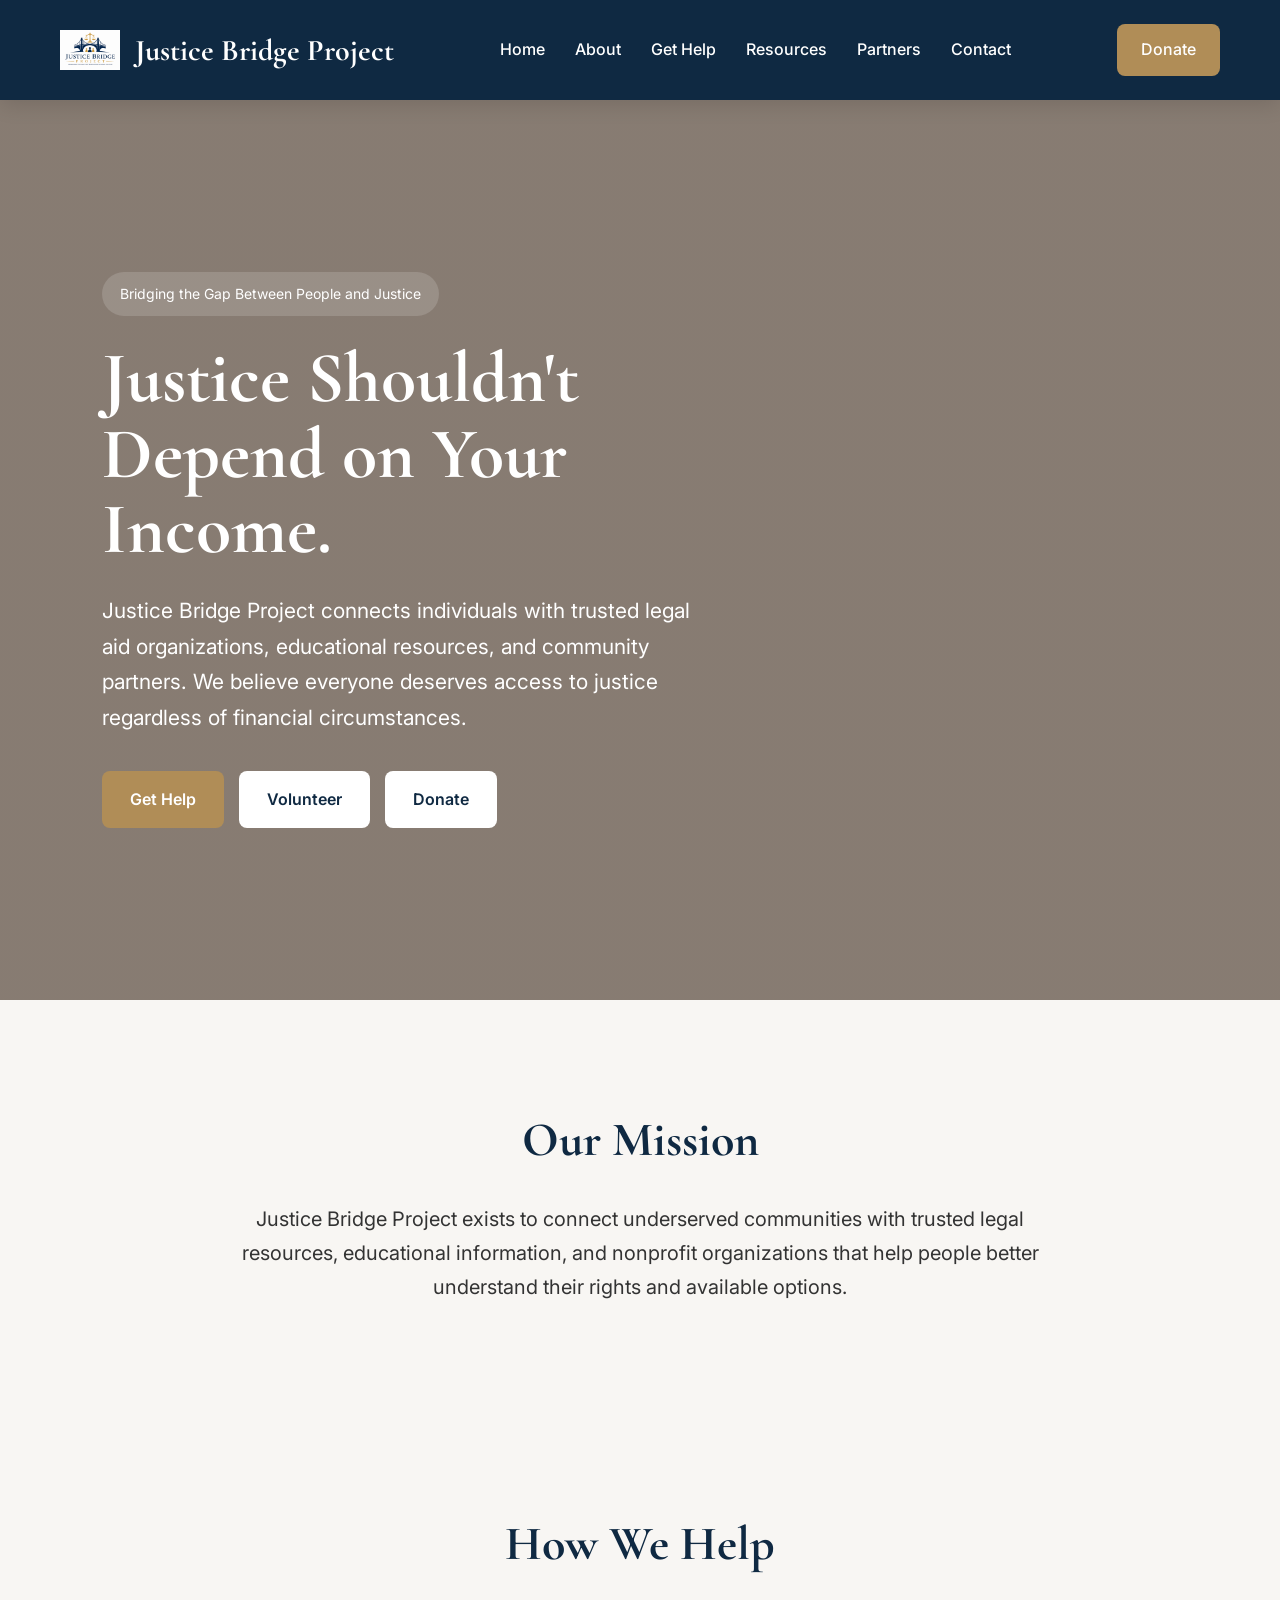
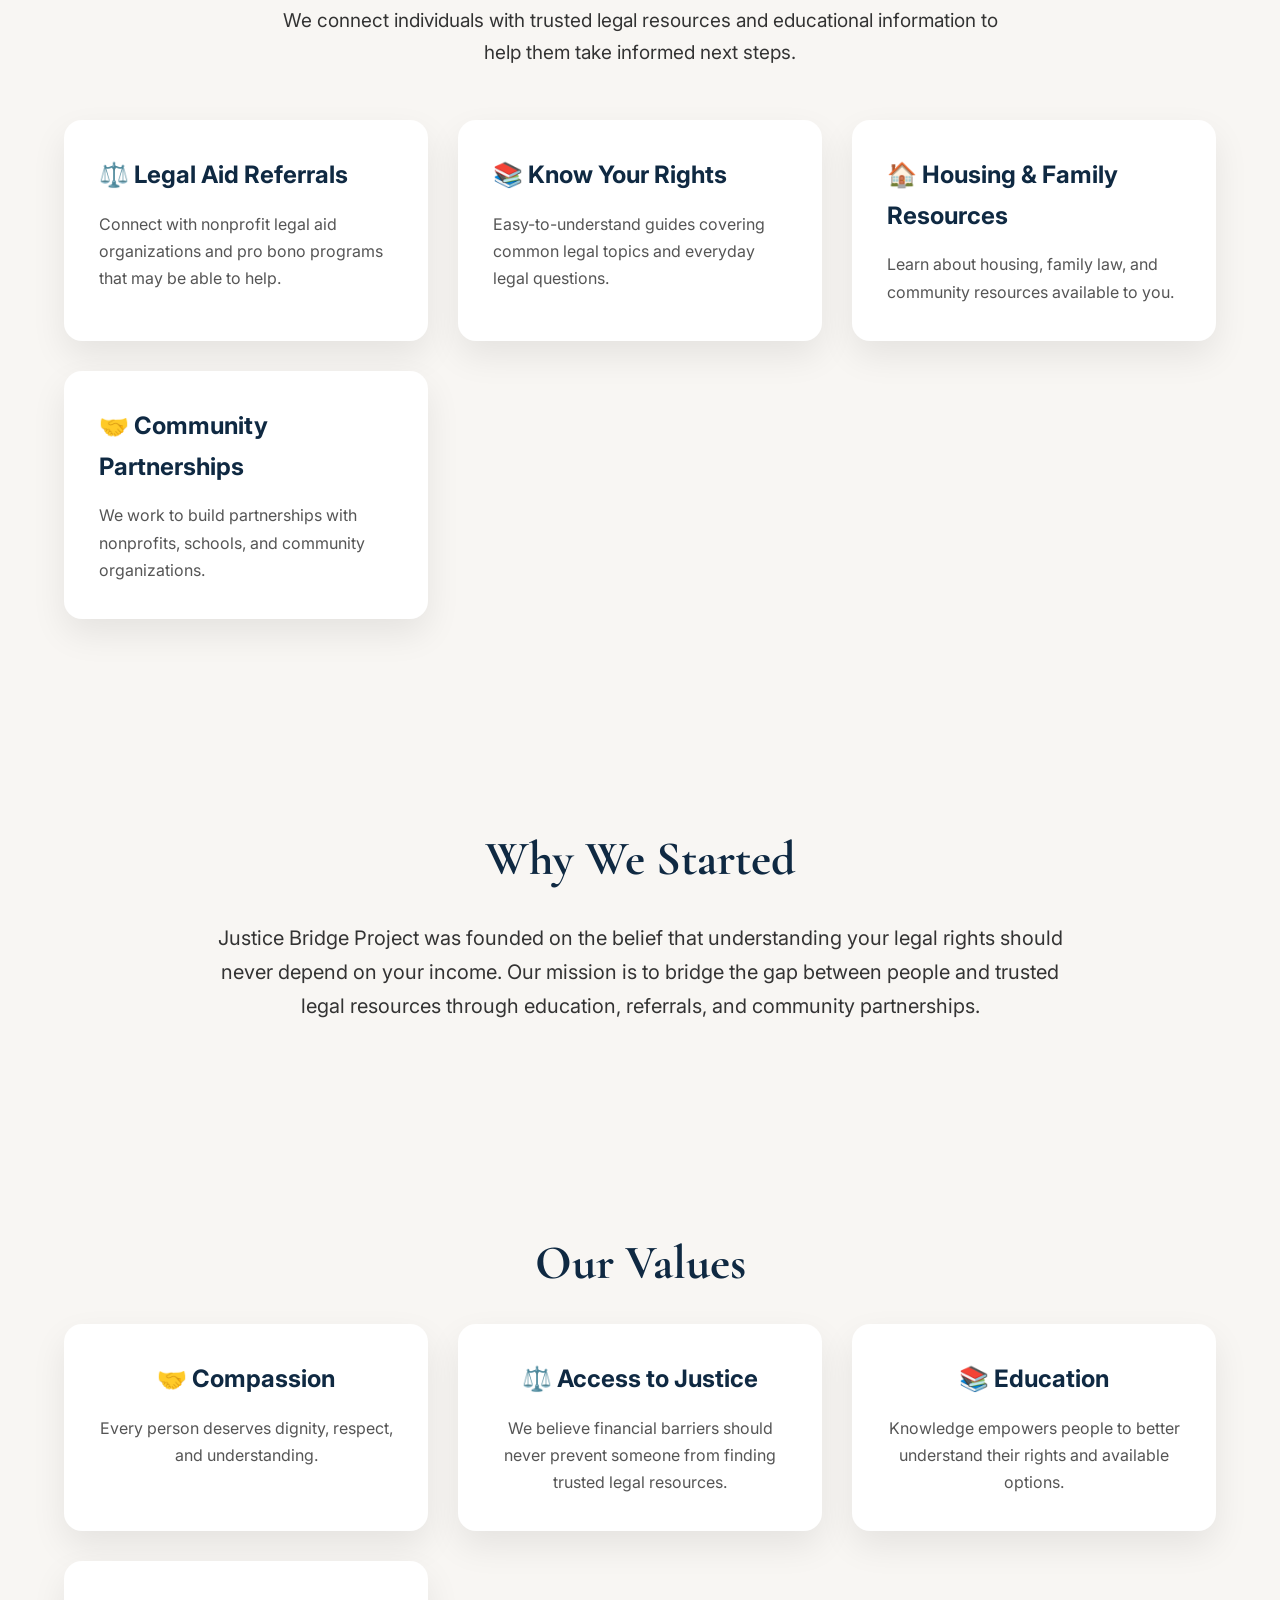
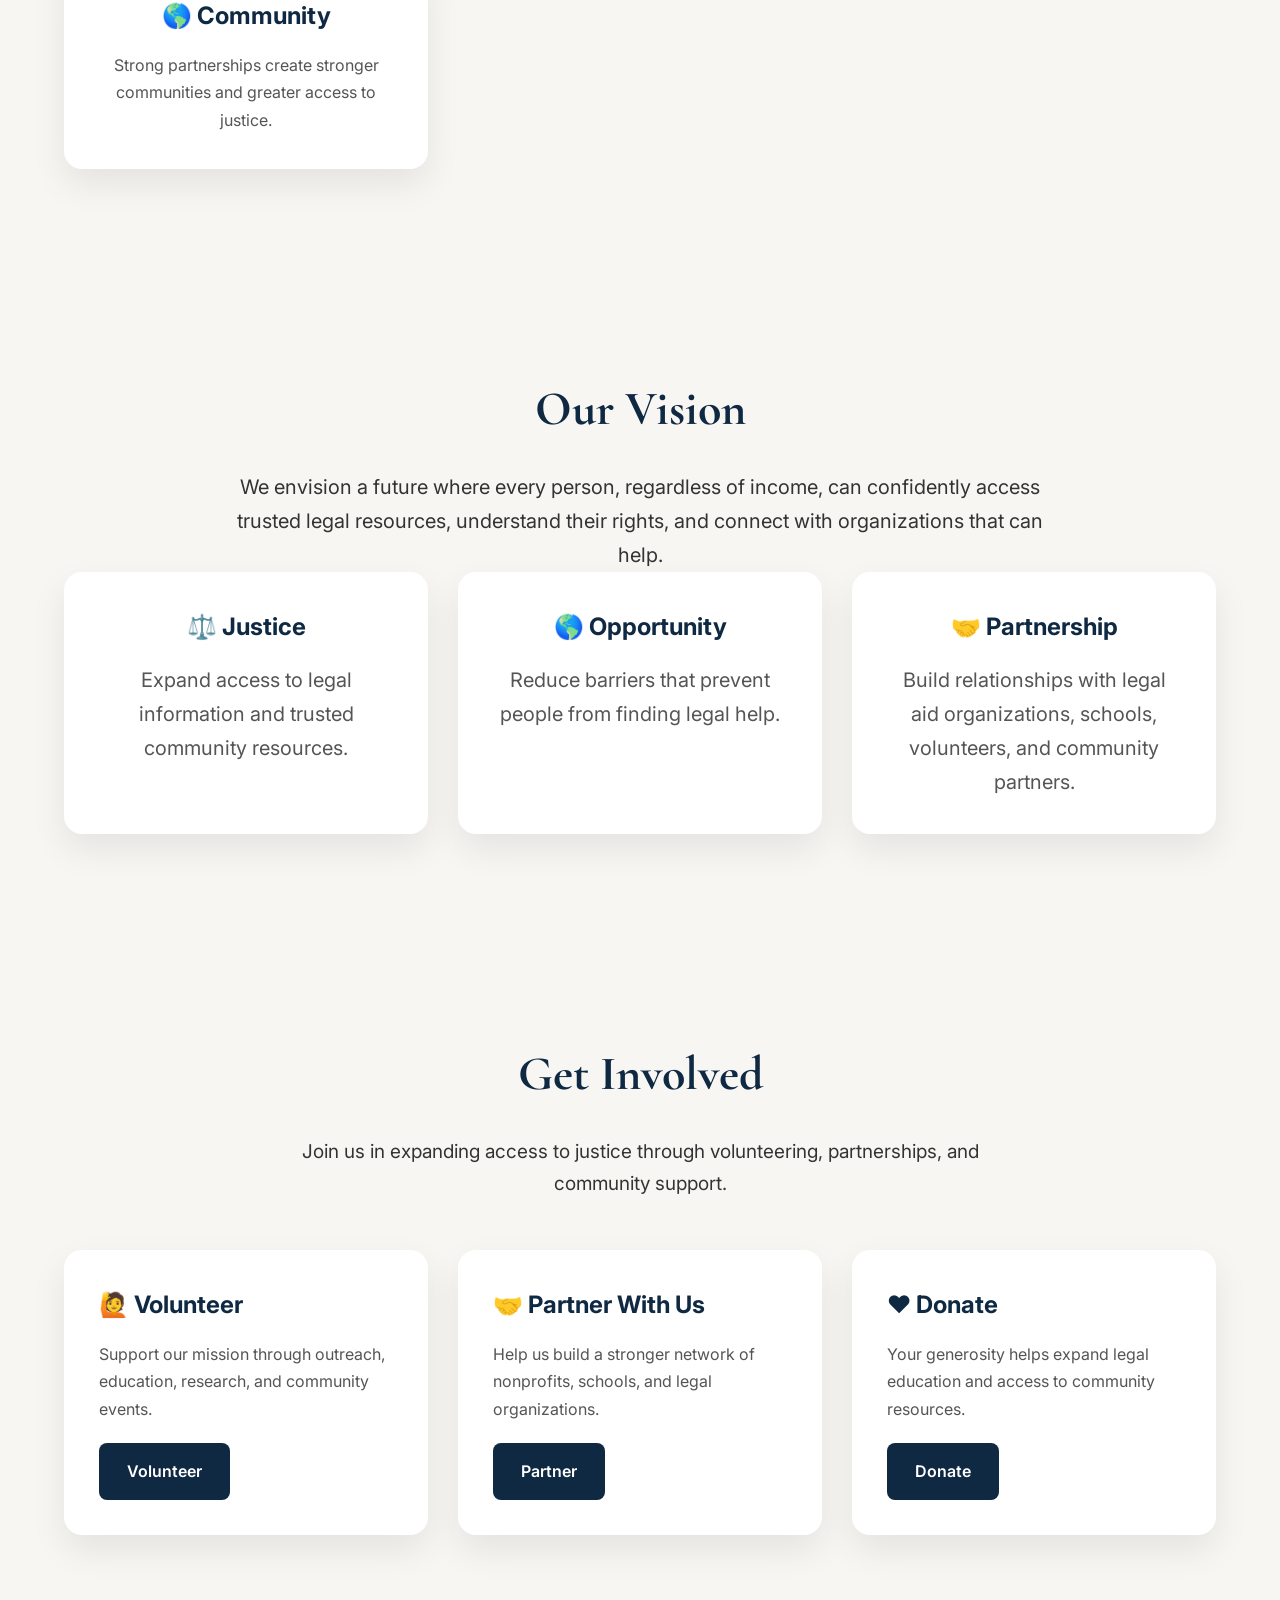
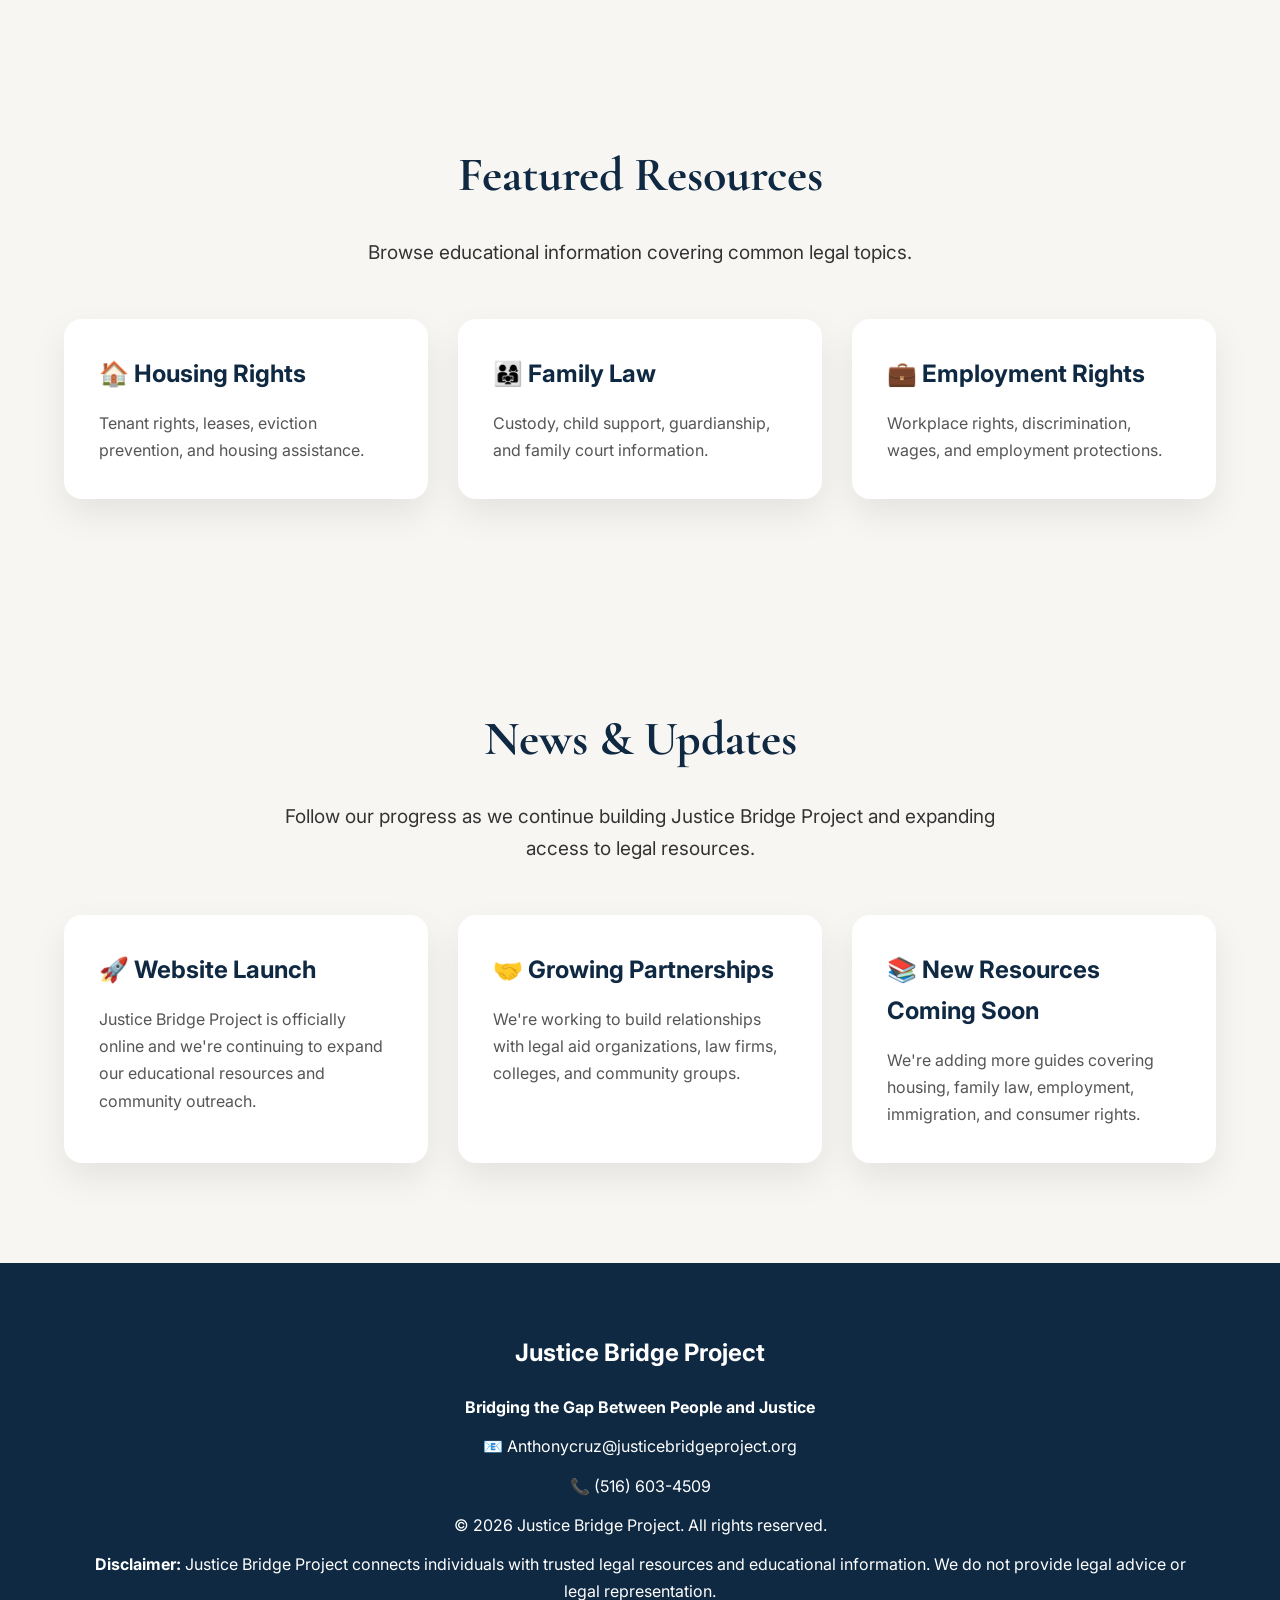
==== index.html @ d77ce7d8 "Update index.html" ====
<!DOCTYPE html>
<html lang="en">

<head>
  <meta charset="UTF-8">
  <meta name="viewport" content="width=device-width, initial-scale=1.0">

  <title>Justice Bridge Project | Bridging the Gap Between People and Justice</title>

  <link rel="stylesheet" href="style.css">

  <link rel="preconnect" href="https://fonts.googleapis.com">
  <link rel="preconnect" href="https://fonts.gstatic.com" crossorigin>

  <link href="https://fonts.googleapis.com/css2?family=Cormorant+Garamond:wght@500;700&family=Inter:wght@300;400;500;600;700&display=swap" rel="stylesheet">
</head>

<body>

<nav class="navbar">

 <div class="logo">
  <img src="logo.png" alt="Justice Bridge Project Logo" class="logo-img">
  <span>Justice Bridge Project</span>
</div>

  <ul>
    <li><a href="index.html">Home</a></li>
    <li><a href="about.html">About</a></li>
    <li><a href="get-help.html">Get Help</a></li>
    <li><a href="resources.html">Resources</a></li>
    <li><a href="partners.html">Partners</a></li>
    <li><a href="contact.html">Contact</a></li>
  </ul>

  <a href="donate.html" class="donate-button">
    Donate
  </a>

</nav>

<header class="hero">

  <div class="hero-overlay">

    <div class="hero-content">

      <span class="hero-tag">
        Bridging the Gap Between People and Justice
      </span>

      <h1>
        Justice Shouldn't<br>
        Depend on Your Income.
      </h1>

      <p>
        Justice Bridge Project connects individuals with trusted legal aid organizations, educational resources, and community partners. We believe everyone deserves access to justice regardless of financial circumstances.
      </p>

      <div class="hero-buttons">

        <a href="get-help.html" class="primary-btn">
          Get Help
        </a>

        <a href="volunteer.html" class="secondary-btn">
          Volunteer
        </a>

        <a href="donate.html" class="secondary-btn">
          Donate
        </a>

      </div>

    </div>

  </div>

</header>
<section class="mission">

  <div class="container">

    <h2>Our Mission</h2>

    <p>
      Justice Bridge Project exists to connect underserved communities with trusted legal resources, educational information, and nonprofit organizations that help people better understand their rights and available options.
    </p>

  </div>

</section>

<section class="services-preview">

  <div class="container">

    <h2>How We Help</h2>

    <p class="section-intro">
      We connect individuals with trusted legal resources and educational information to help them take informed next steps.
    </p>

    <div class="cards">

      <div class="card">
        <h3>⚖️ Legal Aid Referrals</h3>
        <p>Connect with nonprofit legal aid organizations and pro bono programs that may be able to help.</p>
      </div>

      <div class="card">
        <h3>📚 Know Your Rights</h3>
        <p>Easy-to-understand guides covering common legal topics and everyday legal questions.</p>
      </div>

      <div class="card">
        <h3>🏠 Housing & Family Resources</h3>
        <p>Learn about housing, family law, and community resources available to you.</p>
      </div>

      <div class="card">
        <h3>🤝 Community Partnerships</h3>
        <p>We work to build partnerships with nonprofits, schools, and community organizations.</p>
      </div>

    </div>

  </div>

</section>
<section class="why-exists">

  <div class="container">

    <h2>Why We Started</h2>

    <p class="section-intro">
      Justice Bridge Project was founded on the belief that understanding your legal rights should never depend on your income. Our mission is to bridge the gap between people and trusted legal resources through education, referrals, and community partnerships.
    </p>

  </div>

</section>

<section class="our-values">

  <div class="container">

    <h2>Our Values</h2>

    <div class="cards">

      <div class="card">
        <h3>🤝 Compassion</h3>
        <p>Every person deserves dignity, respect, and understanding.</p>
      </div>

      <div class="card">
        <h3>⚖️ Access to Justice</h3>
        <p>We believe financial barriers should never prevent someone from finding trusted legal resources.</p>
      </div>

      <div class="card">
        <h3>📚 Education</h3>
        <p>Knowledge empowers people to better understand their rights and available options.</p>
      </div>

      <div class="card">
        <h3>🌎 Community</h3>
        <p>Strong partnerships create stronger communities and greater access to justice.</p>
      </div>

    </div>

  </div>

</section>
<section class="vision">

  <div class="container">

    <h2>Our Vision</h2>

    <p class="section-intro">
      We envision a future where every person, regardless of income, can confidently access trusted legal resources, understand their rights, and connect with organizations that can help.
    </p>

    <div class="cards">

      <div class="card">
        <h3>⚖️ Justice</h3>
        <p>Expand access to legal information and trusted community resources.</p>
      </div>

      <div class="card">
        <h3>🌎 Opportunity</h3>
        <p>Reduce barriers that prevent people from finding legal help.</p>
      </div>

      <div class="card">
        <h3>🤝 Partnership</h3>
        <p>Build relationships with legal aid organizations, schools, volunteers, and community partners.</p>
      </div>

    </div>

  </div>

</section>

<section class="get-involved">

  <div class="container">

    <h2>Get Involved</h2>

    <p class="section-intro">
      Join us in expanding access to justice through volunteering, partnerships, and community support.
    </p>

    <div class="cards">

      <div class="card">
        <h3>🙋 Volunteer</h3>
        <p>Support our mission through outreach, education, research, and community events.</p>
        <a href="volunteer.html" class="card-button">Volunteer</a>
      </div>

      <div class="card">
        <h3>🤝 Partner With Us</h3>
        <p>Help us build a stronger network of nonprofits, schools, and legal organizations.</p>
        <a href="partners.html" class="card-button">Partner</a>
      </div>

      <div class="card">
        <h3>❤️ Donate</h3>
        <p>Your generosity helps expand legal education and access to community resources.</p>
        <a href="donate.html" class="card-button">Donate</a>
      </div>

    </div>

  </div>

</section>

<section class="resources-home">

  <div class="container">

    <h2>Featured Resources</h2>

    <p class="section-intro">
      Browse educational information covering common legal topics.
    </p>

    <div class="cards">

      <div class="card">
        <h3>🏠 Housing Rights</h3>
        <p>Tenant rights, leases, eviction prevention, and housing assistance.</p>
      </div>

      <div class="card">
        <h3>👨‍👩‍👧 Family Law</h3>
        <p>Custody, child support, guardianship, and family court information.</p>
      </div>

      <div class="card">
        <h3>💼 Employment Rights</h3>
        <p>Workplace rights, discrimination, wages, and employment protections.</p>
      </div>

    </div>

  </div>

</section>
<section class="news">

  <div class="container">

    <h2>News & Updates</h2>

    <p class="section-intro">
      Follow our progress as we continue building Justice Bridge Project and expanding access to legal resources.
    </p>

    <div class="cards">

      <div class="card">
        <h3>🚀 Website Launch</h3>
        <p>Justice Bridge Project is officially online and we're continuing to expand our educational resources and community outreach.</p>
      </div>

      <div class="card">
        <h3>🤝 Growing Partnerships</h3>
        <p>We're working to build relationships with legal aid organizations, law firms, colleges, and community groups.</p>
      </div>

      <div class="card">
        <h3>📚 New Resources Coming Soon</h3>
        <p>We're adding more guides covering housing, family law, employment, immigration, and consumer rights.</p>
      </div>

    </div>

  </div>

</section>

<footer>

  <div class="container">

    <h2>Justice Bridge Project</h2>

    <p><strong>Bridging the Gap Between People and Justice</strong></p>

    <p>📧 Anthonycruz@justicebridgeproject.org</p>

    <p>📞 (516) 603-4509</p>

    <p>© 2026 Justice Bridge Project. All rights reserved.</p>

    <p>
      <strong>Disclaimer:</strong>
      Justice Bridge Project connects individuals with trusted legal resources and educational information. We do not provide legal advice or legal representation.
    </p>

  </div>

</footer>

</body>
</html>
---- style.css ----
/* ===========================
   Justice Bridge Project
   Main Stylesheet
=========================== */

*{
margin:0;
padding:0;
box-sizing:border-box;
}

html{
scroll-behavior:smooth;
}

body{
font-family:'Inter',sans-serif;
background:#f8f6f3;
color:#333;
line-height:1.7;
}

.container{
width:min(1200px,90%);
margin:auto;
}

/* ===========================
   Navigation
=========================== */

.navbar{
position:sticky;
top:0;
display:flex;
justify-content:space-between;
align-items:center;
padding:20px 60px;
background:#0f2942;
z-index:1000;
box-shadow:0 5px 20px rgba(0,0,0,.12);
}

.logo{
    display:flex;
    align-items:center;
    gap:15px;
    font-family:'Cormorant Garamond',serif;
    font-size:30px;
    font-weight:700;
    color:white;
}

.logo-img{
    width:60px;
    height:60px;
    object-fit:contain;
    display:block;
    flex-shrink:0;
}

.navbar ul{
display:flex;
list-style:none;
gap:30px;
}

.navbar a{
color:white;
text-decoration:none;
font-weight:500;
transition:.3s;
}

.navbar a:hover{
color:#d4af37;
}

.donate-button{
background:#b08d57;
padding:12px 24px;
border-radius:8px;
font-weight:600;
}

.donate-button:hover{
background:#c9a86a;
color:white;
}

/* ===========================
   Hero
=========================== */

.hero{
height:100vh;
background:
linear-gradient(rgba(60,42,28,.60),rgba(60,42,28,.60)),
url("https://images.unsplash.com/photo-1589829545856-d10d557cf95f?auto=format&fit=crop&w=1800&q=80");
background-size:cover;
background-position:center;
display:flex;
align-items:center;
}

.hero-overlay{
width:100%;
}

.hero-content{
max-width:700px;
margin-left:8%;
color:white;
}

.hero-tag{
display:inline-block;
background:rgba(255,255,255,.15);
padding:10px 18px;
border-radius:40px;
margin-bottom:25px;
font-size:14px;
}

.hero h1{
font-family:'Cormorant Garamond',serif;
font-size:72px;
line-height:1.05;
margin-bottom:25px;
}

.hero p{
font-size:21px;
margin-bottom:35px;
max-width:600px;
}

.hero-buttons{
display:flex;
gap:15px;
flex-wrap:wrap;
}

.primary-btn,
.secondary-btn,
.card-button{

display:inline-block;
padding:15px 28px;
border-radius:8px;
text-decoration:none;
font-weight:600;
transition:.3s;

}

.primary-btn{
background:#b08d57;
color:white;
}

.secondary-btn{
background:white;
color:#0f2942;
}

.primary-btn:hover,
.secondary-btn:hover,
.card-button:hover{

transform:translateY(-4px);

}

/* ===========================
   Sections
=========================== */

section{
padding:100px 0;
}

section h2{
font-family:'Cormorant Garamond',serif;
font-size:48px;
text-align:center;
color:#0f2942;
margin-bottom:20px;
}

.section-intro{
text-align:center;
max-width:750px;
margin:0 auto 50px;
font-size:19px;
}

/* ===========================
   Cards
=========================== */

.cards{
display:grid;
grid-template-columns:repeat(auto-fit,minmax(280px,1fr));
gap:30px;
}

.card{

background:white;
padding:35px;
border-radius:18px;
box-shadow:0 15px 35px rgba(0,0,0,.08);
transition:.35s;

}

.card:hover{

transform:translateY(-10px);

}

.card h3{

font-size:24px;
margin-bottom:15px;
color:#0f2942;

}

.card p{

color:#555;

}

.card-button{

margin-top:20px;
background:#0f2942;
color:white;

}

/* ===========================
   Mission / Founder
=========================== */

.mission,
.founder,
.why-exists,
.vision,
.our-values{

text-align:center;

}

.mission p,
.founder p,
.why-exists p,
.vision p{

max-width:850px;
margin:auto;
font-size:20px;

}

/* ===========================
   Footer
=========================== */

footer{

background:#0f2942;
color:white;
text-align:center;
padding:70px 20px;

}

footer h2{

color:white;
margin-bottom:20px;

}

footer p{

margin-bottom:12px;

}

/* ===========================
   Contact Form
=========================== */

.contact-form{

display:flex;
flex-direction:column;
gap:20px;
max-width:700px;
margin:40px auto;

}

.contact-form input,
.contact-form textarea{

padding:16px;
border-radius:10px;
border:1px solid #ddd;
font-size:16px;

}

.contact-form button{

background:#b08d57;
color:white;
padding:16px;
border:none;
border-radius:10px;
font-size:18px;
cursor:pointer;

}

.contact-form button:hover{

background:#9c7846;

}

/* ===========================
   Responsive
=========================== */

@media(max-width:900px){

.navbar{

flex-direction:column;
gap:20px;
padding:20px;

}

.navbar ul{

flex-wrap:wrap;
justify-content:center;

}

.hero h1{

font-size:50px;

}

.hero-content{

margin:0 30px;

}

section{

padding:70px 20px;

}

}
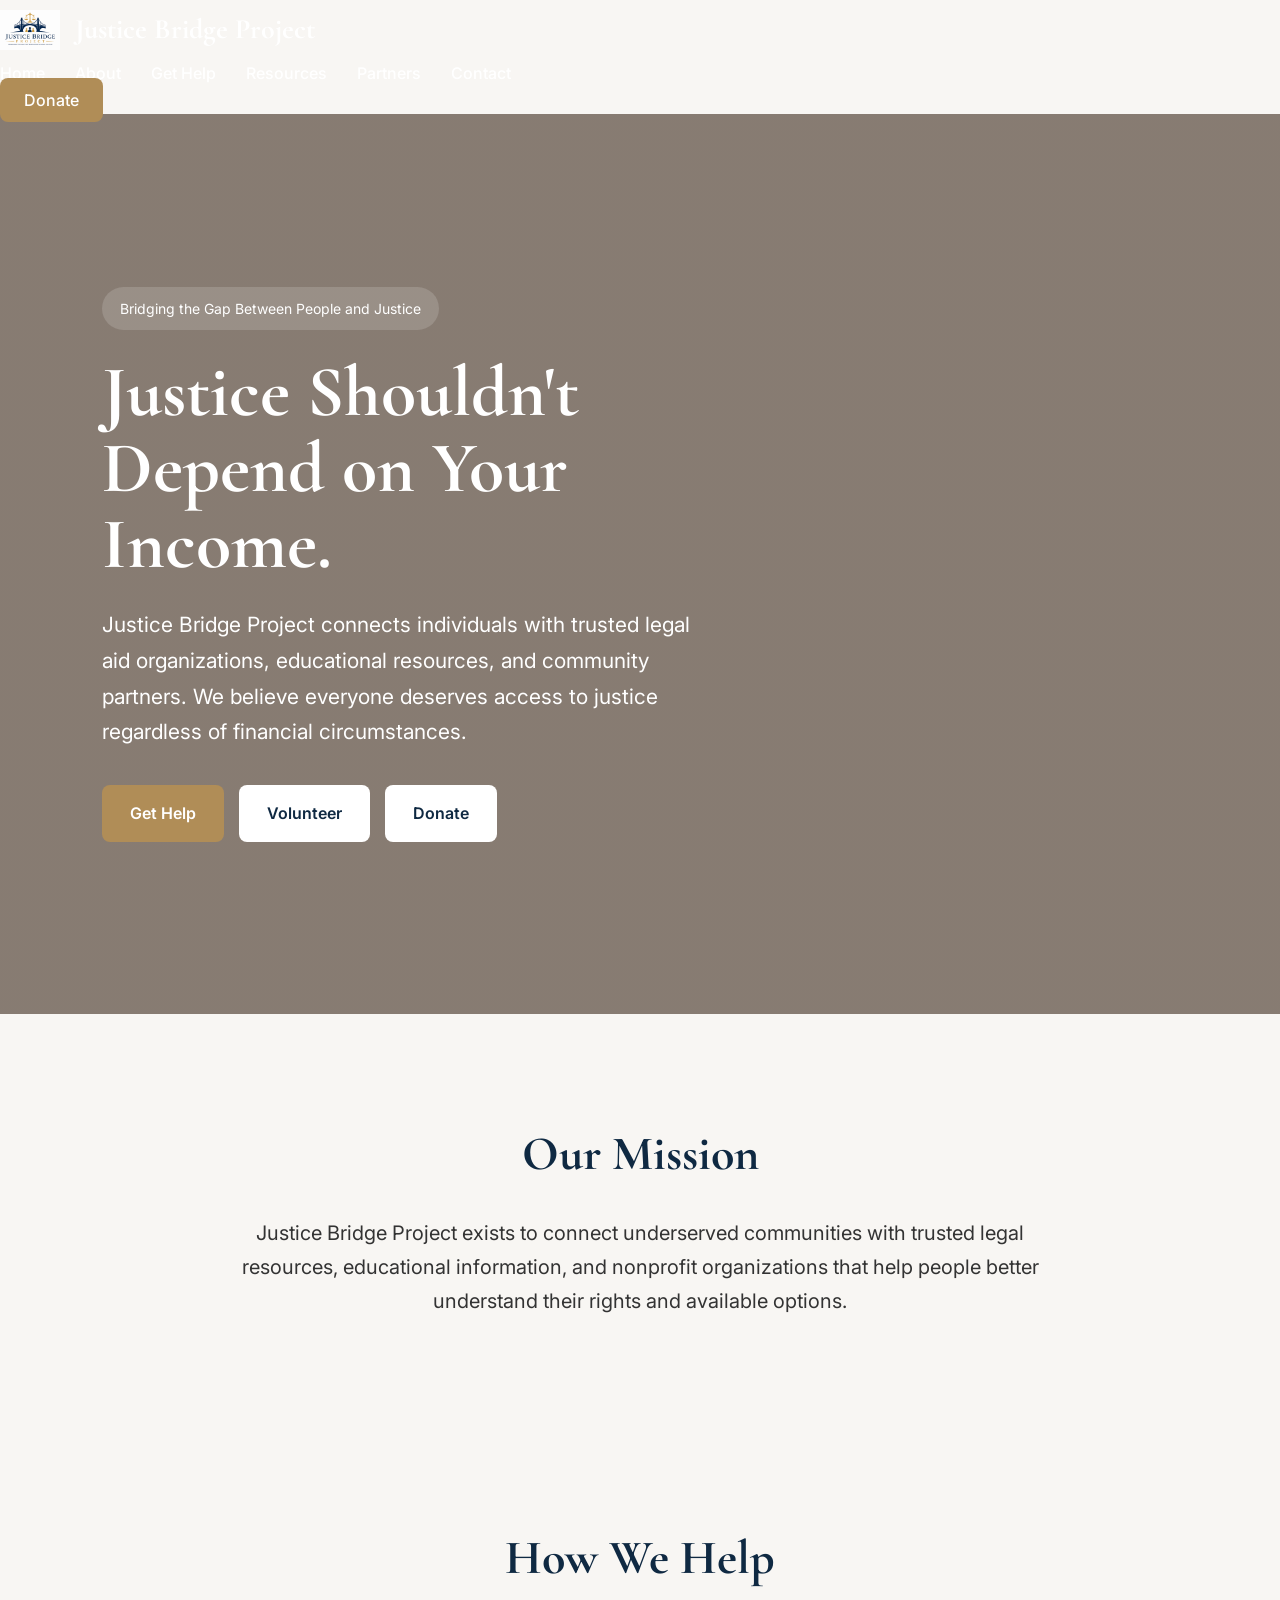
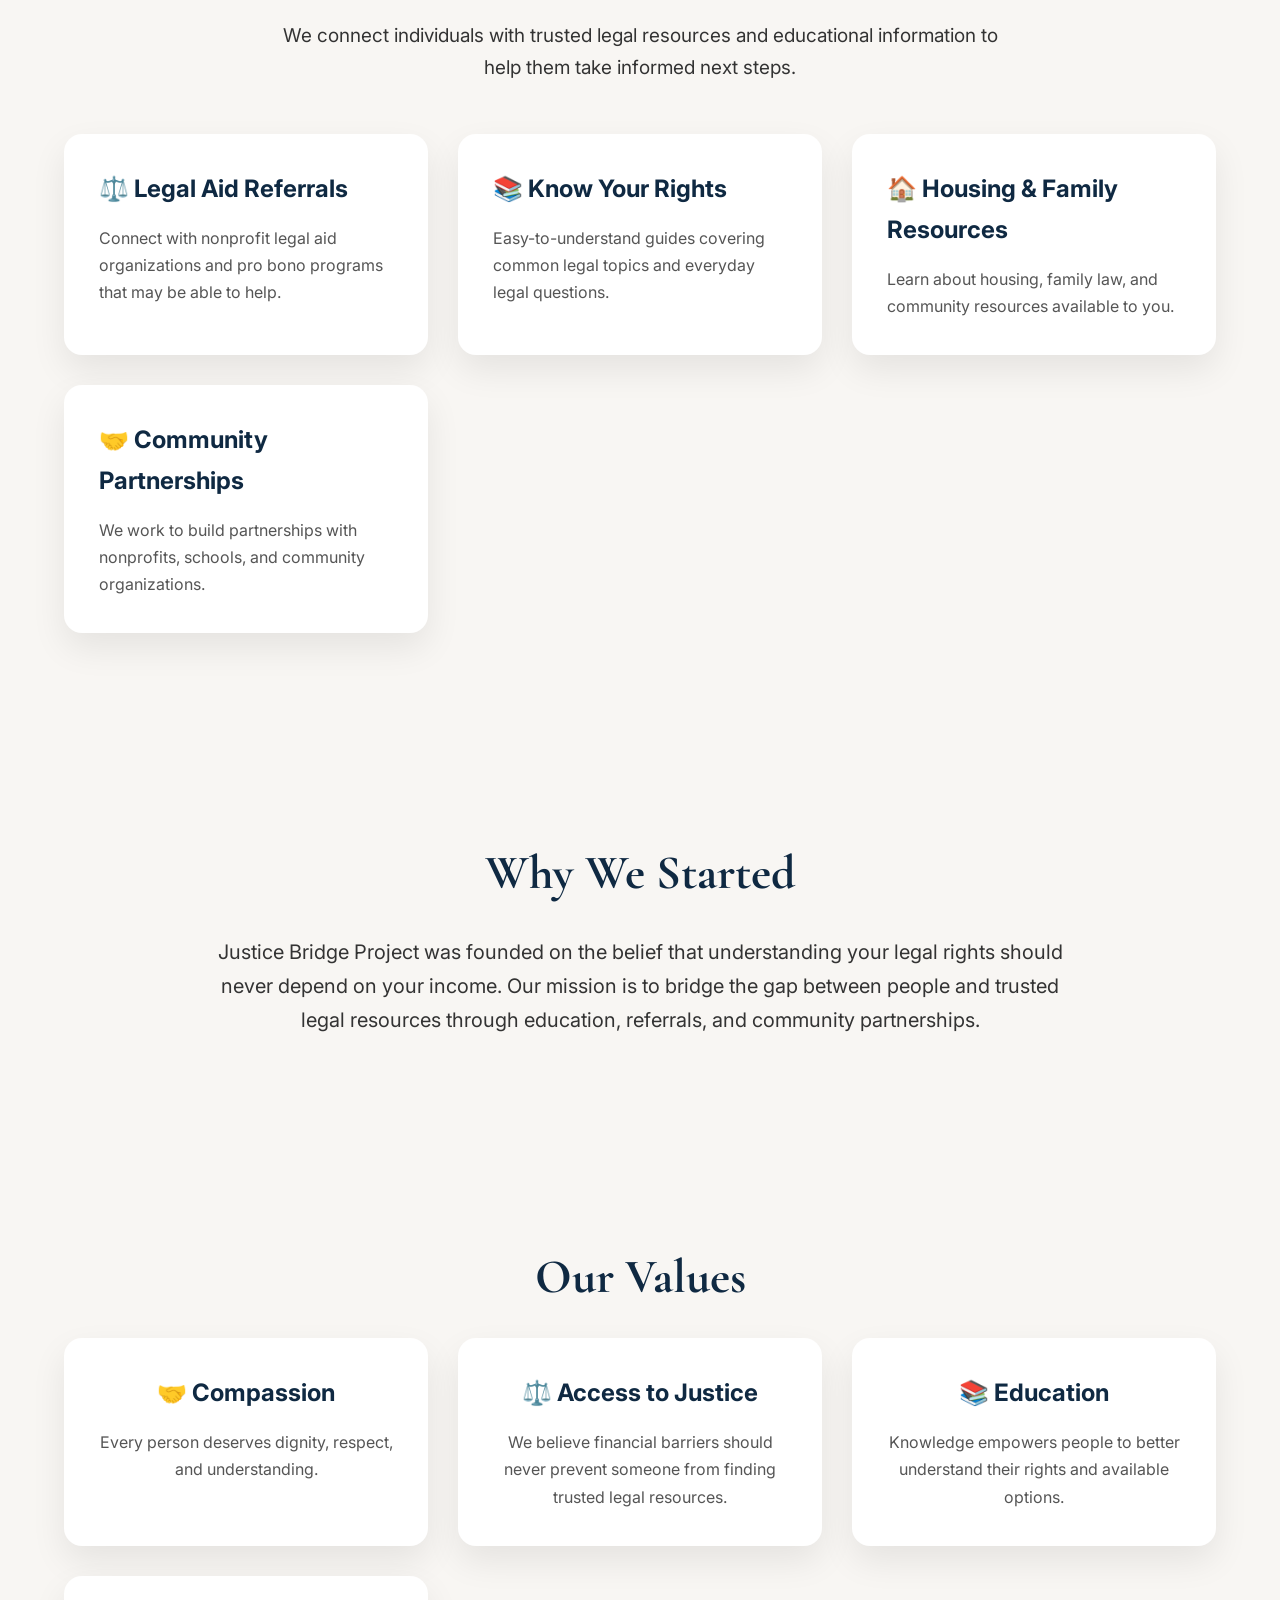
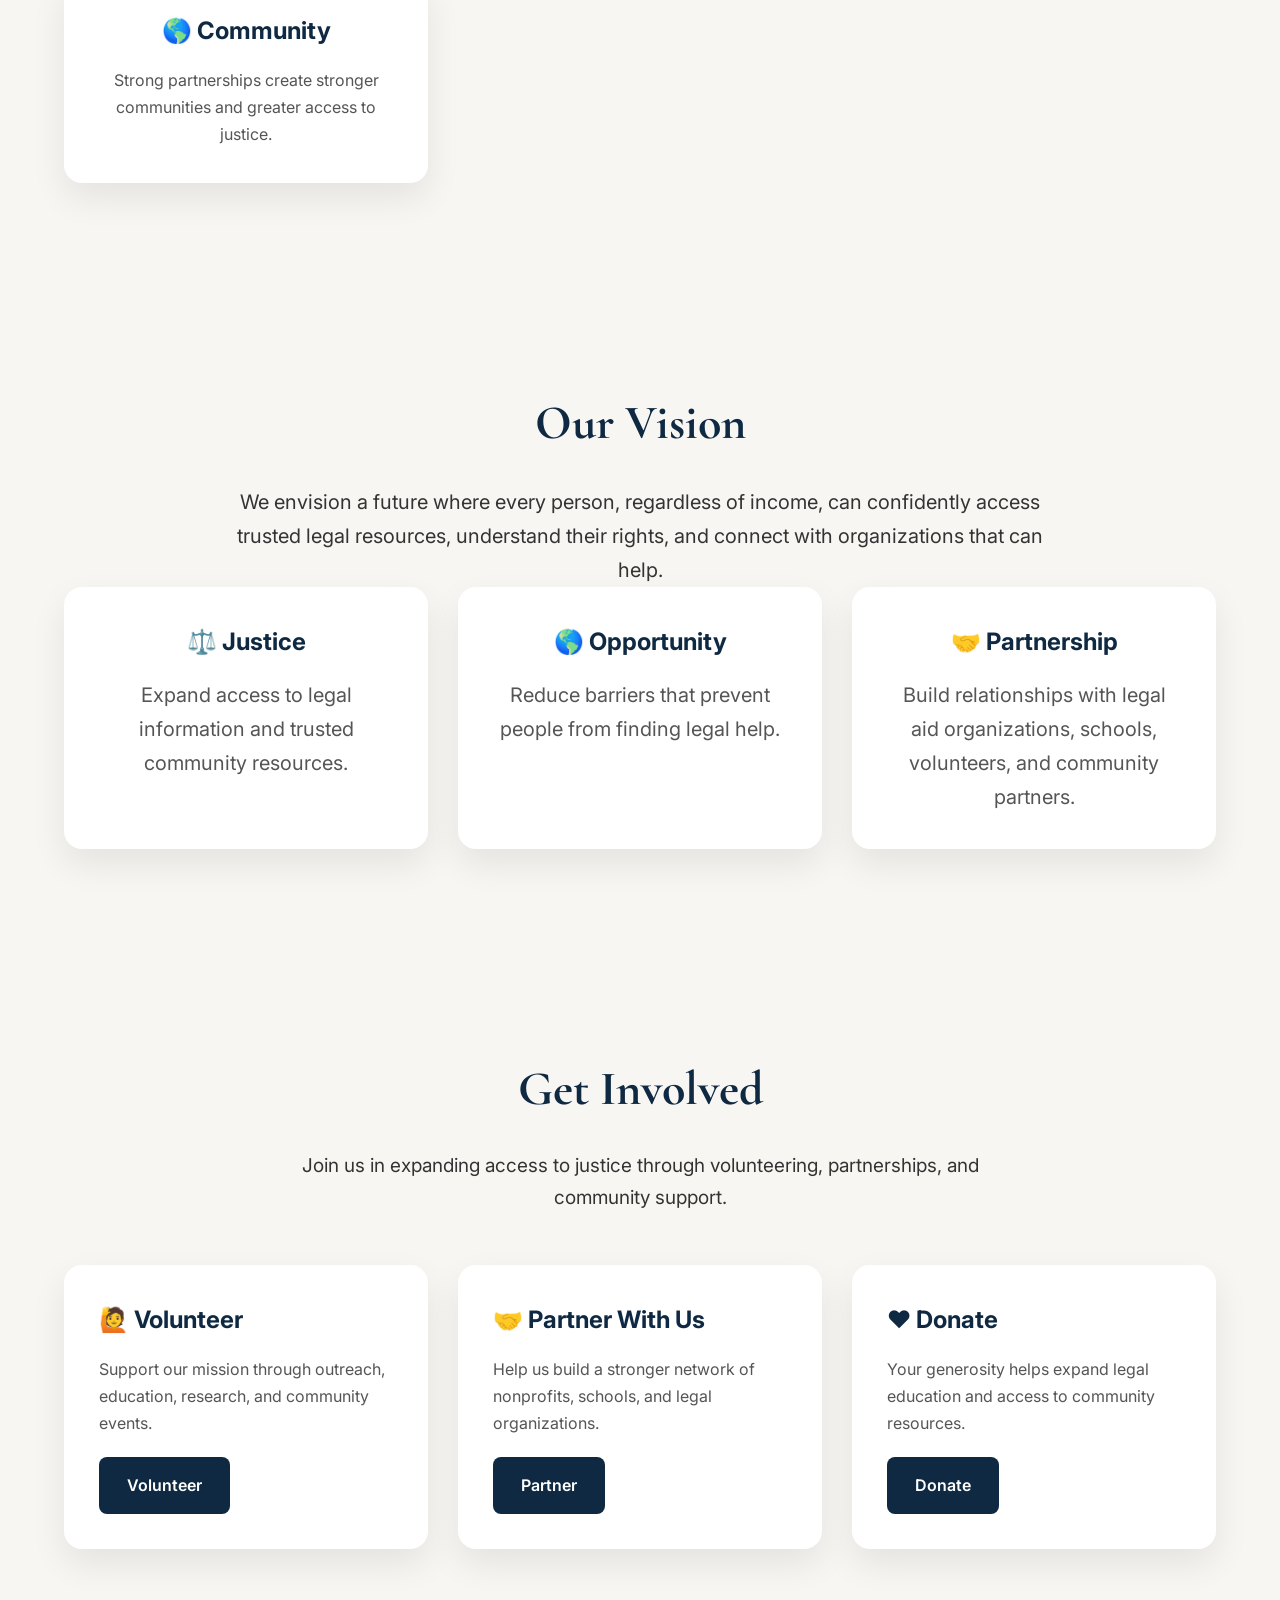
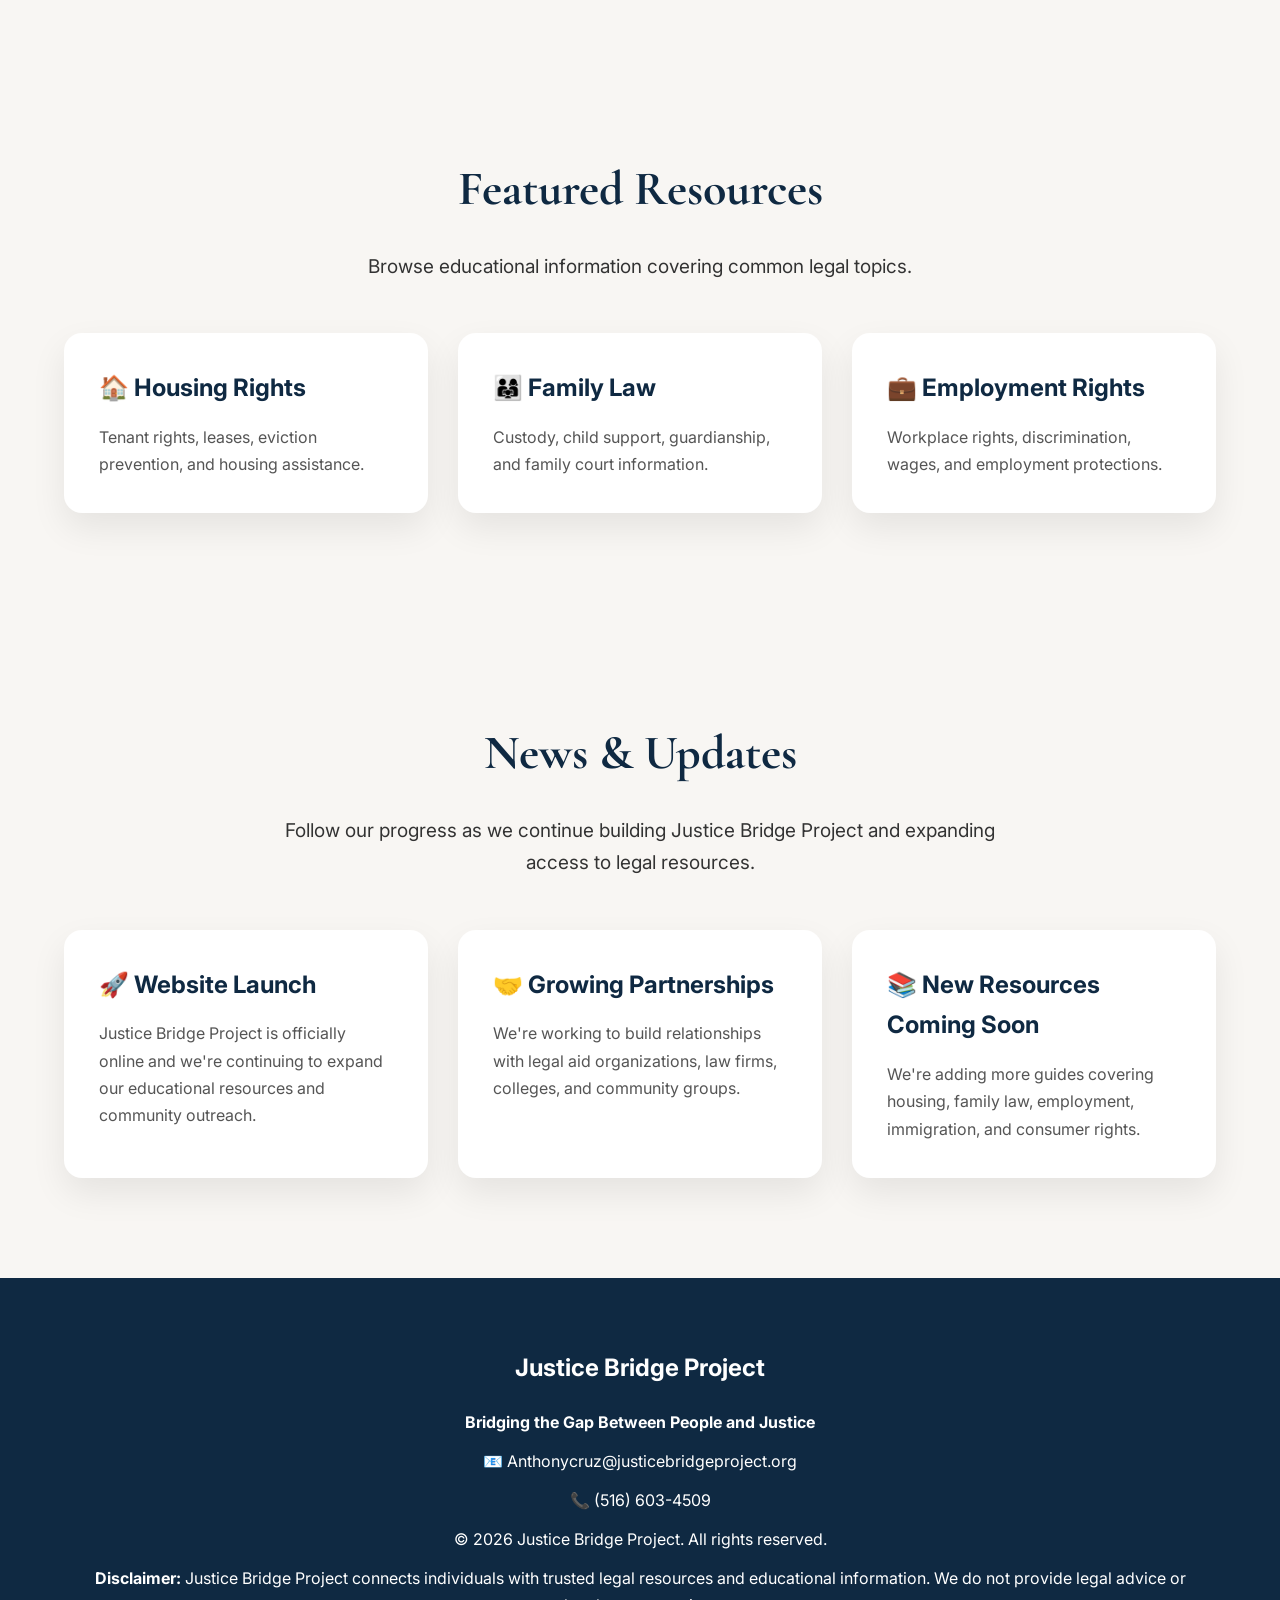
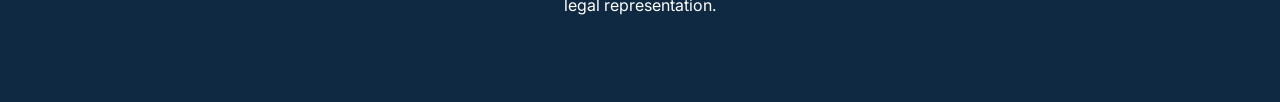
==== commit 11fed78e: "Update index.html" ====
--- a/index.html
+++ b/index.html
@@ -19,10 +19,10 @@
 
 <nav class="navbar">
 
- <div class="logo">
+<a href="index.html" class="logo">
   <img src="logo.png" alt="Justice Bridge Project Logo" class="logo-img">
   <span>Justice Bridge Project</span>
-</div>
+</a>
 
   <ul>
     <li><a href="index.html">Home</a></li>
--- a/style.css
+++ b/style.css
@@ -29,16 +29,13 @@
    Navigation
 =========================== */
 
-.navbar{
-position:sticky;
-top:0;
-display:flex;
-justify-content:space-between;
-align-items:center;
-padding:20px 60px;
-background:#0f2942;
-z-index:1000;
-box-shadow:0 5px 20px rgba(0,0,0,.12);
+.navbar ul{
+    display:flex;
+    align-items:center;
+    list-style:none;
+    gap:22px;
+    margin:0;
+    padding:0;
 }
 
 .logo{
@@ -57,6 +54,13 @@
     object-fit:contain;
     display:block;
     flex-shrink:0;
+}
+
+.logo span{
+    color:white;
+    font-size:28px;
+    font-weight:700;
+    font-family:'Cormorant Garamond', serif;
 }
 
 .navbar ul{
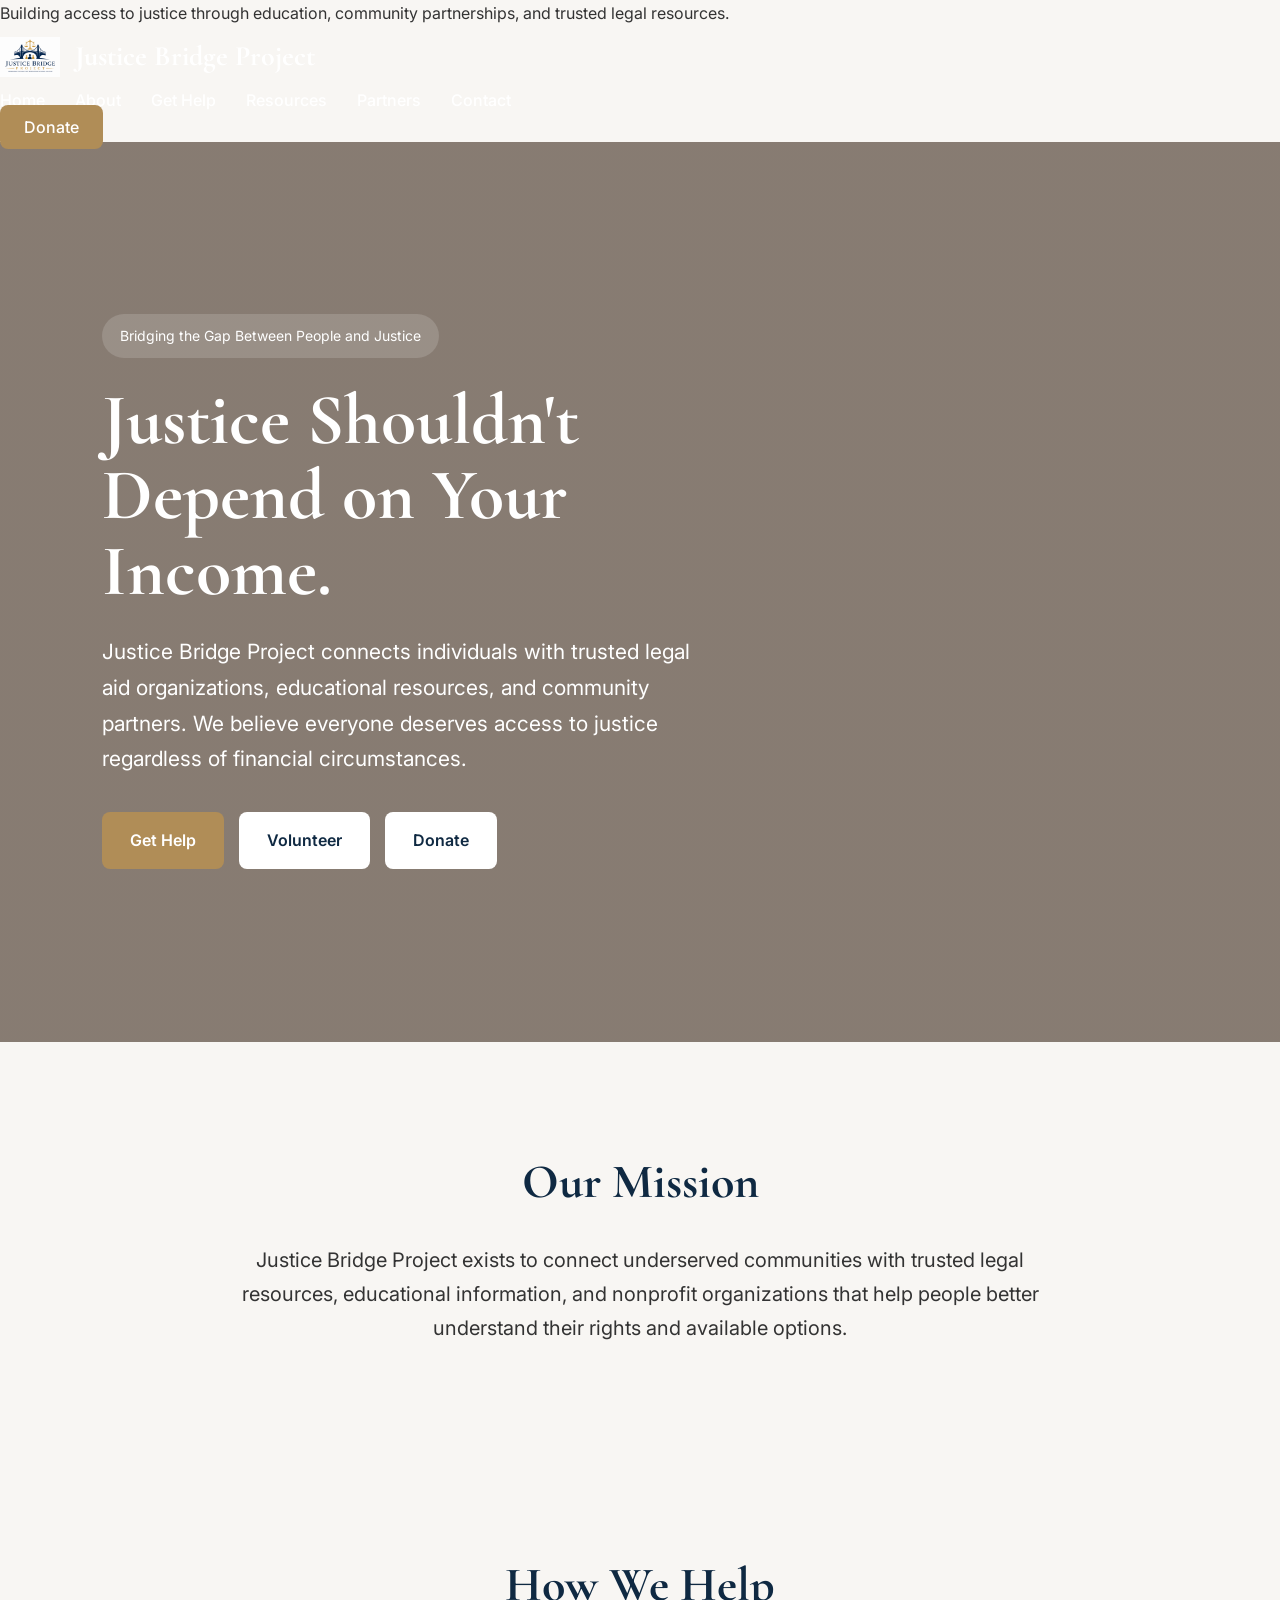
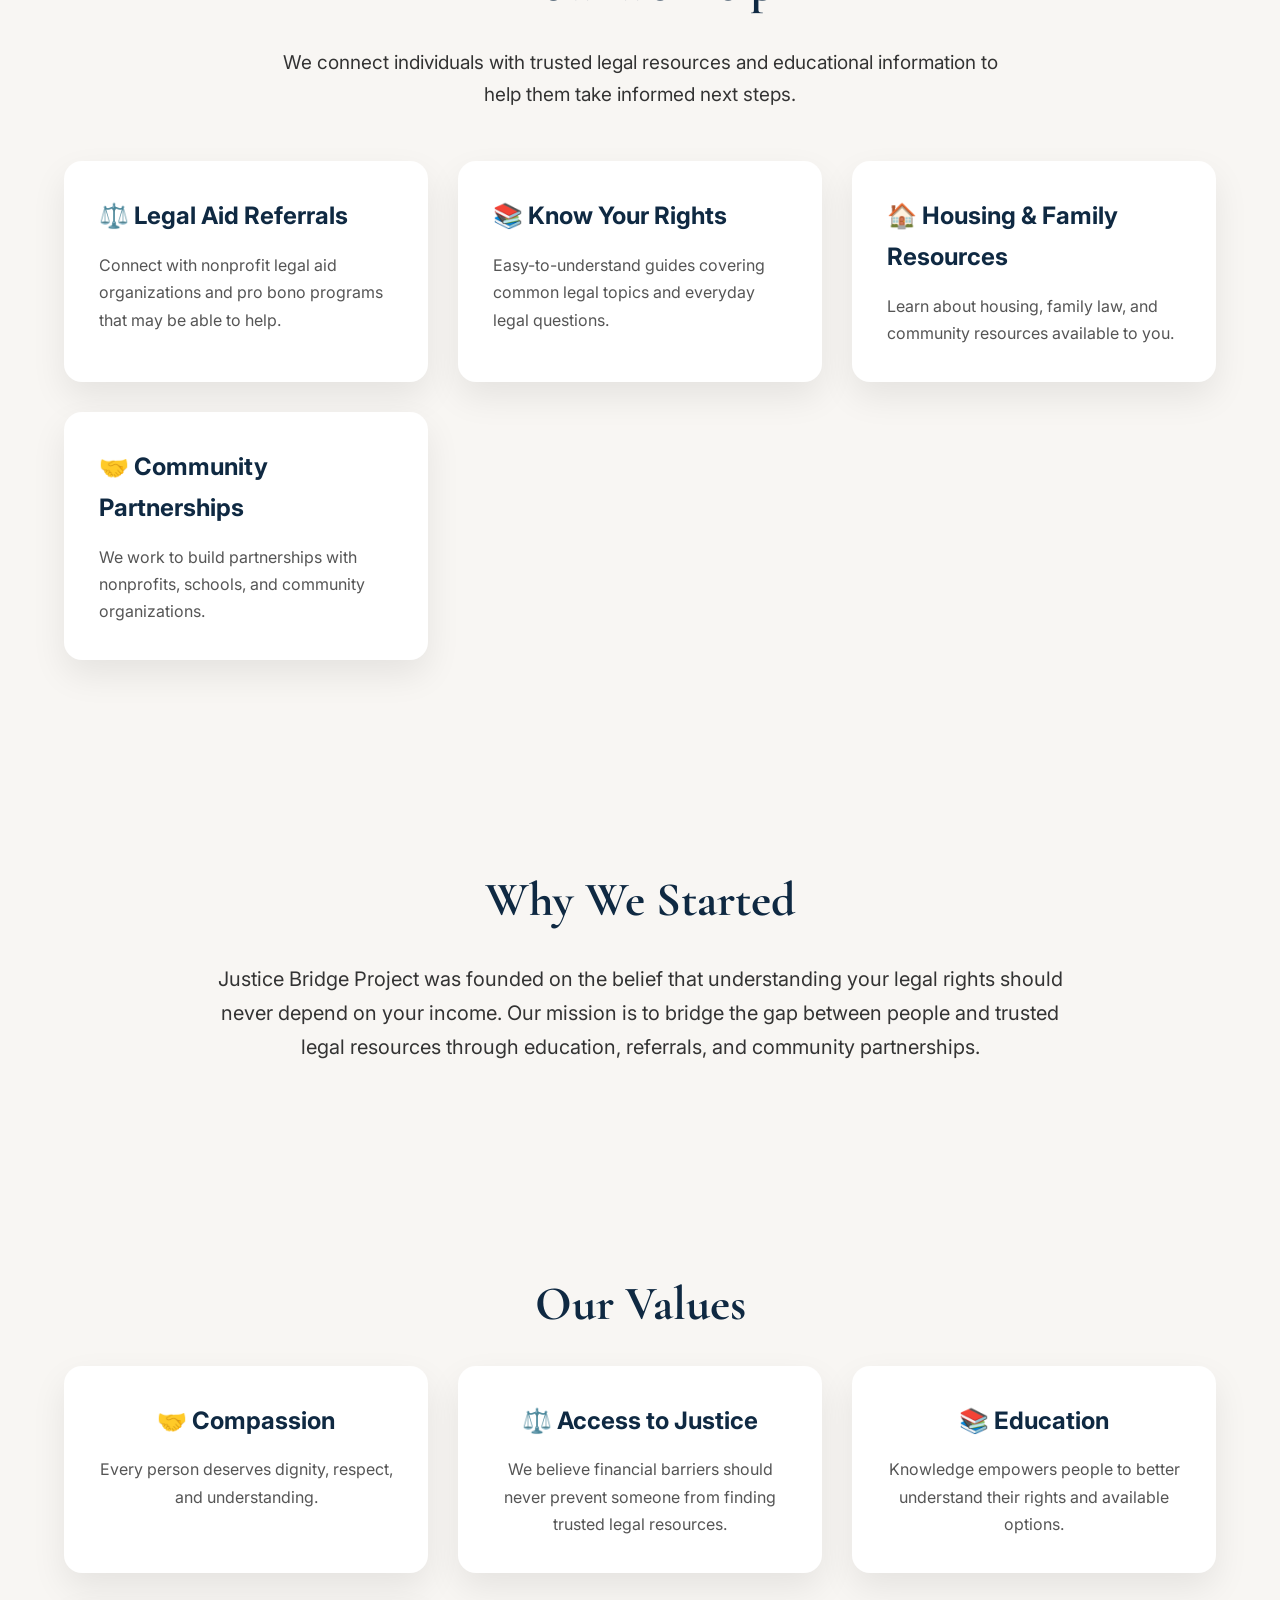
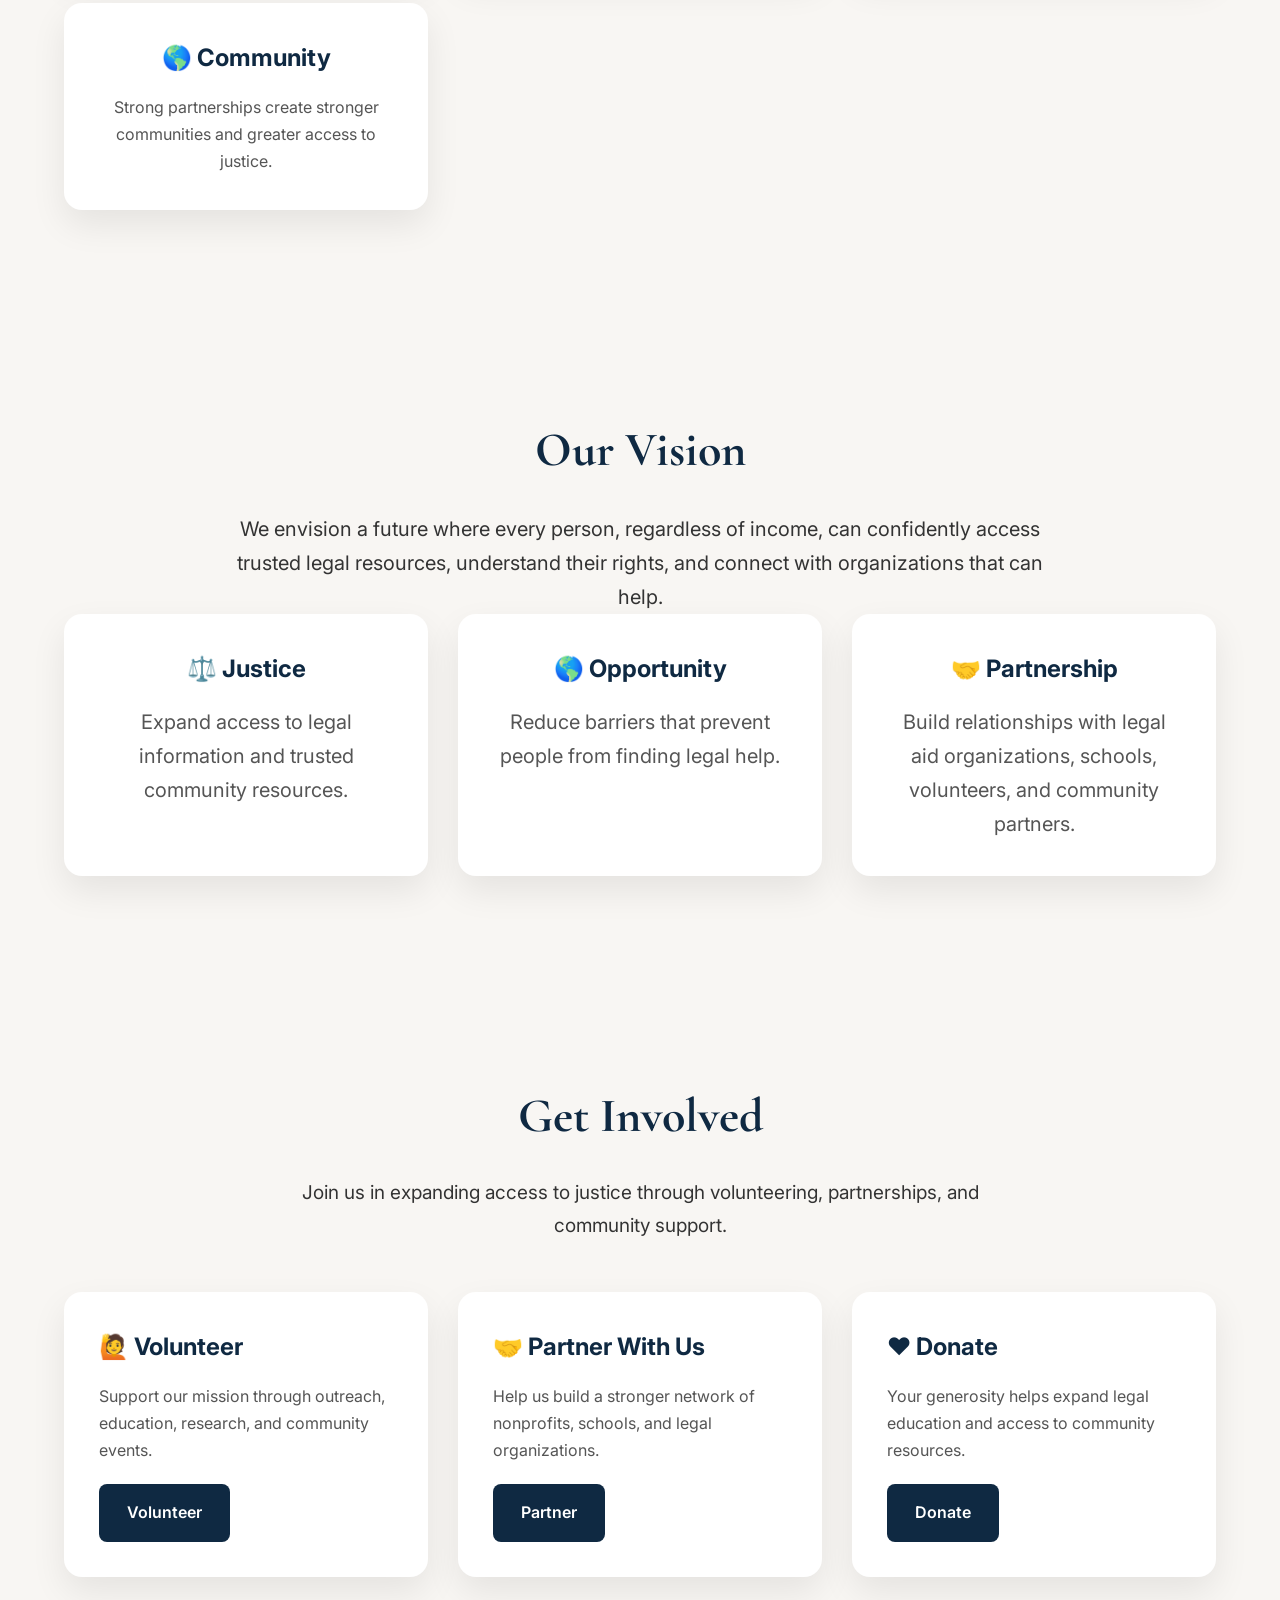
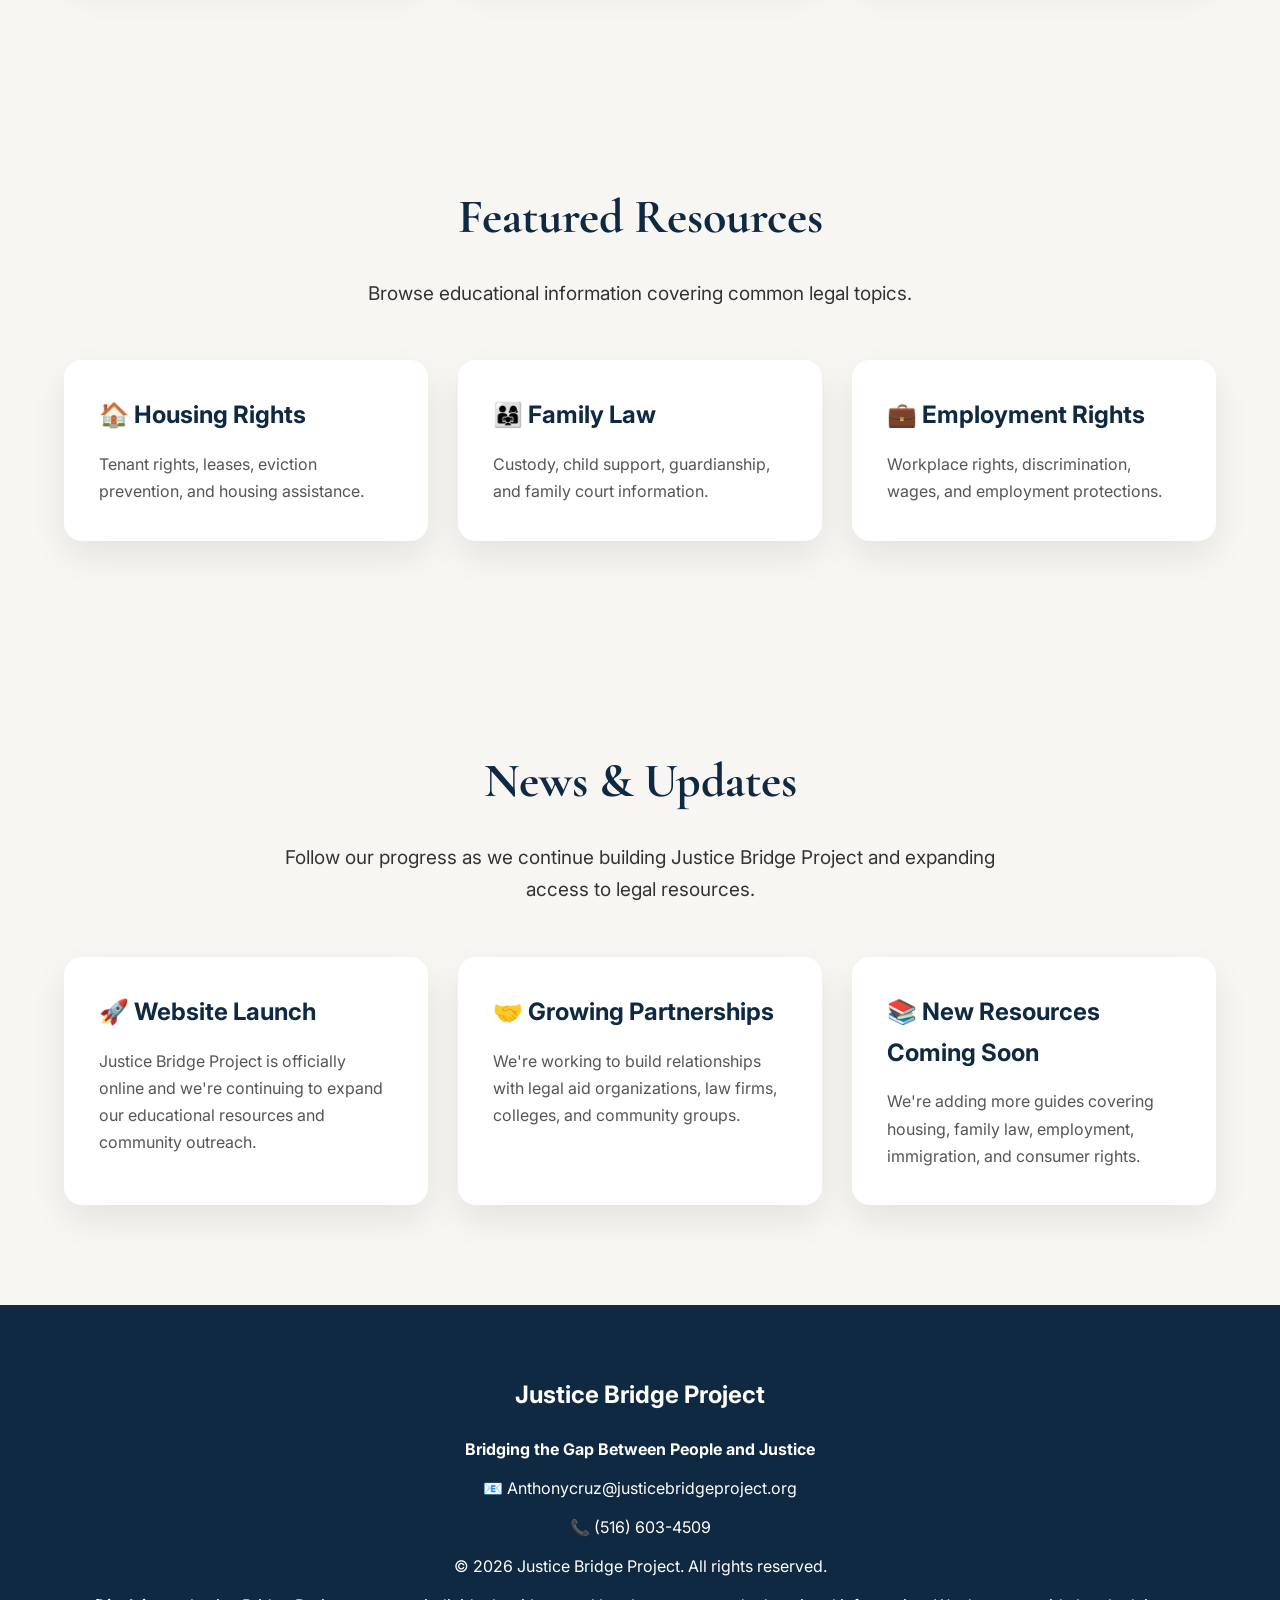
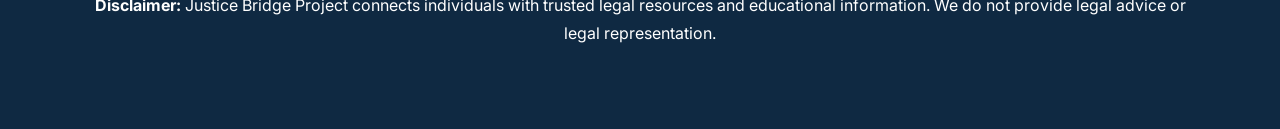
==== commit e9dda38f: "Update index.html" ====
--- a/index.html
+++ b/index.html
@@ -16,6 +16,10 @@
 </head>
 
 <body>
+
+<div class="announcement-bar">
+  Building access to justice through education, community partnerships, and trusted legal resources.
+</div>
 
 <nav class="navbar">
 
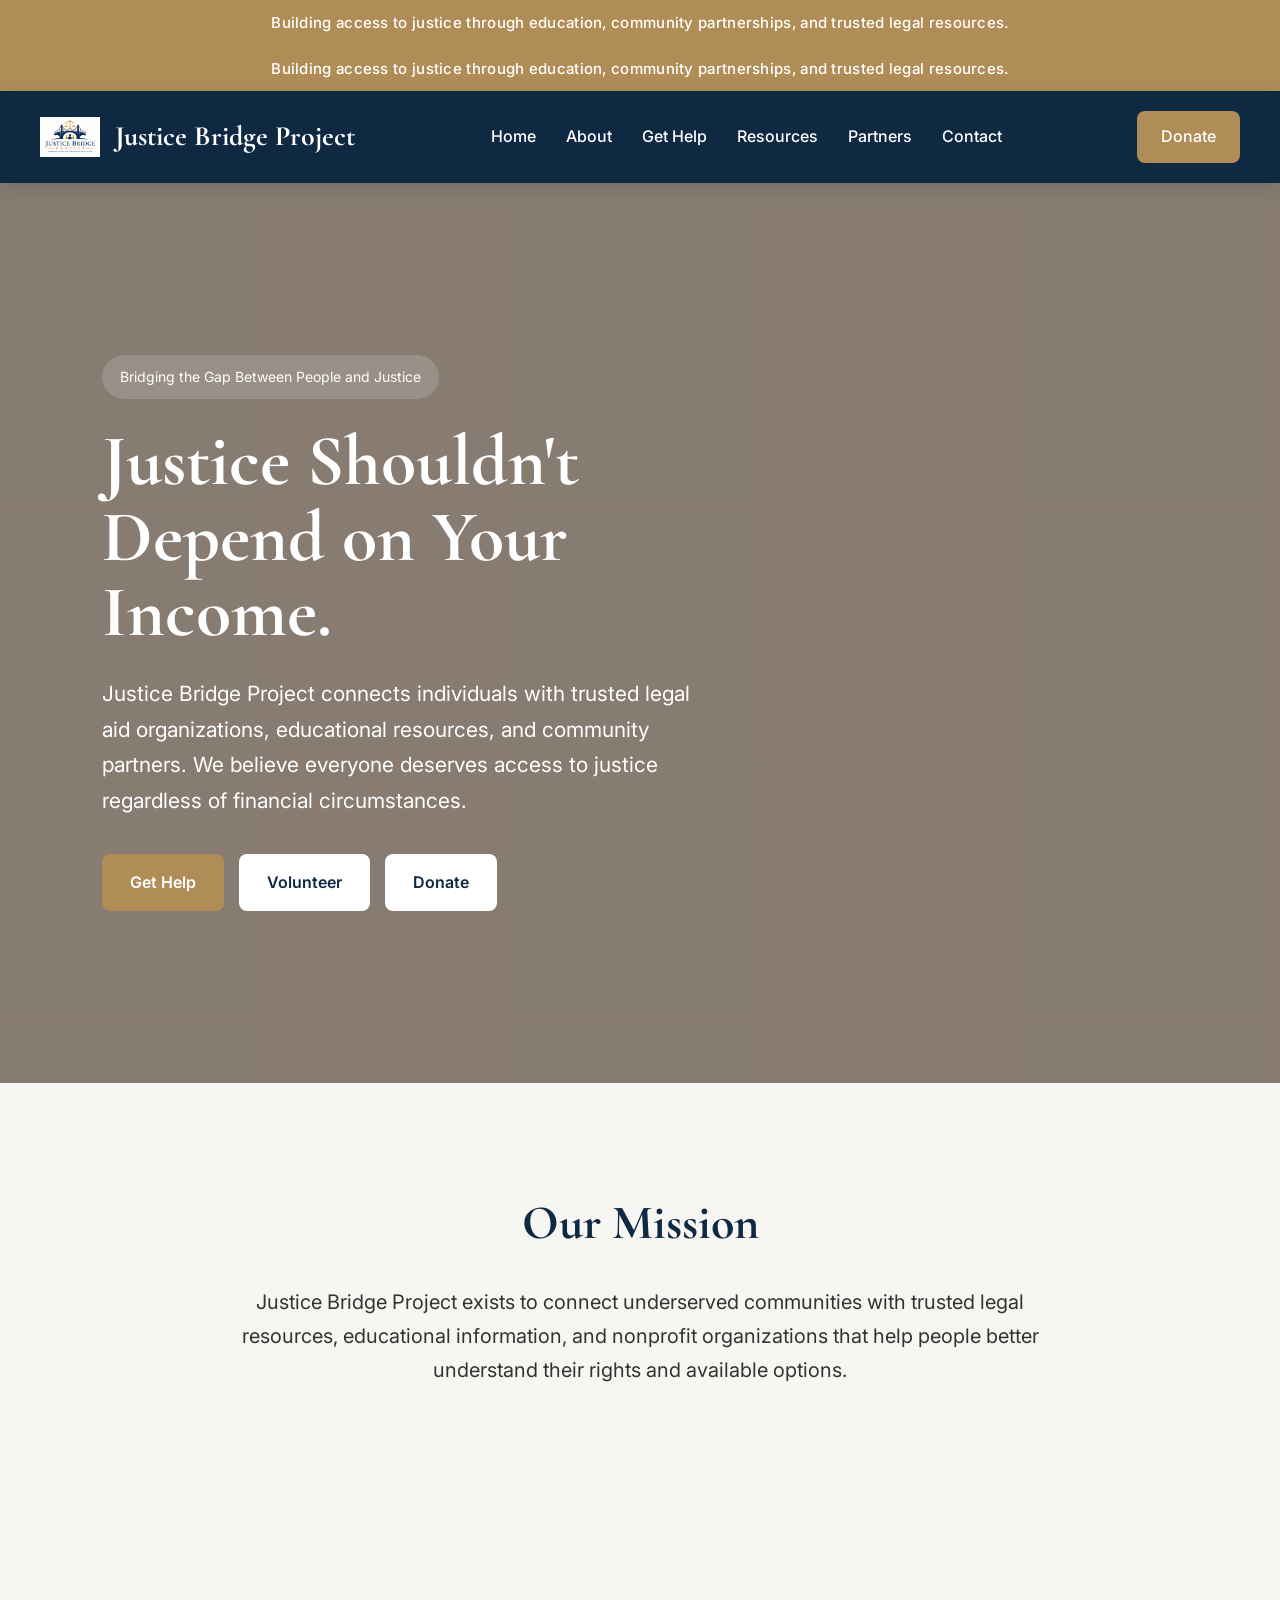
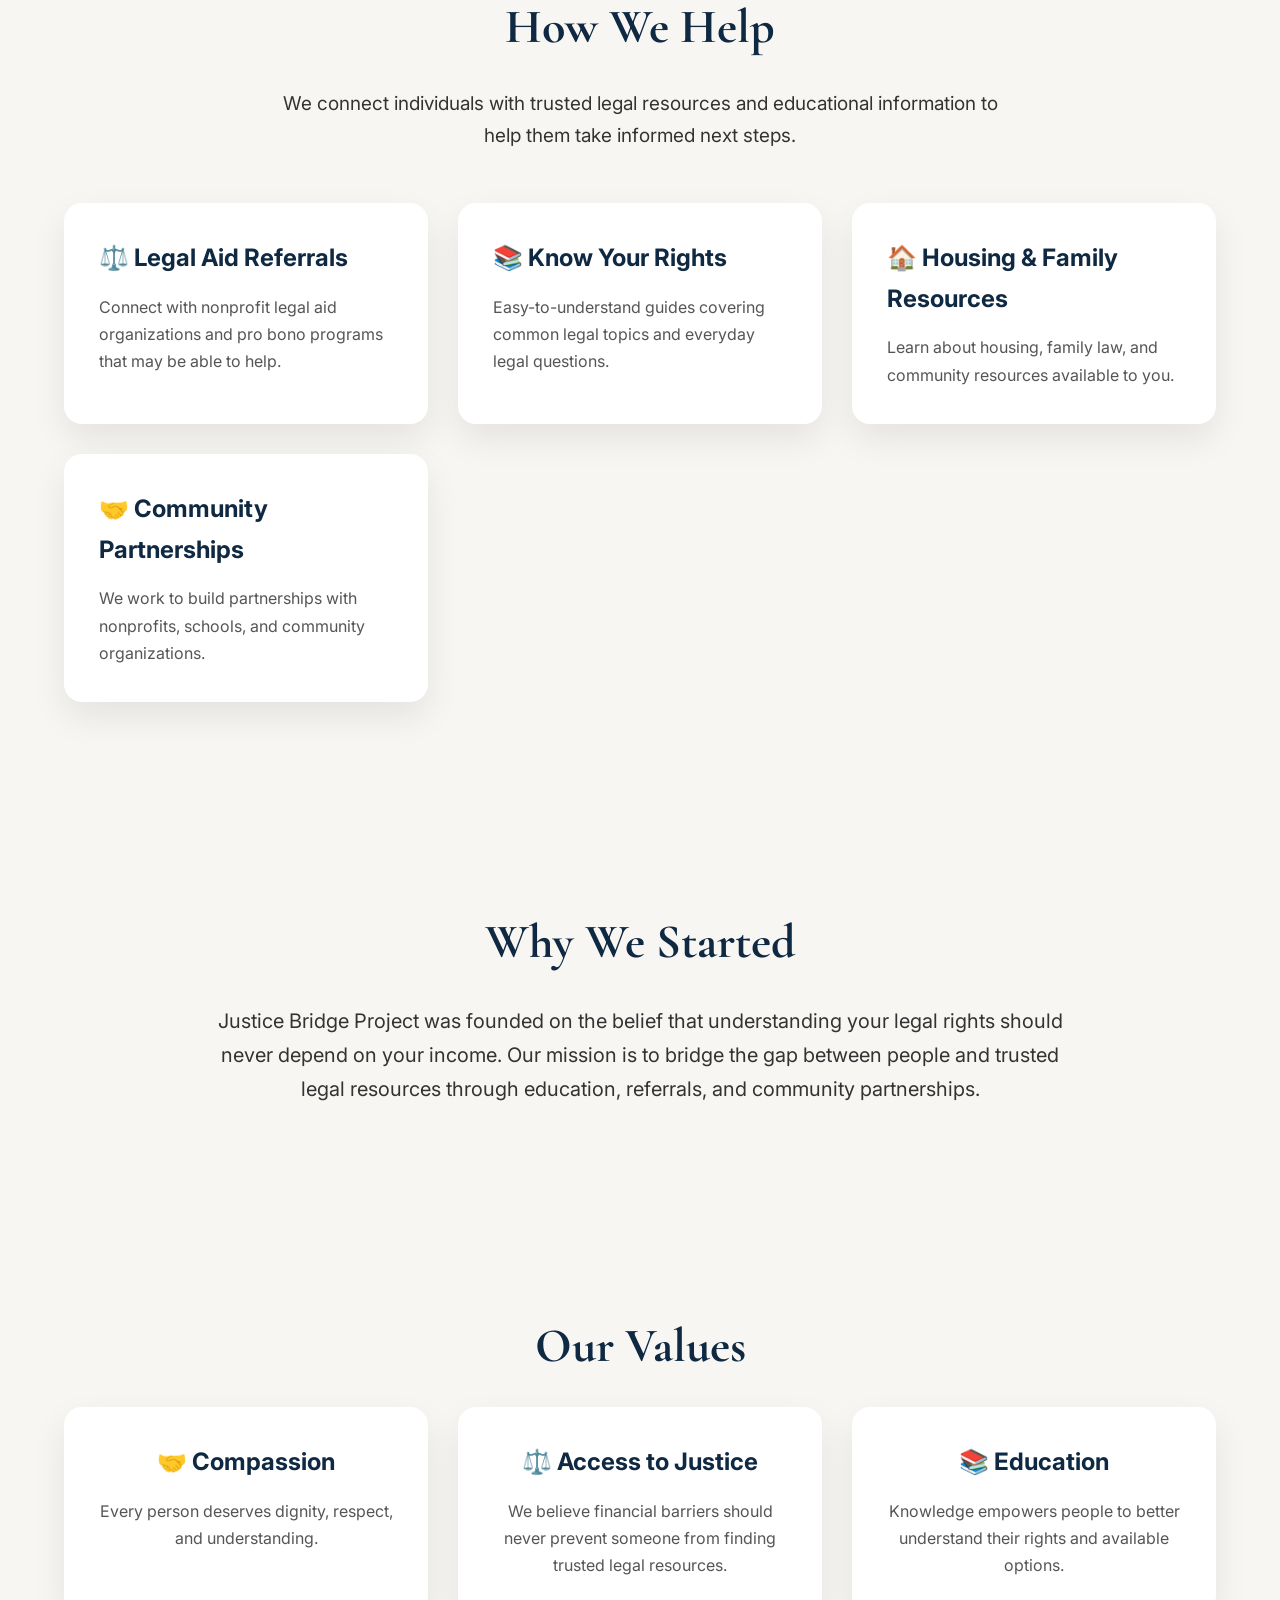
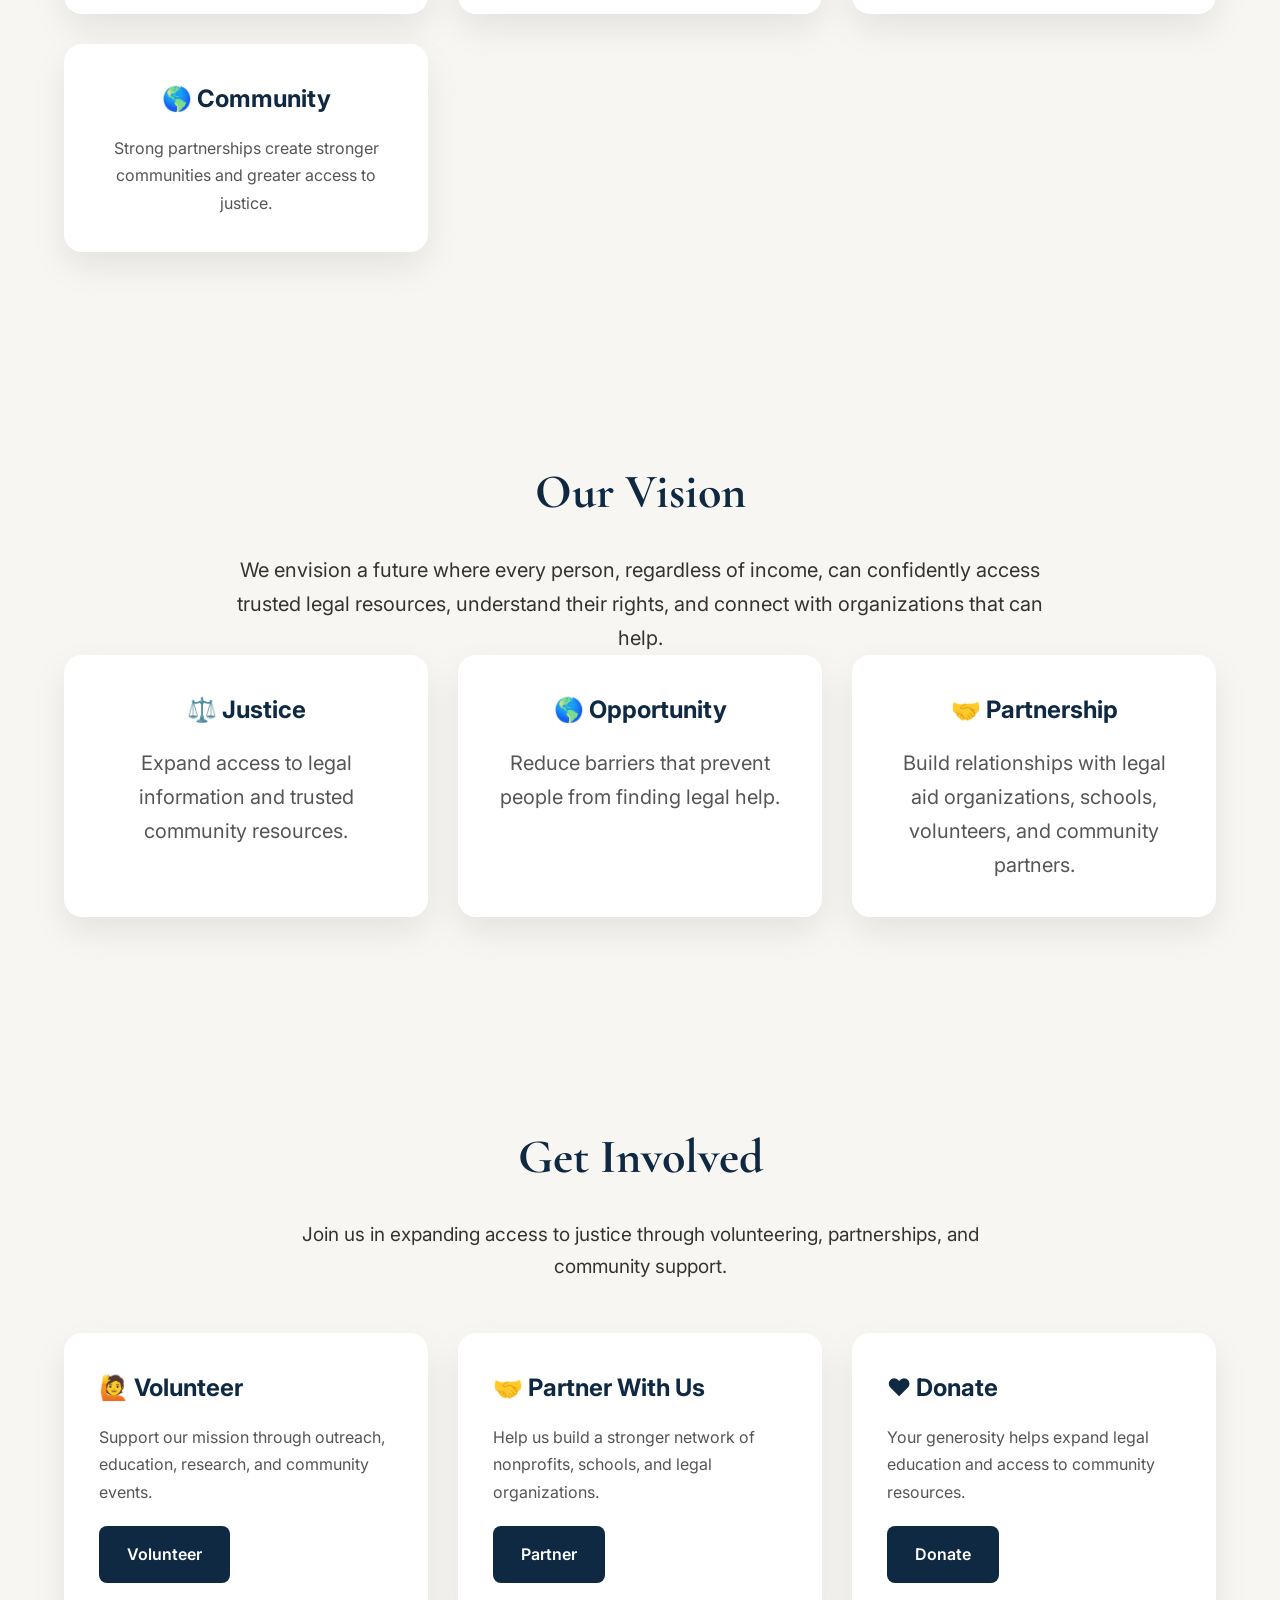
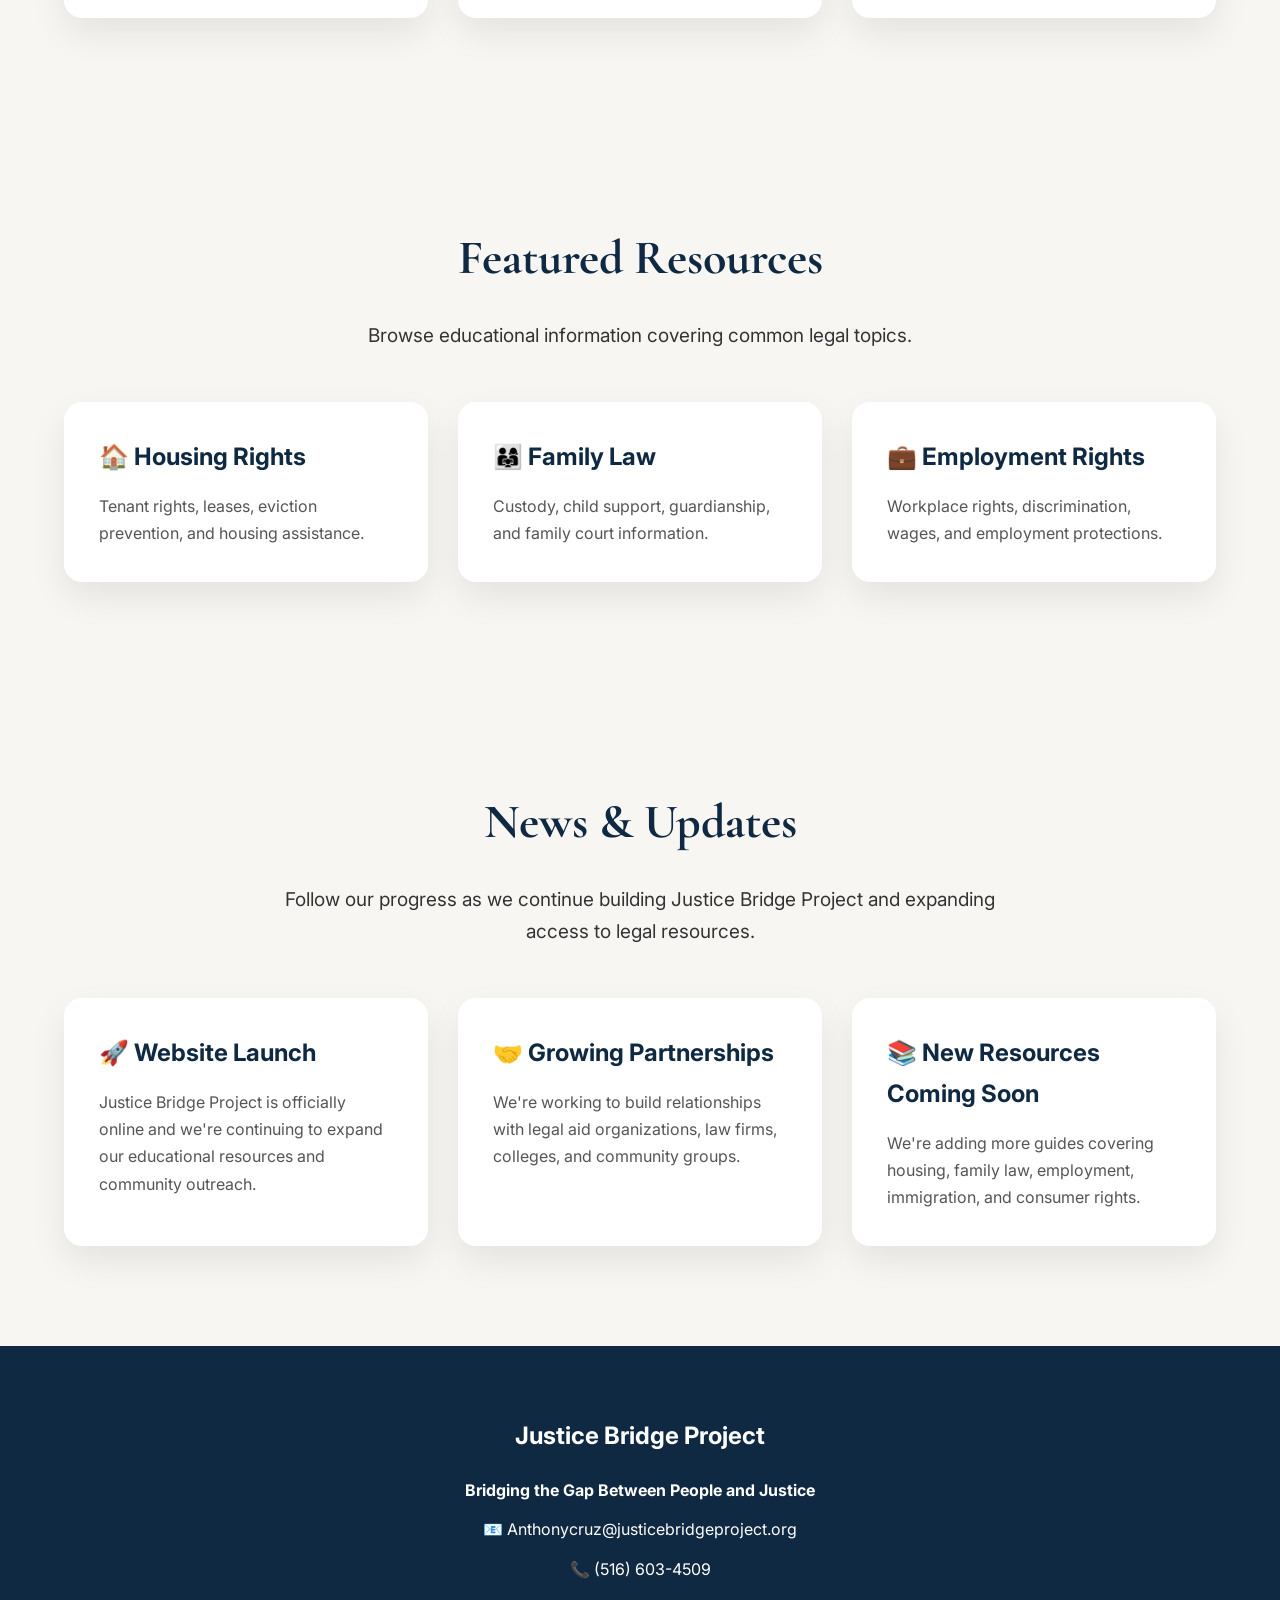
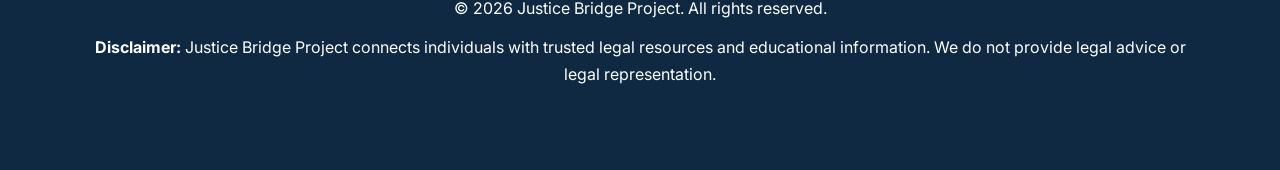
==== commit 711a46d5: "Update index.html" ====
--- a/index.html
+++ b/index.html
@@ -15,6 +15,11 @@
   <link href="https://fonts.googleapis.com/css2?family=Cormorant+Garamond:wght@500;700&family=Inter:wght@300;400;500;600;700&display=swap" rel="stylesheet">
 </head>
 
+<body>
+
+<div class="announcement-bar">
+  Building access to justice through education, community partnerships, and trusted legal resources.
+</div>
 <body>
 
 <div class="announcement-bar">
--- a/style.css
+++ b/style.css
@@ -28,6 +28,31 @@
 /* ===========================
    Navigation
 =========================== */
+/* ===========================
+   Announcement Bar
+=========================== */
+
+.announcement-bar{
+    background:#b08d57;
+    color:white;
+    text-align:center;
+    padding:10px 20px;
+    font-size:15px;
+    font-weight:500;
+    letter-spacing:.3px;
+}
+
+.navbar{
+    position:sticky;
+    top:0;
+    display:flex;
+    justify-content:space-between;
+    align-items:center;
+    padding:16px 40px;
+    background:#0f2942;
+    z-index:1000;
+    box-shadow:0 5px 20px rgba(0,0,0,.12);
+}
 
 .navbar ul{
     display:flex;
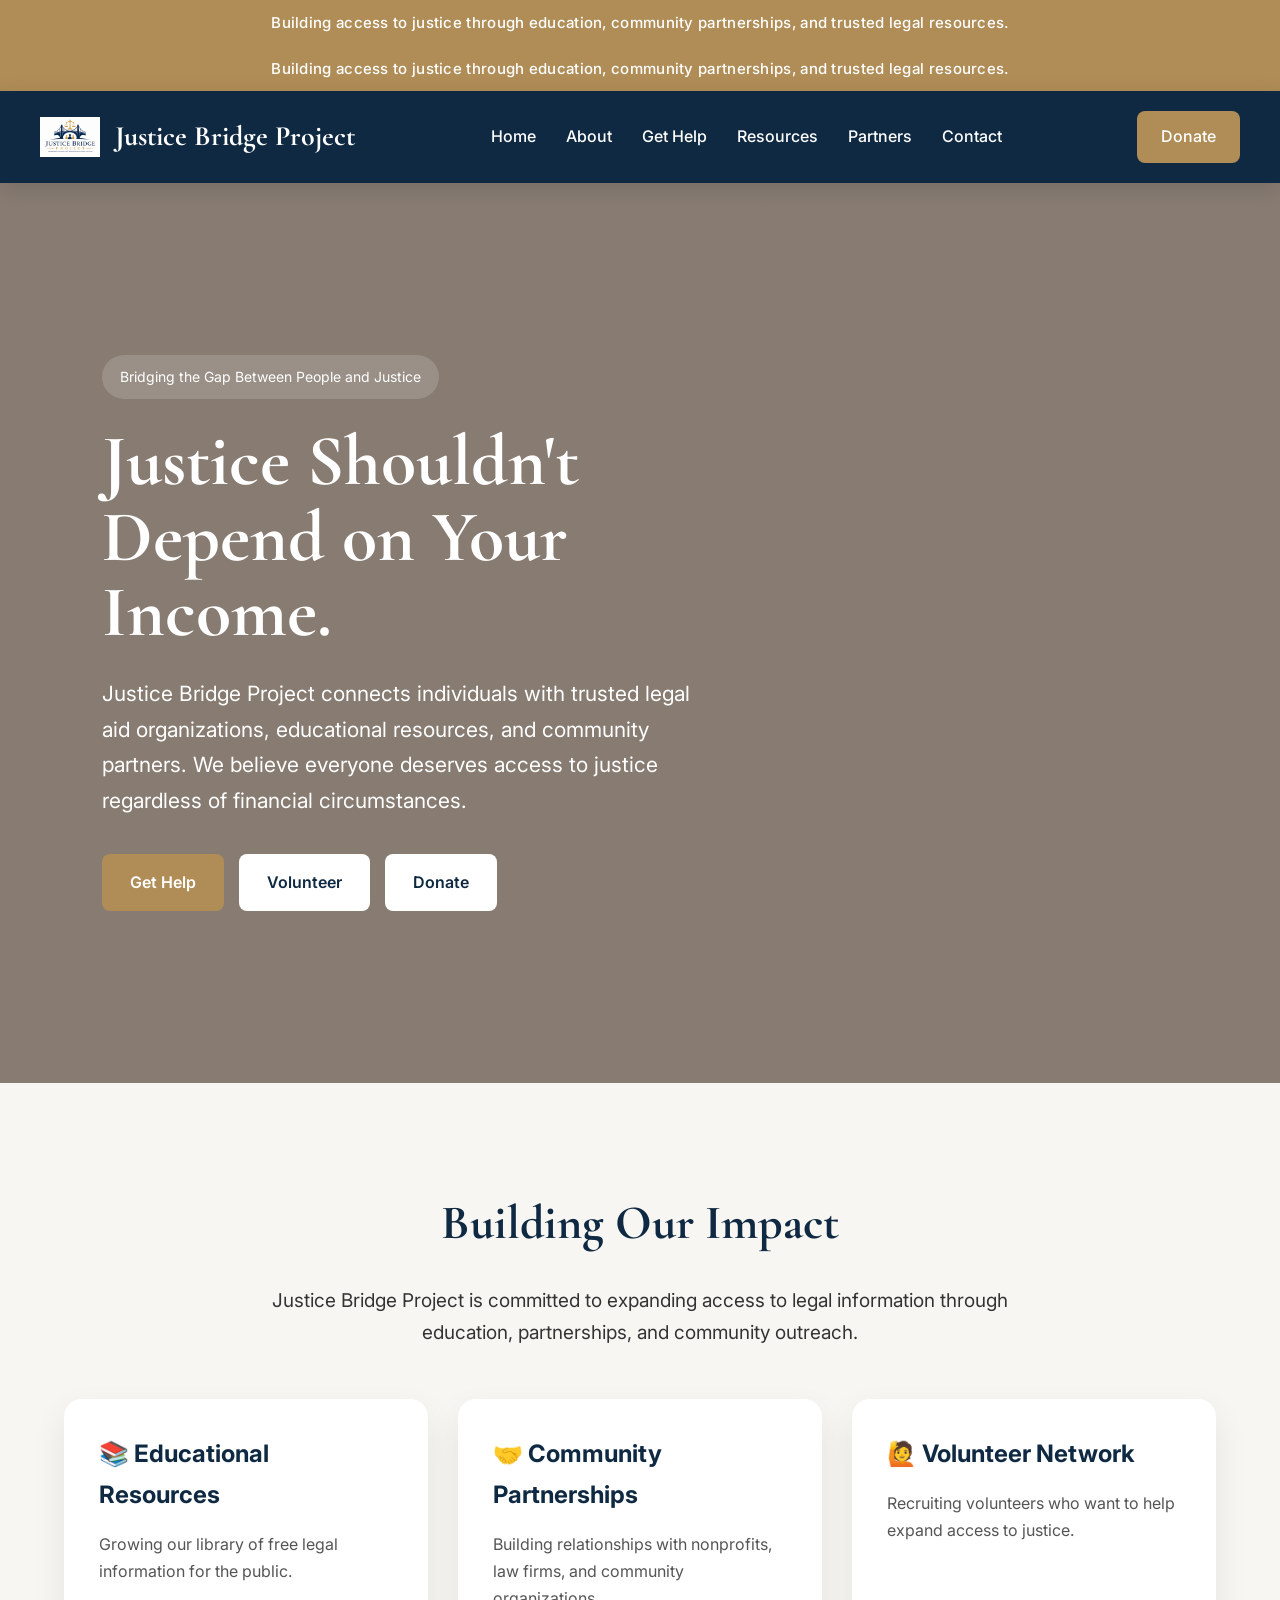
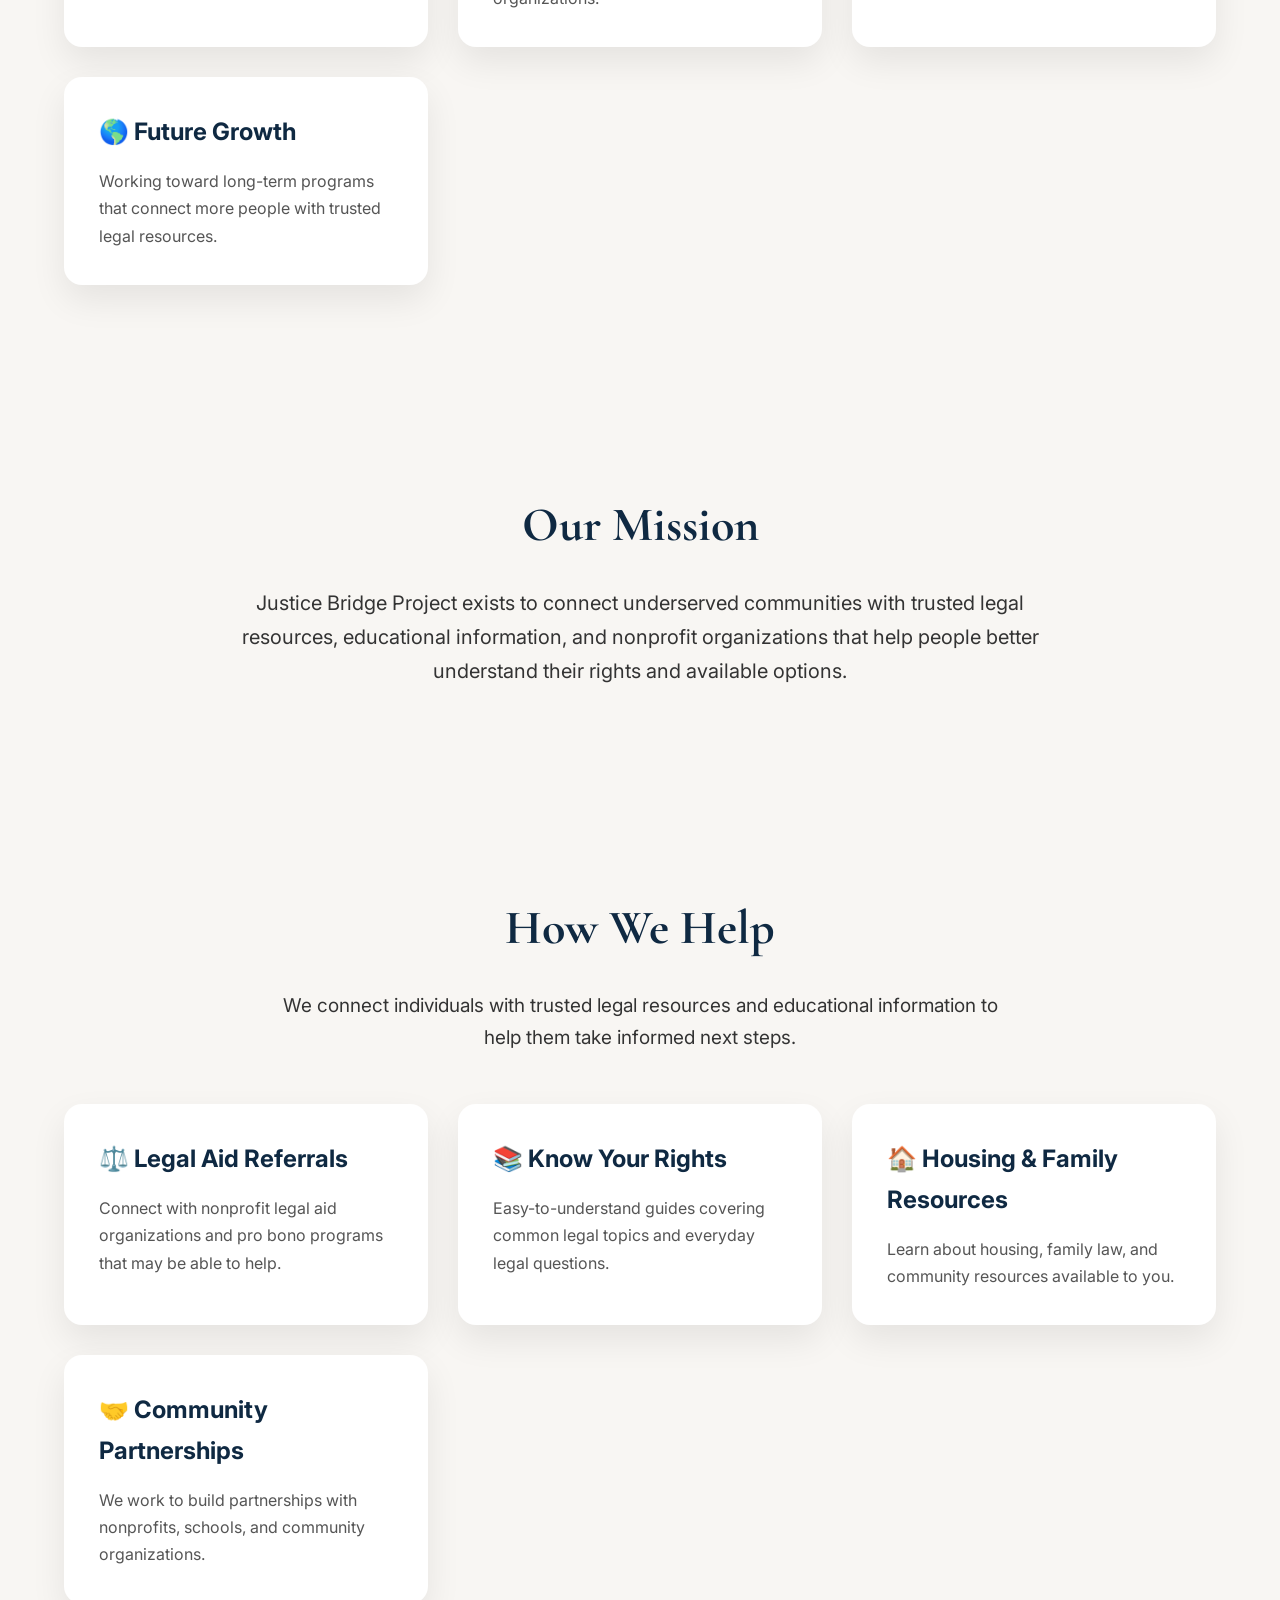
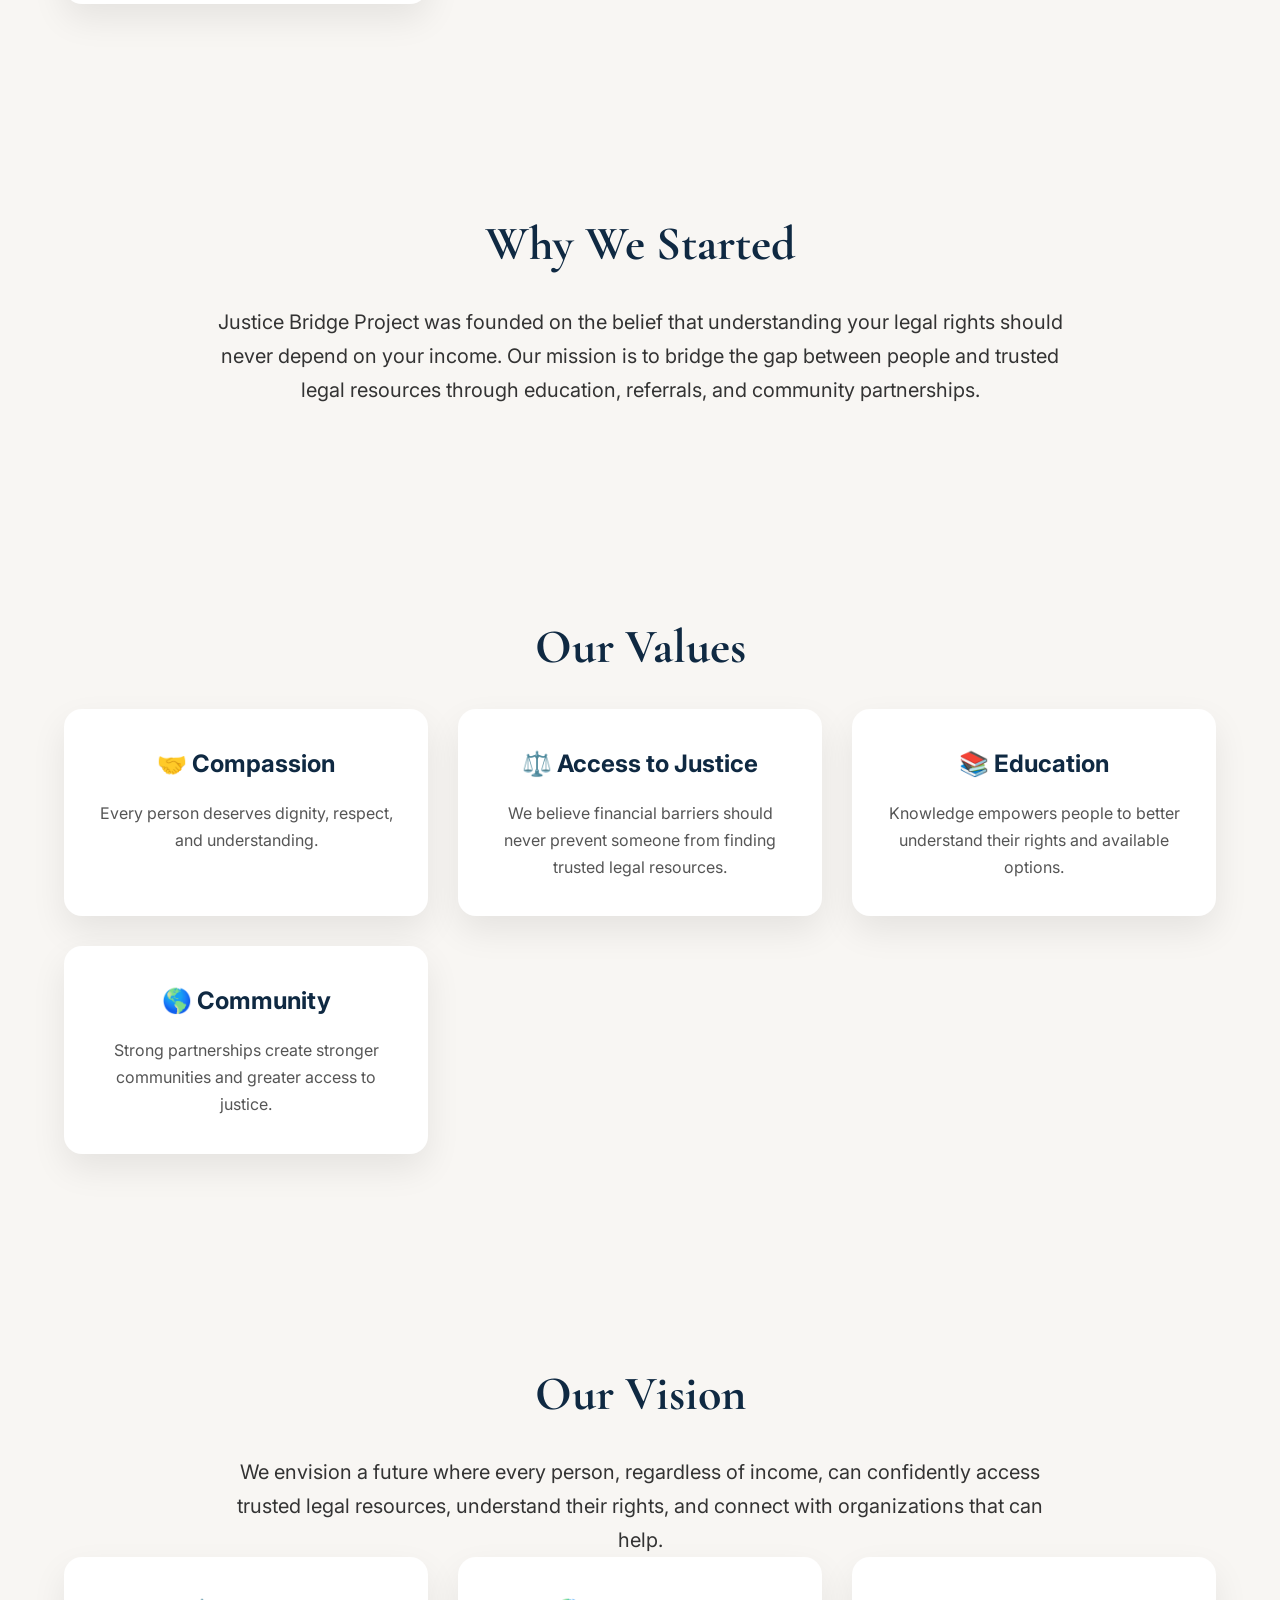
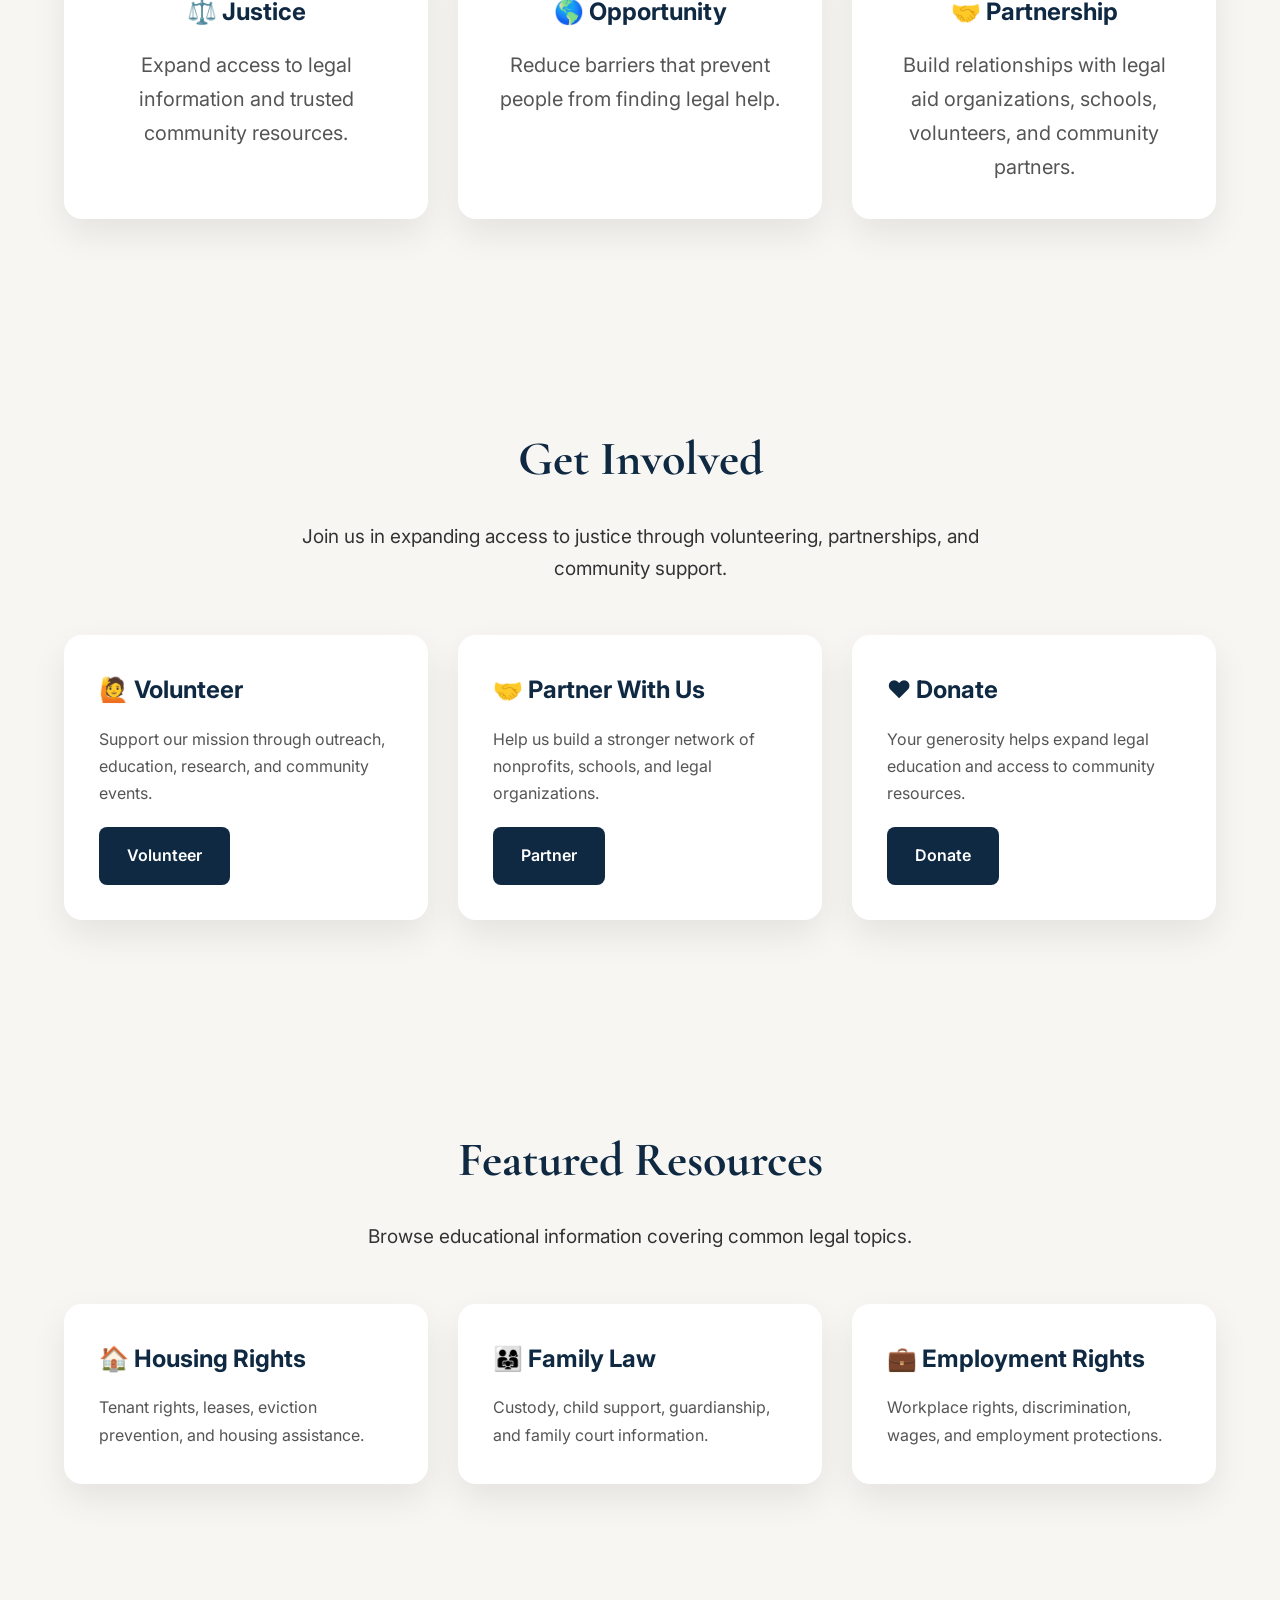
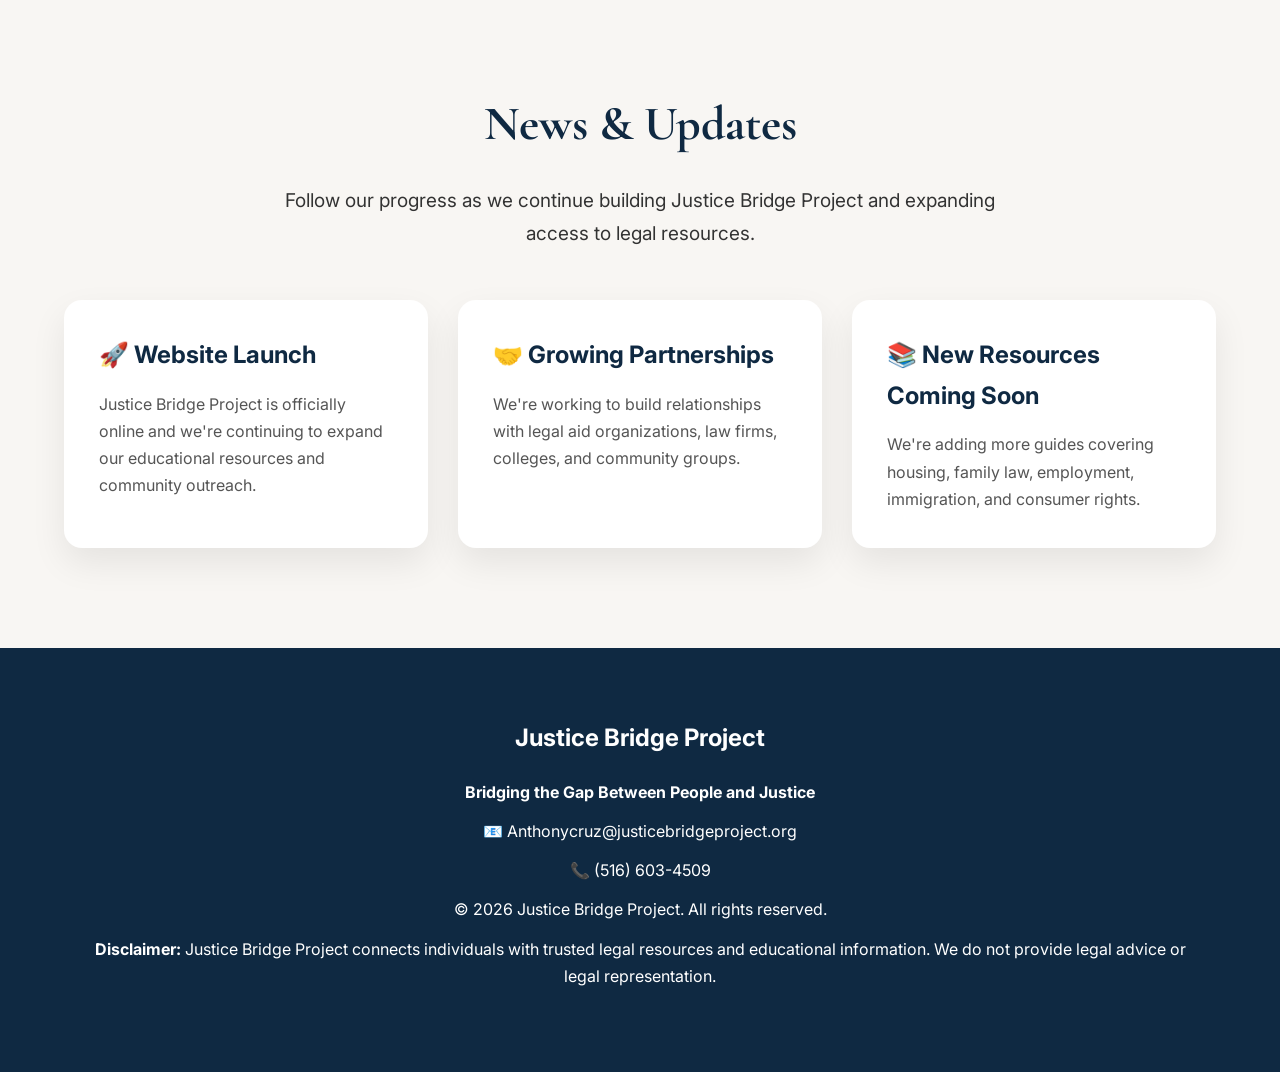
==== commit e24aee77: "Update index.html" ====
--- a/index.html
+++ b/index.html
@@ -88,6 +88,45 @@
   </div>
 
 </header>
+
+<section class="impact">
+
+  <div class="container">
+
+    <h2>Building Our Impact</h2>
+
+    <p class="section-intro">
+      Justice Bridge Project is committed to expanding access to legal information through education, partnerships, and community outreach.
+    </p>
+
+    <div class="cards">
+
+      <div class="card">
+        <h3>📚 Educational Resources</h3>
+        <p>Growing our library of free legal information for the public.</p>
+      </div>
+
+      <div class="card">
+        <h3>🤝 Community Partnerships</h3>
+        <p>Building relationships with nonprofits, law firms, and community organizations.</p>
+      </div>
+
+      <div class="card">
+        <h3>🙋 Volunteer Network</h3>
+        <p>Recruiting volunteers who want to help expand access to justice.</p>
+      </div>
+
+      <div class="card">
+        <h3>🌎 Future Growth</h3>
+        <p>Working toward long-term programs that connect more people with trusted legal resources.</p>
+      </div>
+
+    </div>
+
+  </div>
+
+</section>
+
 <section class="mission">
 
   <div class="container">
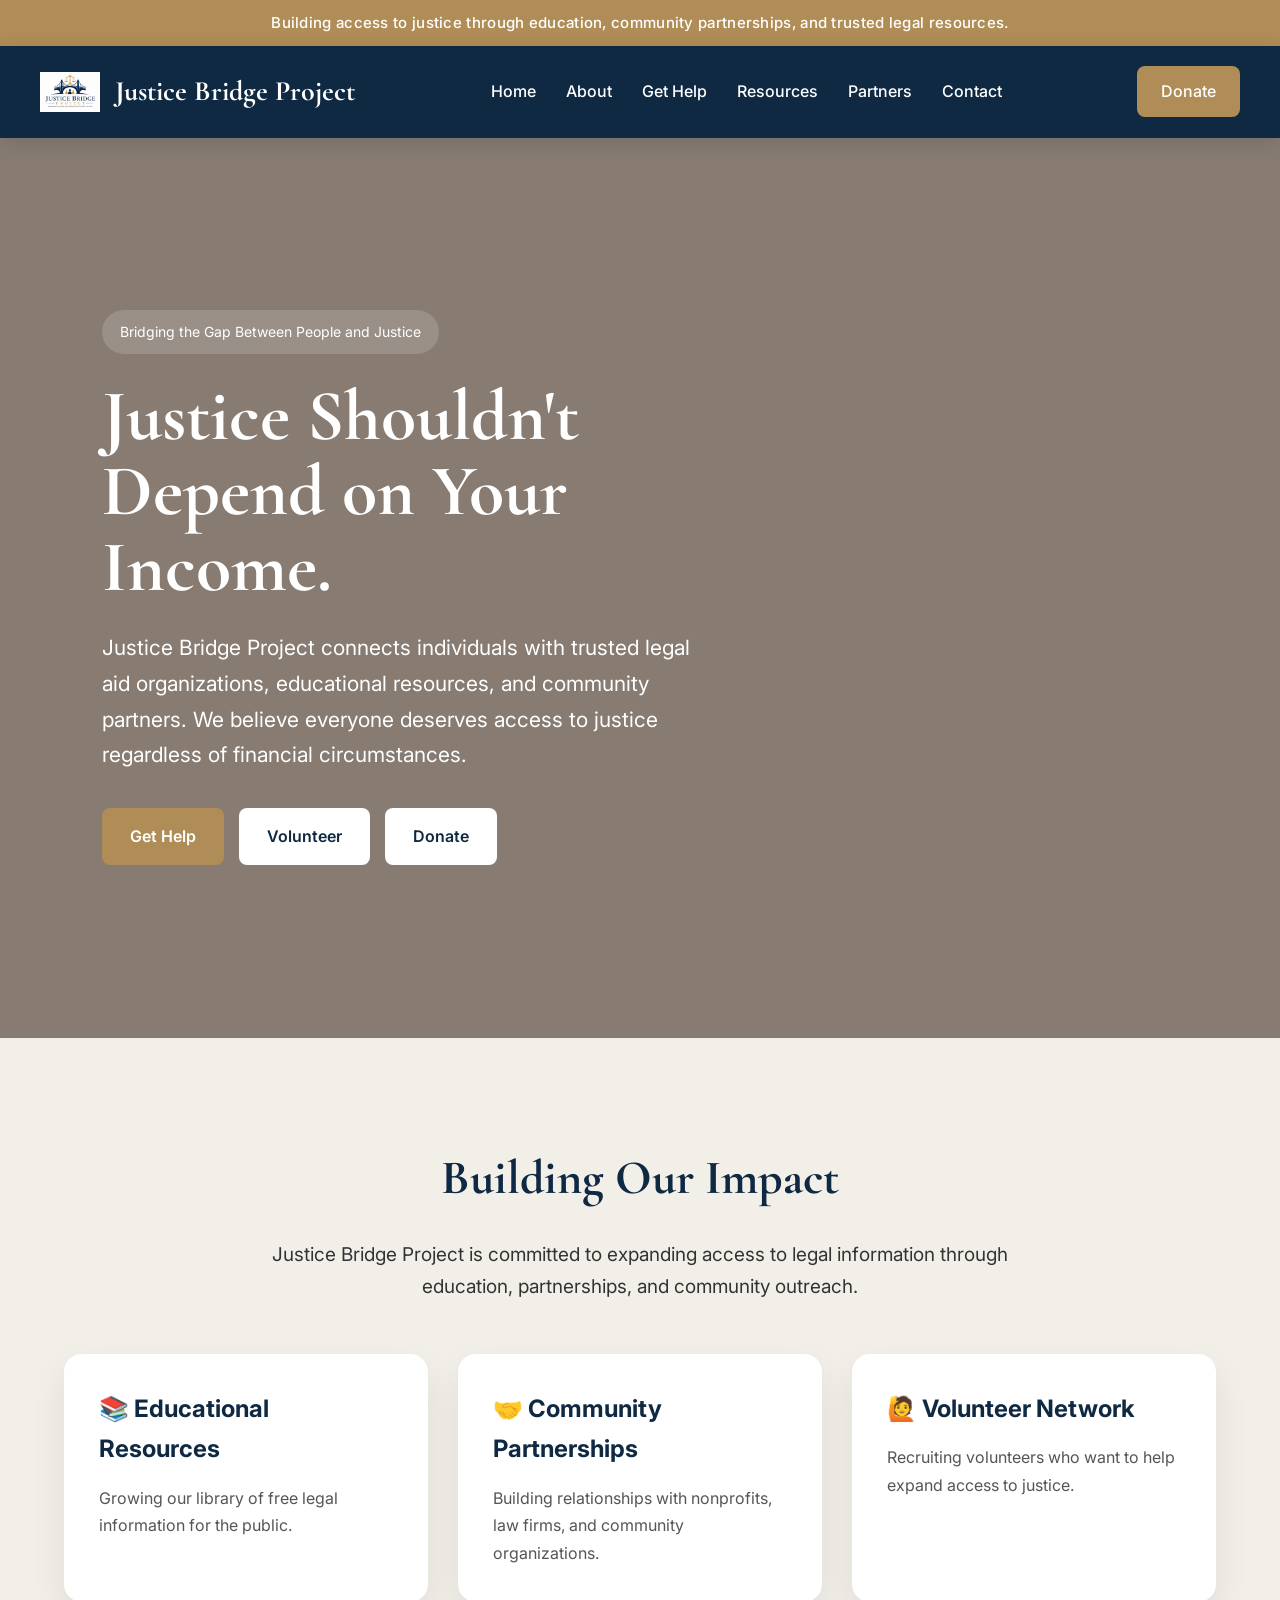
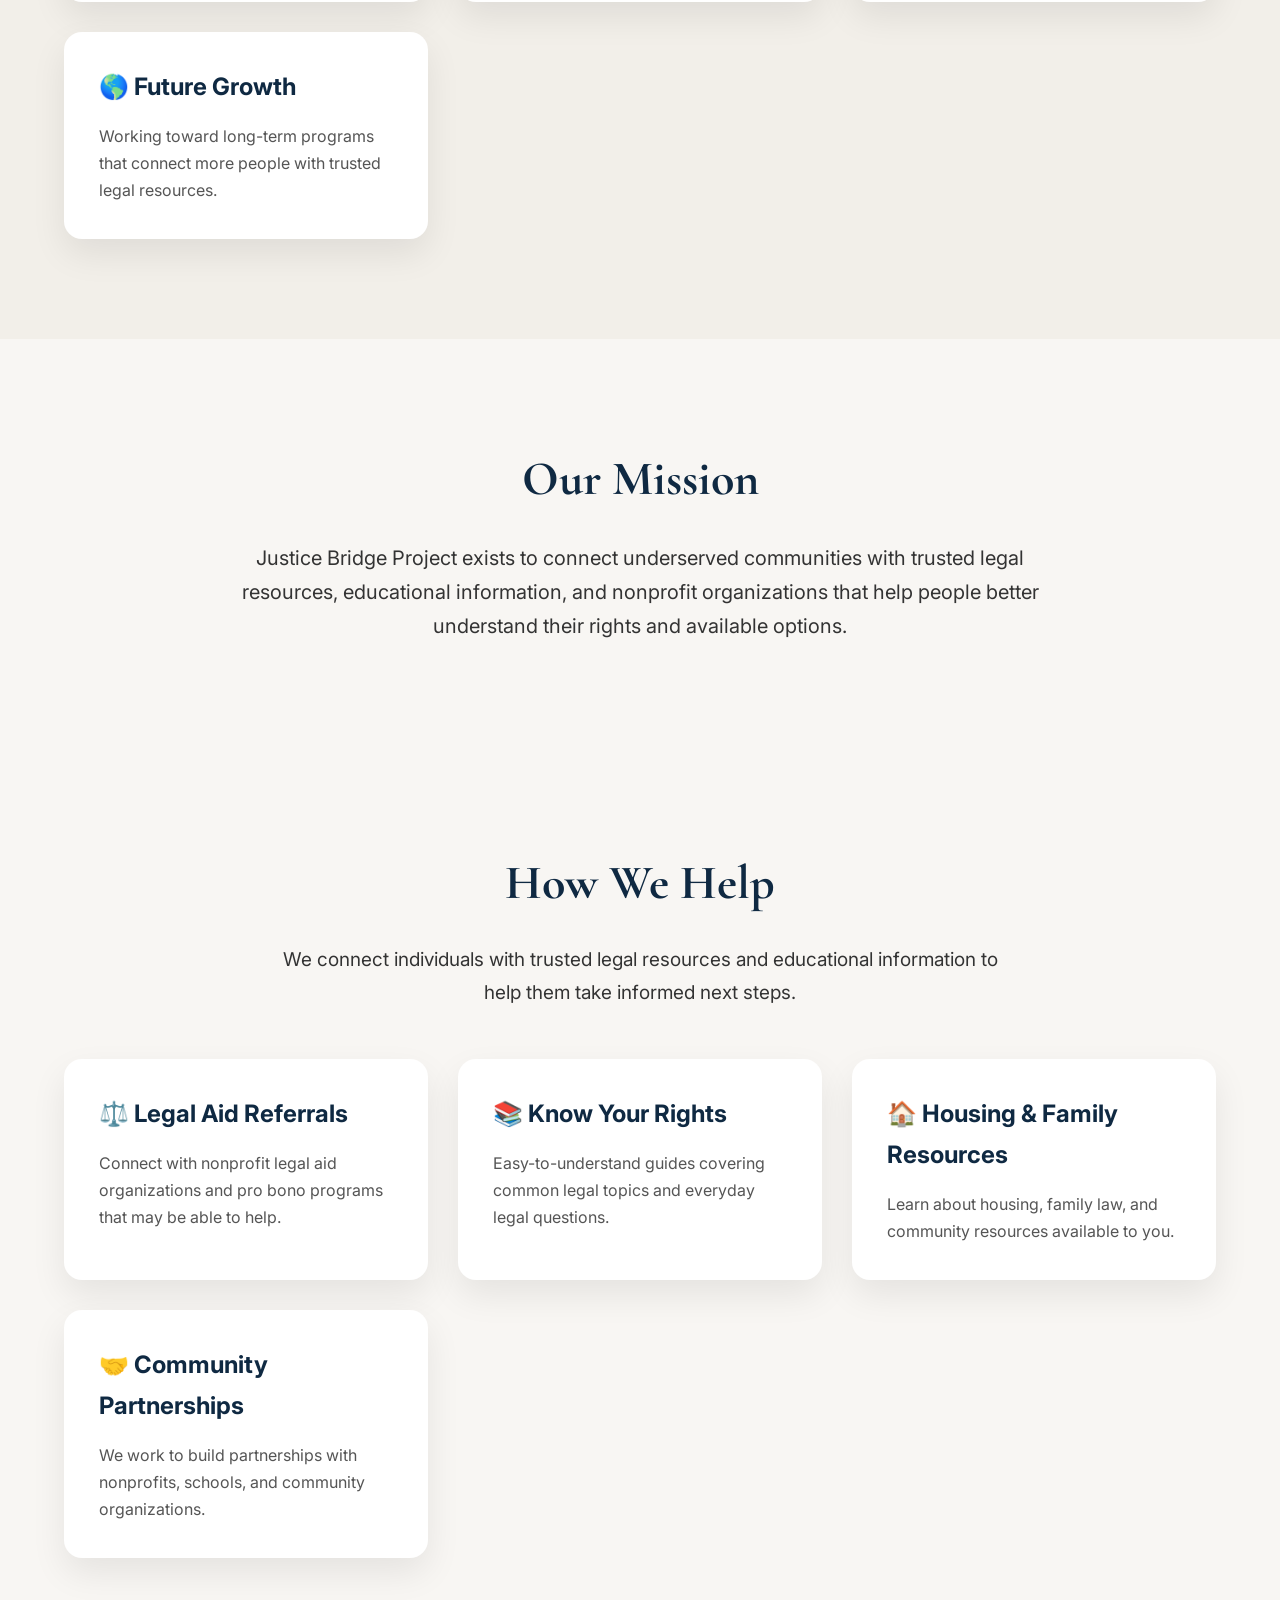
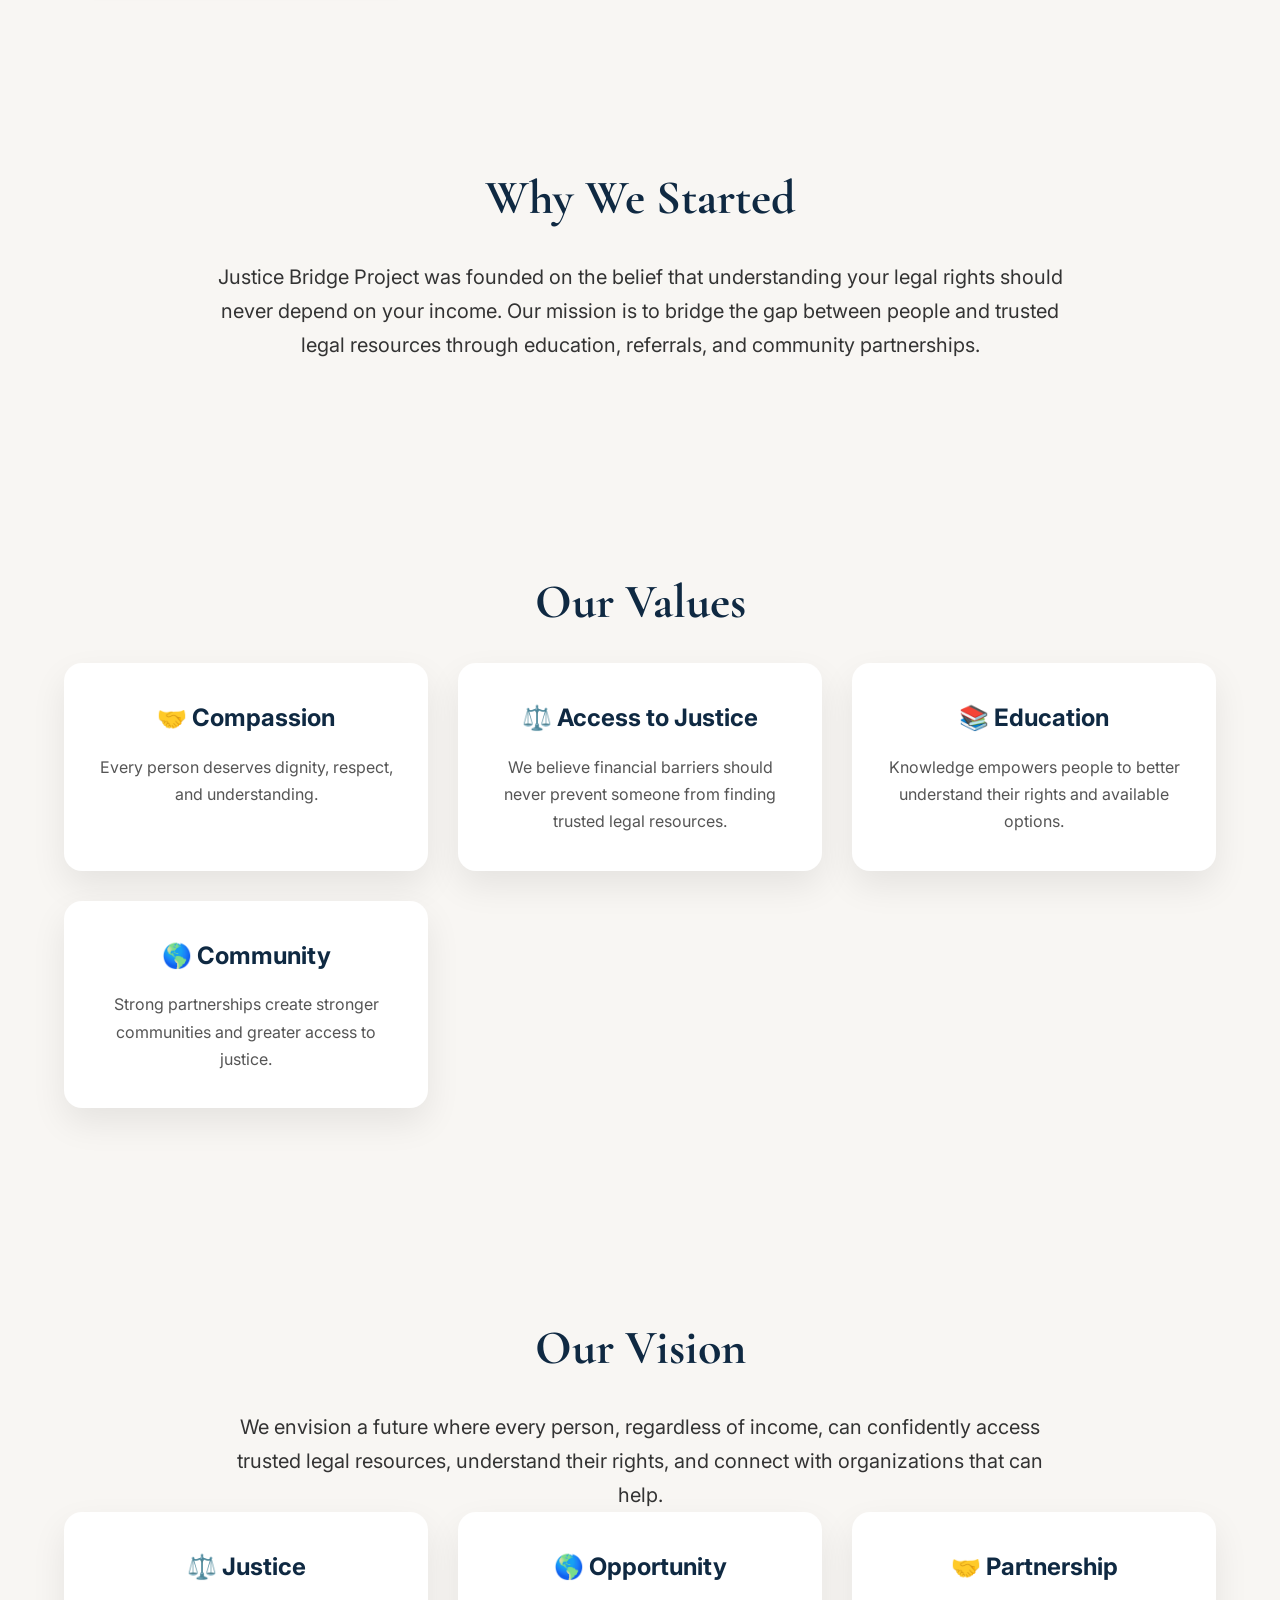
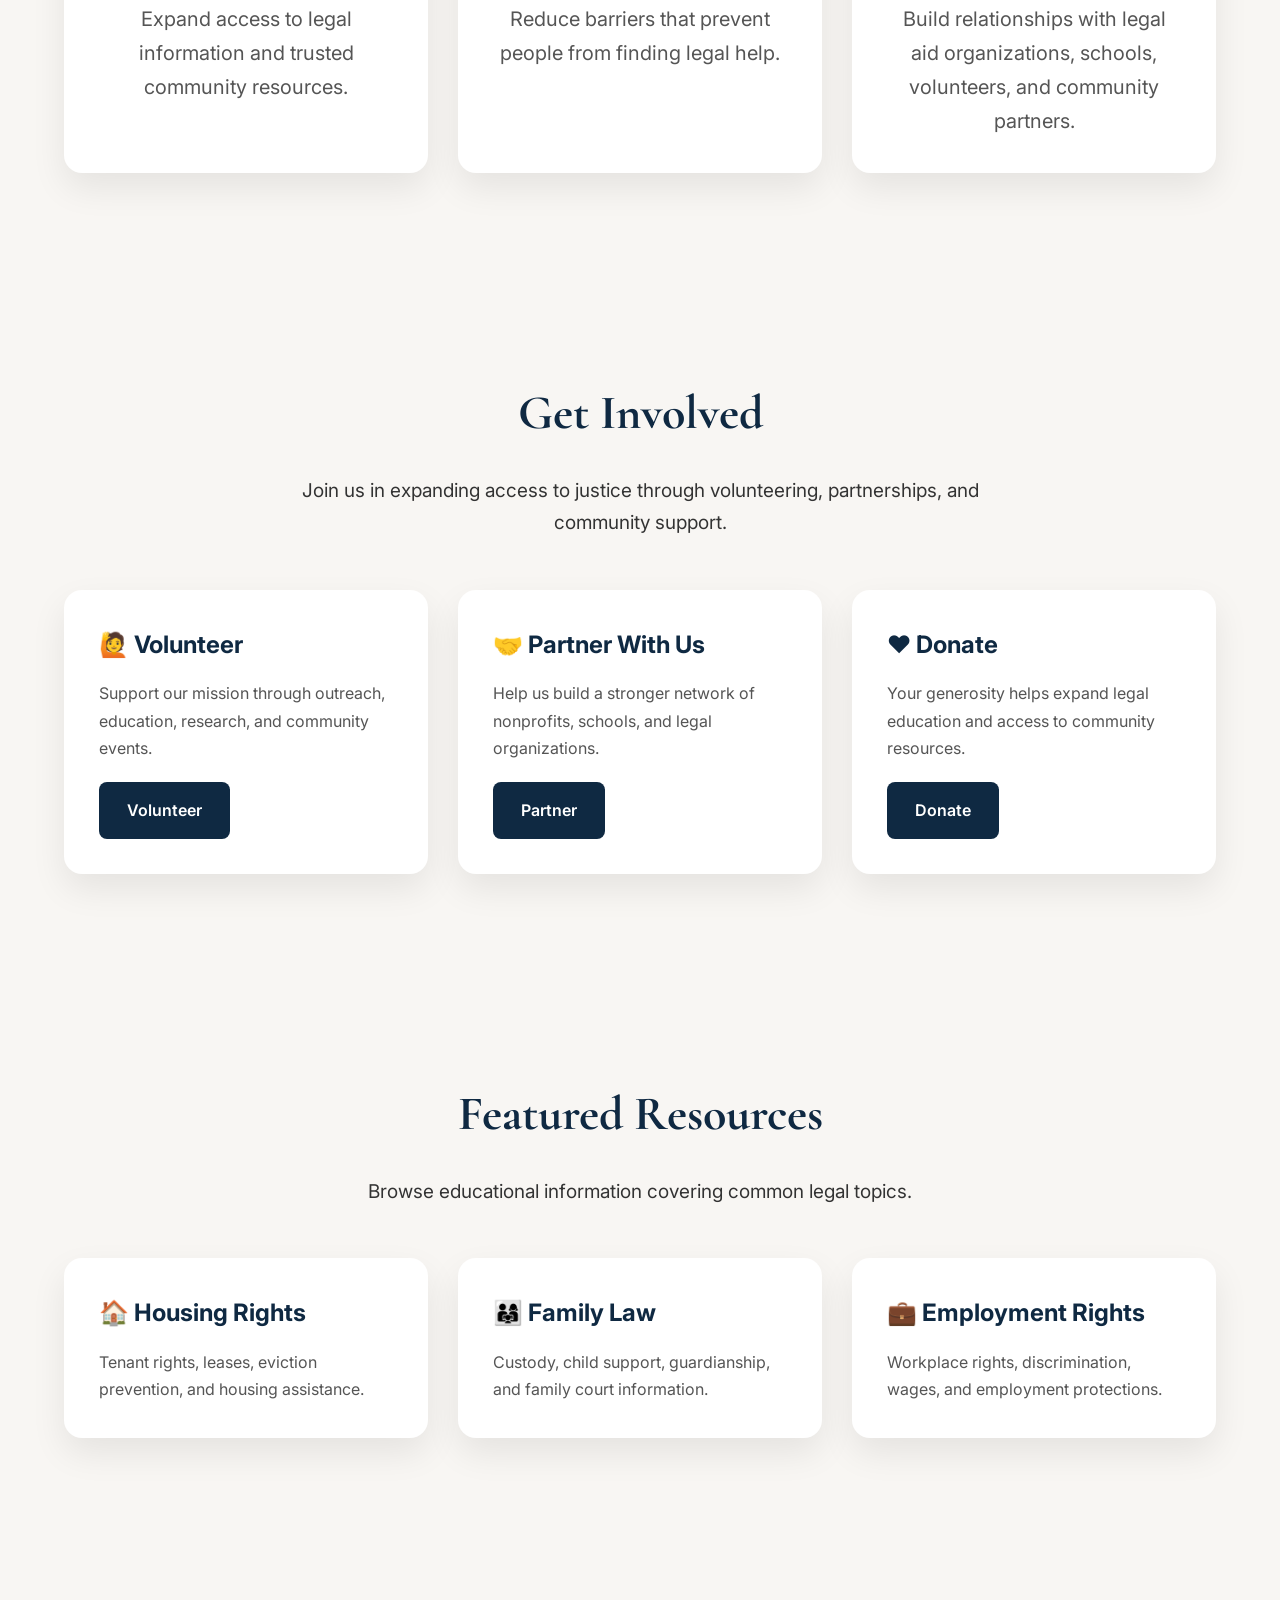
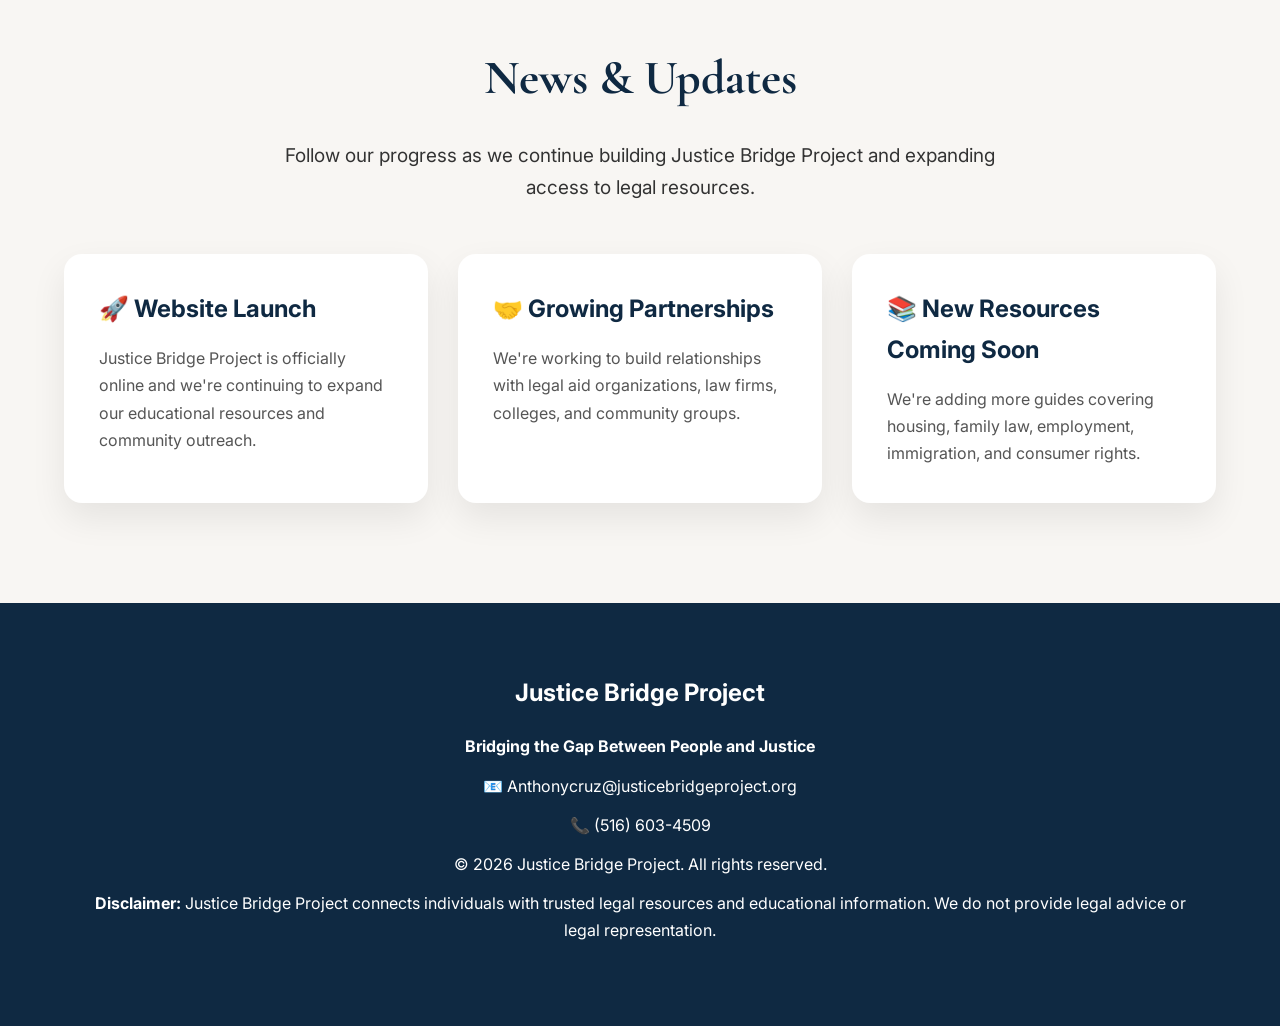
==== commit a925387d: "Update index.html" ====
--- a/index.html
+++ b/index.html
@@ -15,11 +15,6 @@
   <link href="https://fonts.googleapis.com/css2?family=Cormorant+Garamond:wght@500;700&family=Inter:wght@300;400;500;600;700&display=swap" rel="stylesheet">
 </head>
 
-<body>
-
-<div class="announcement-bar">
-  Building access to justice through education, community partnerships, and trusted legal resources.
-</div>
 <body>
 
 <div class="announcement-bar">
--- a/style.css
+++ b/style.css
@@ -405,3 +405,19 @@
 }
 
 }
+/* ===========================
+   Impact Section
+=========================== */
+
+.impact{
+    background:#f2efe9;
+}
+
+.impact .card{
+    transition:transform .3s ease, box-shadow .3s ease;
+}
+
+.impact .card:hover{
+    transform:translateY(-8px);
+    box-shadow:0 18px 35px rgba(0,0,0,.12);
+}
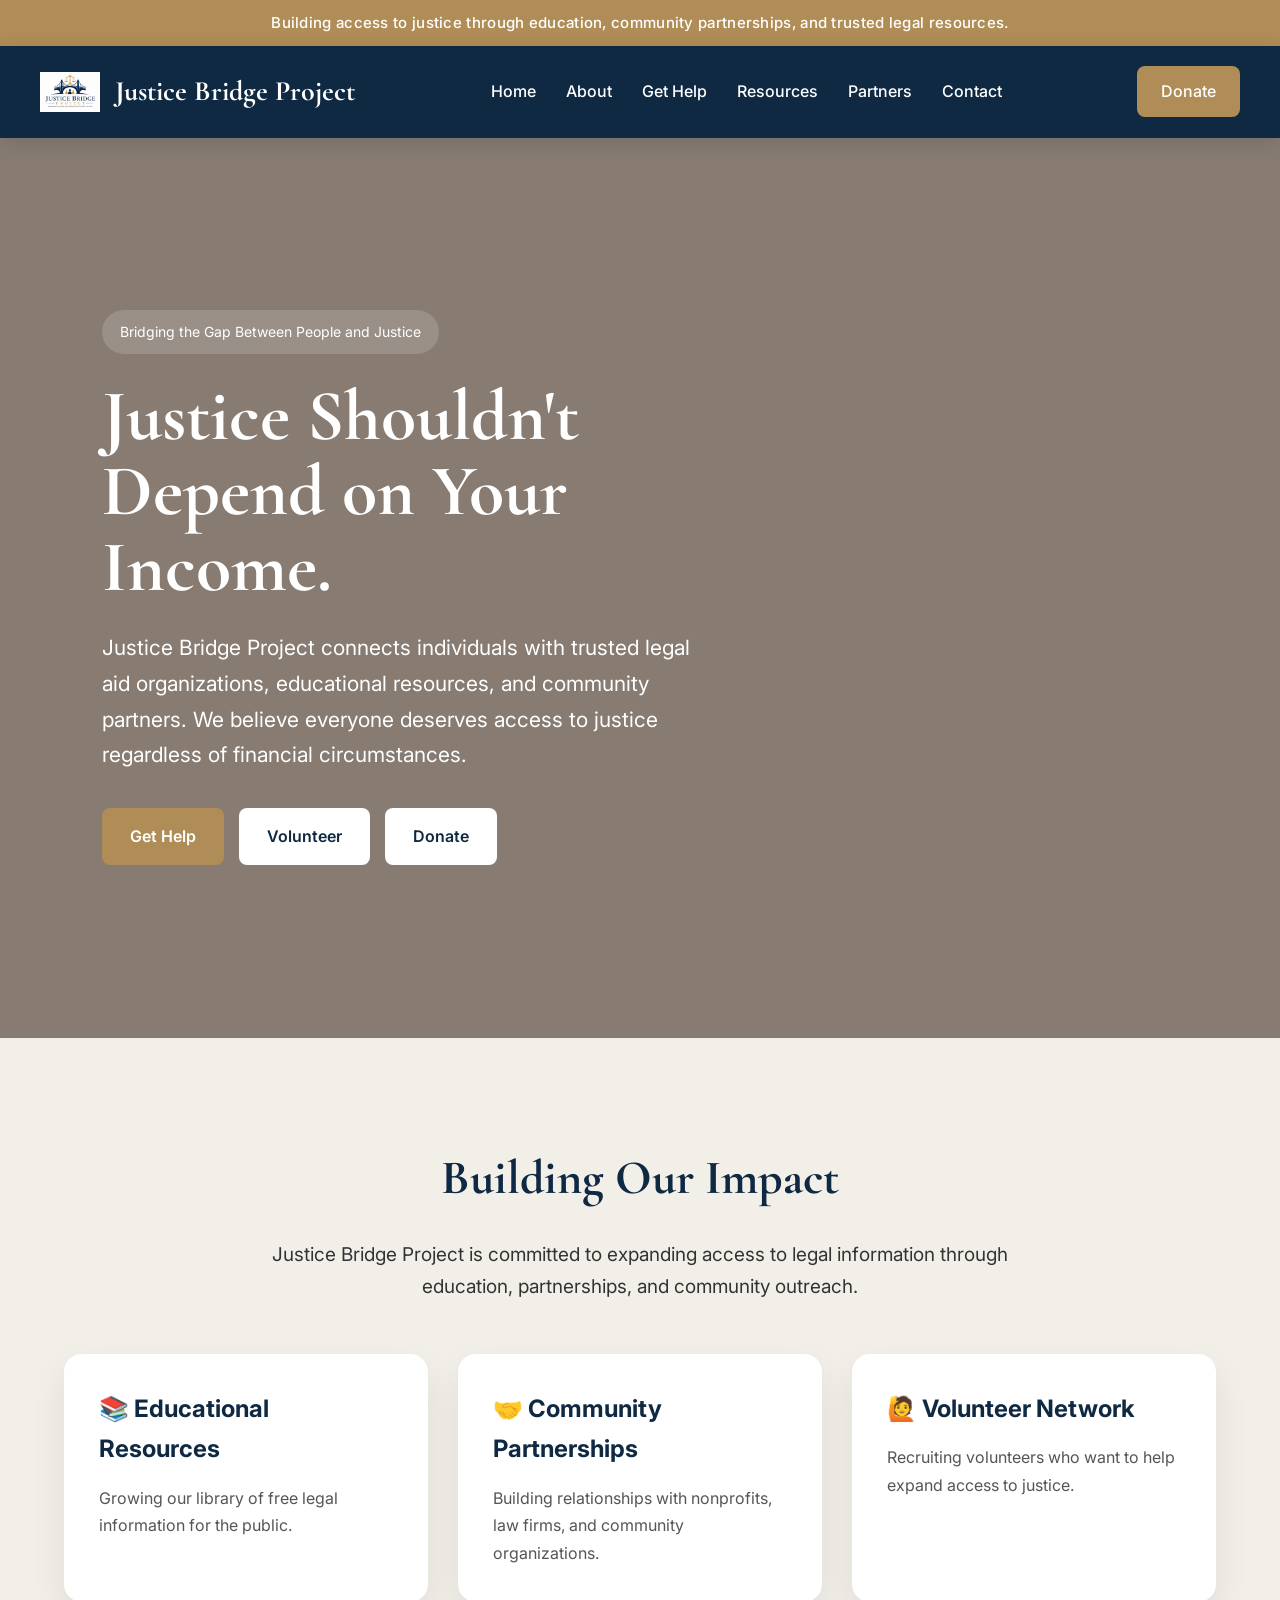
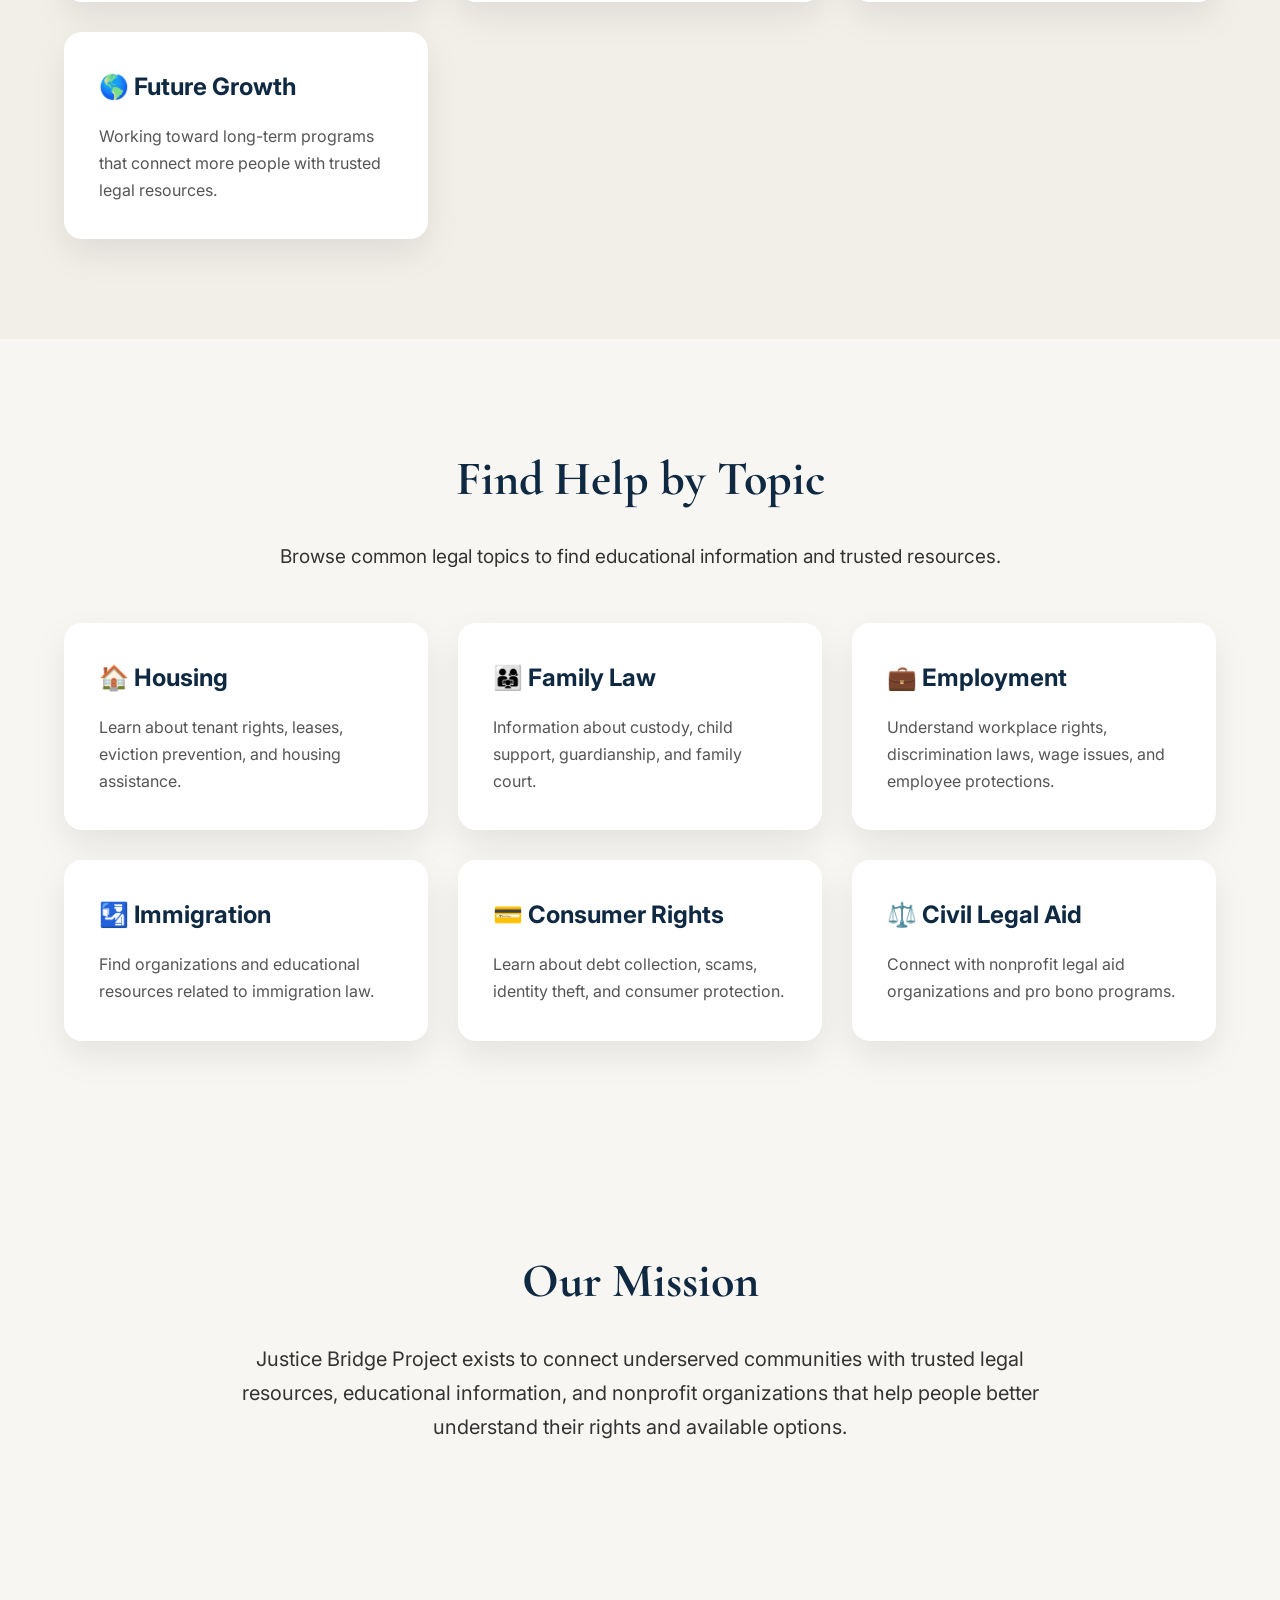
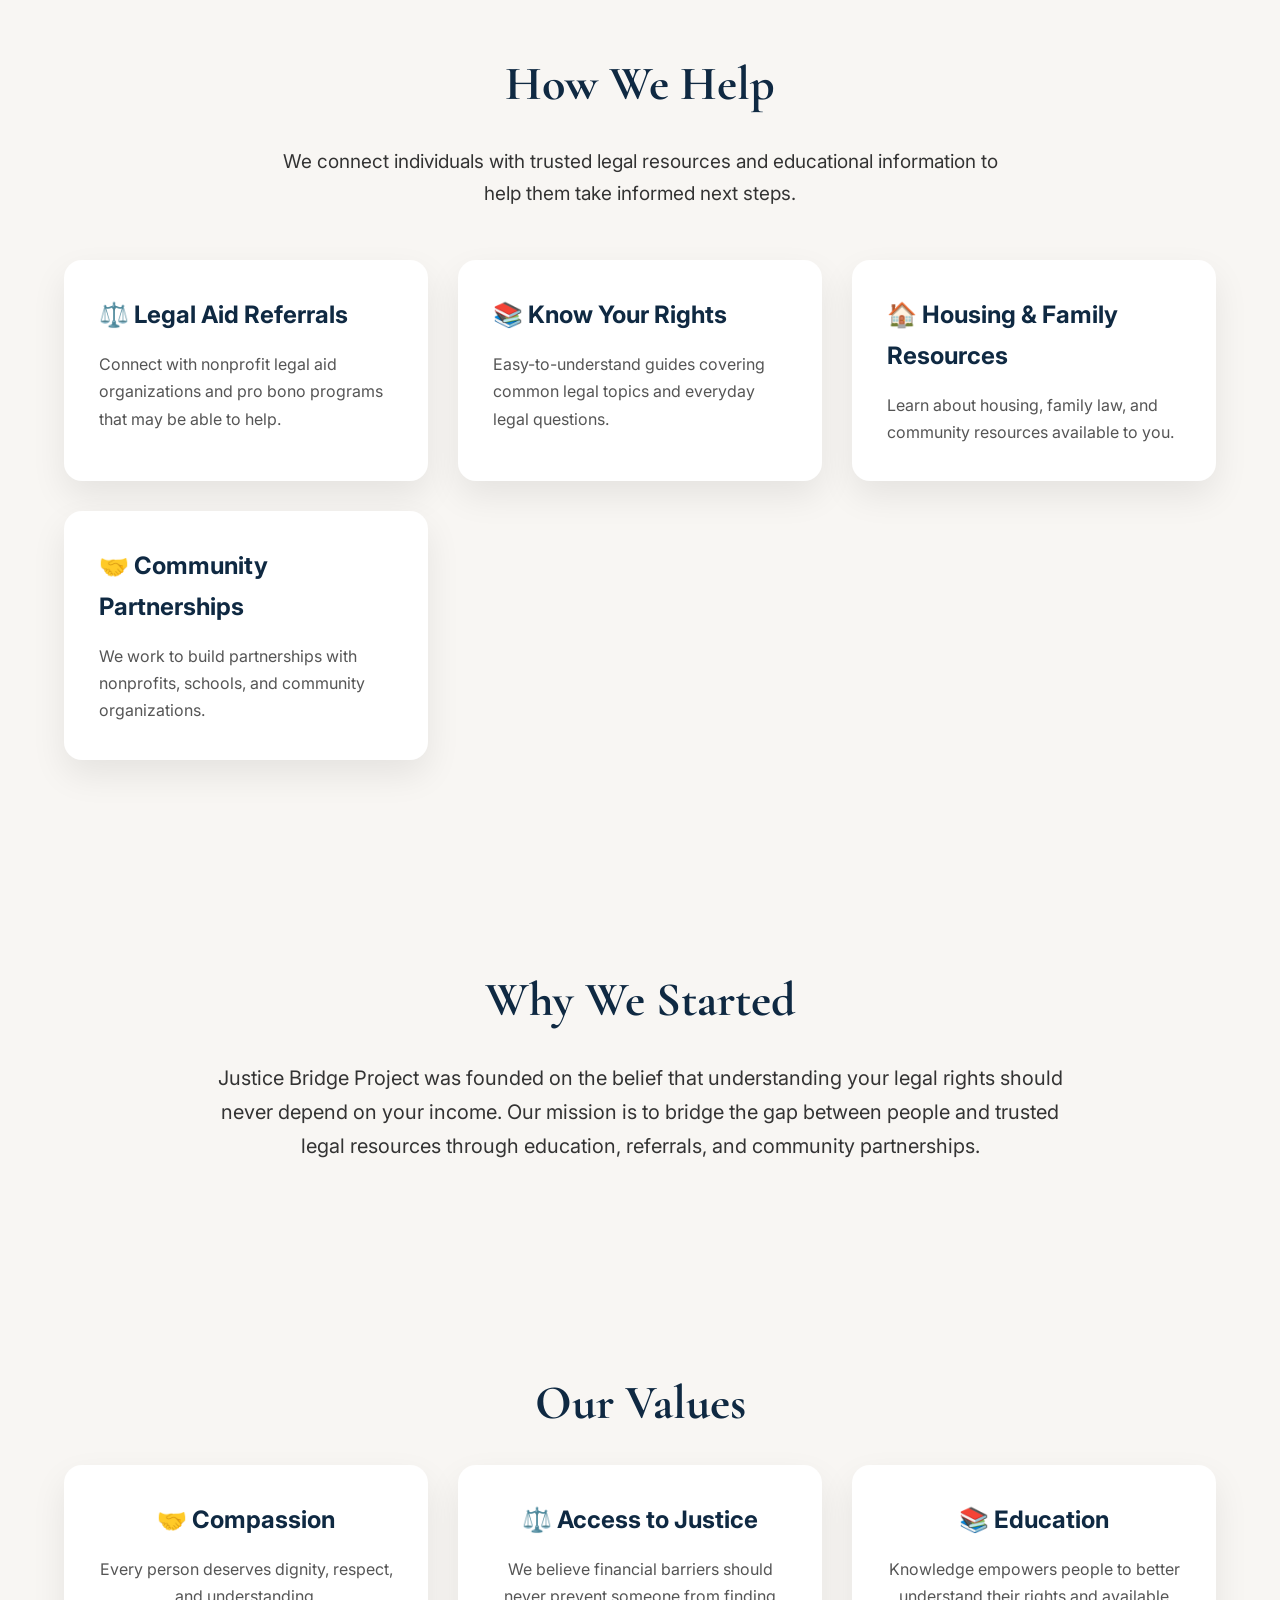
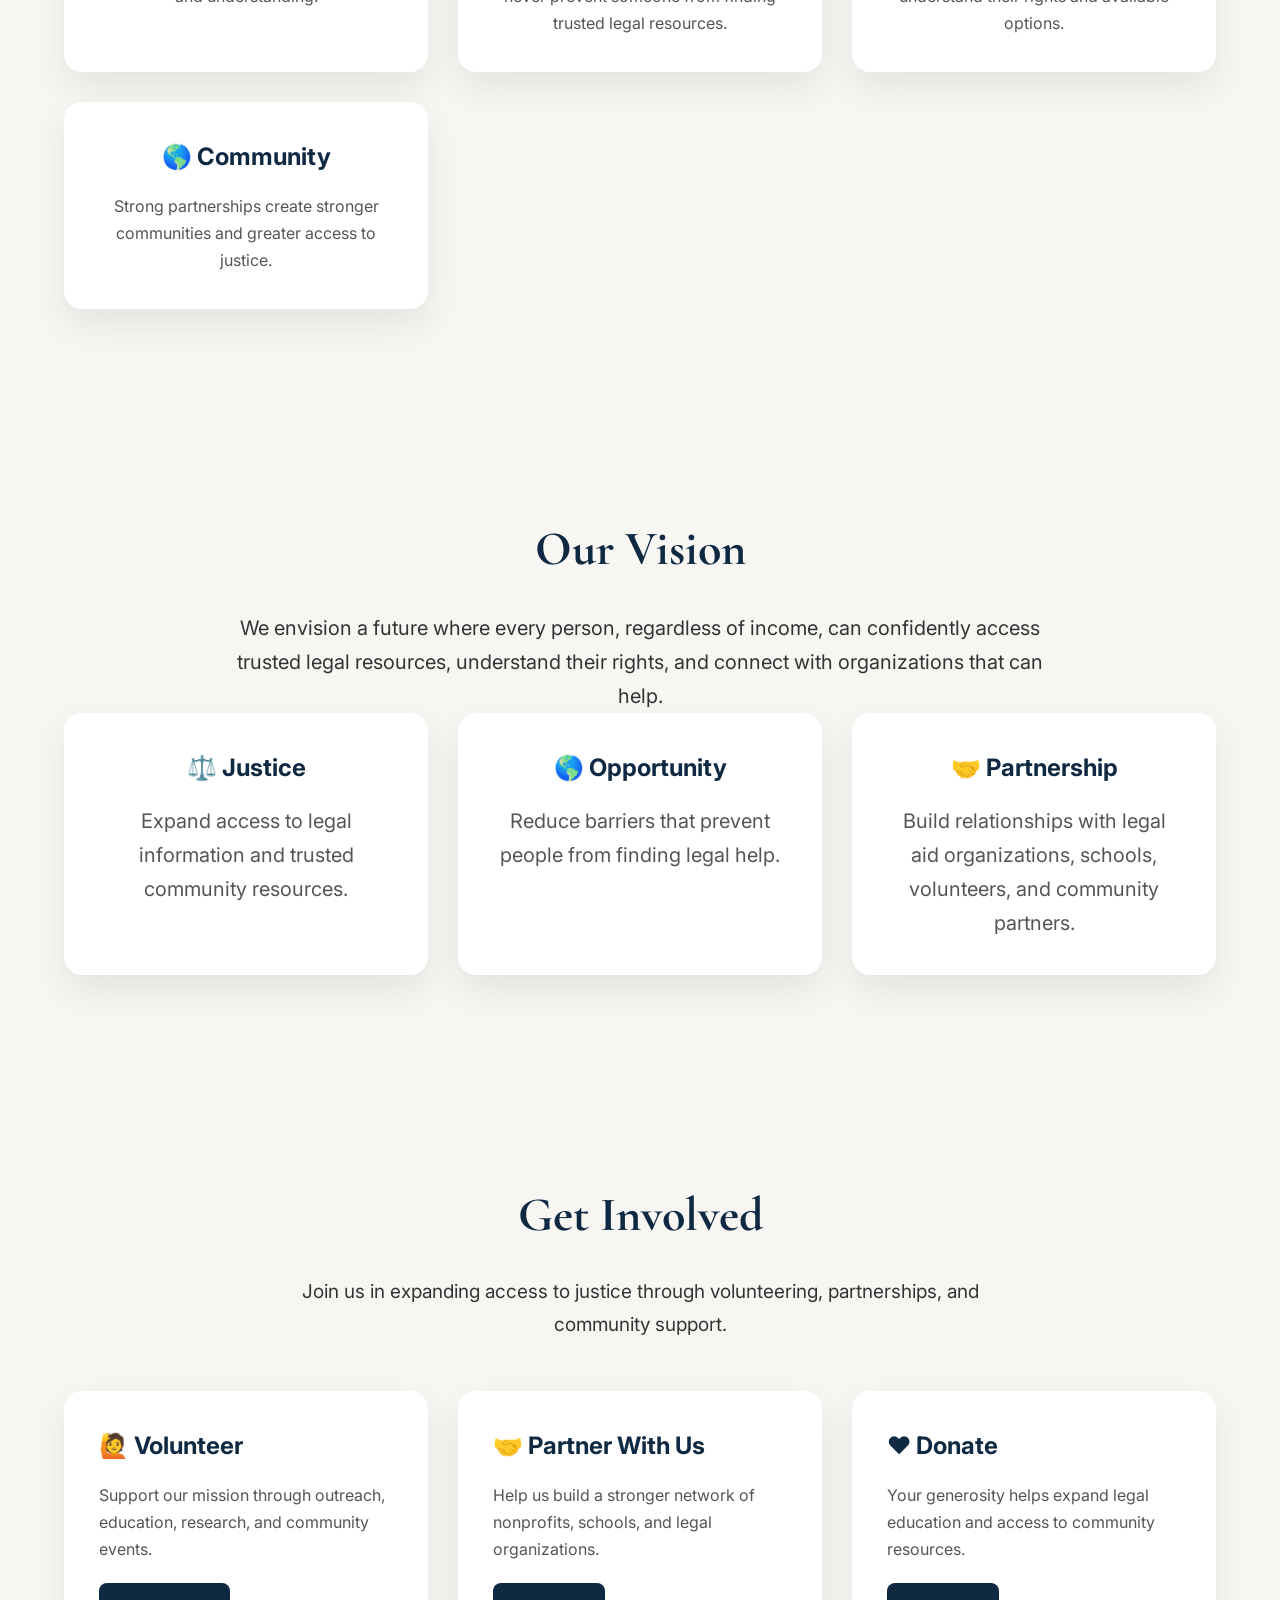
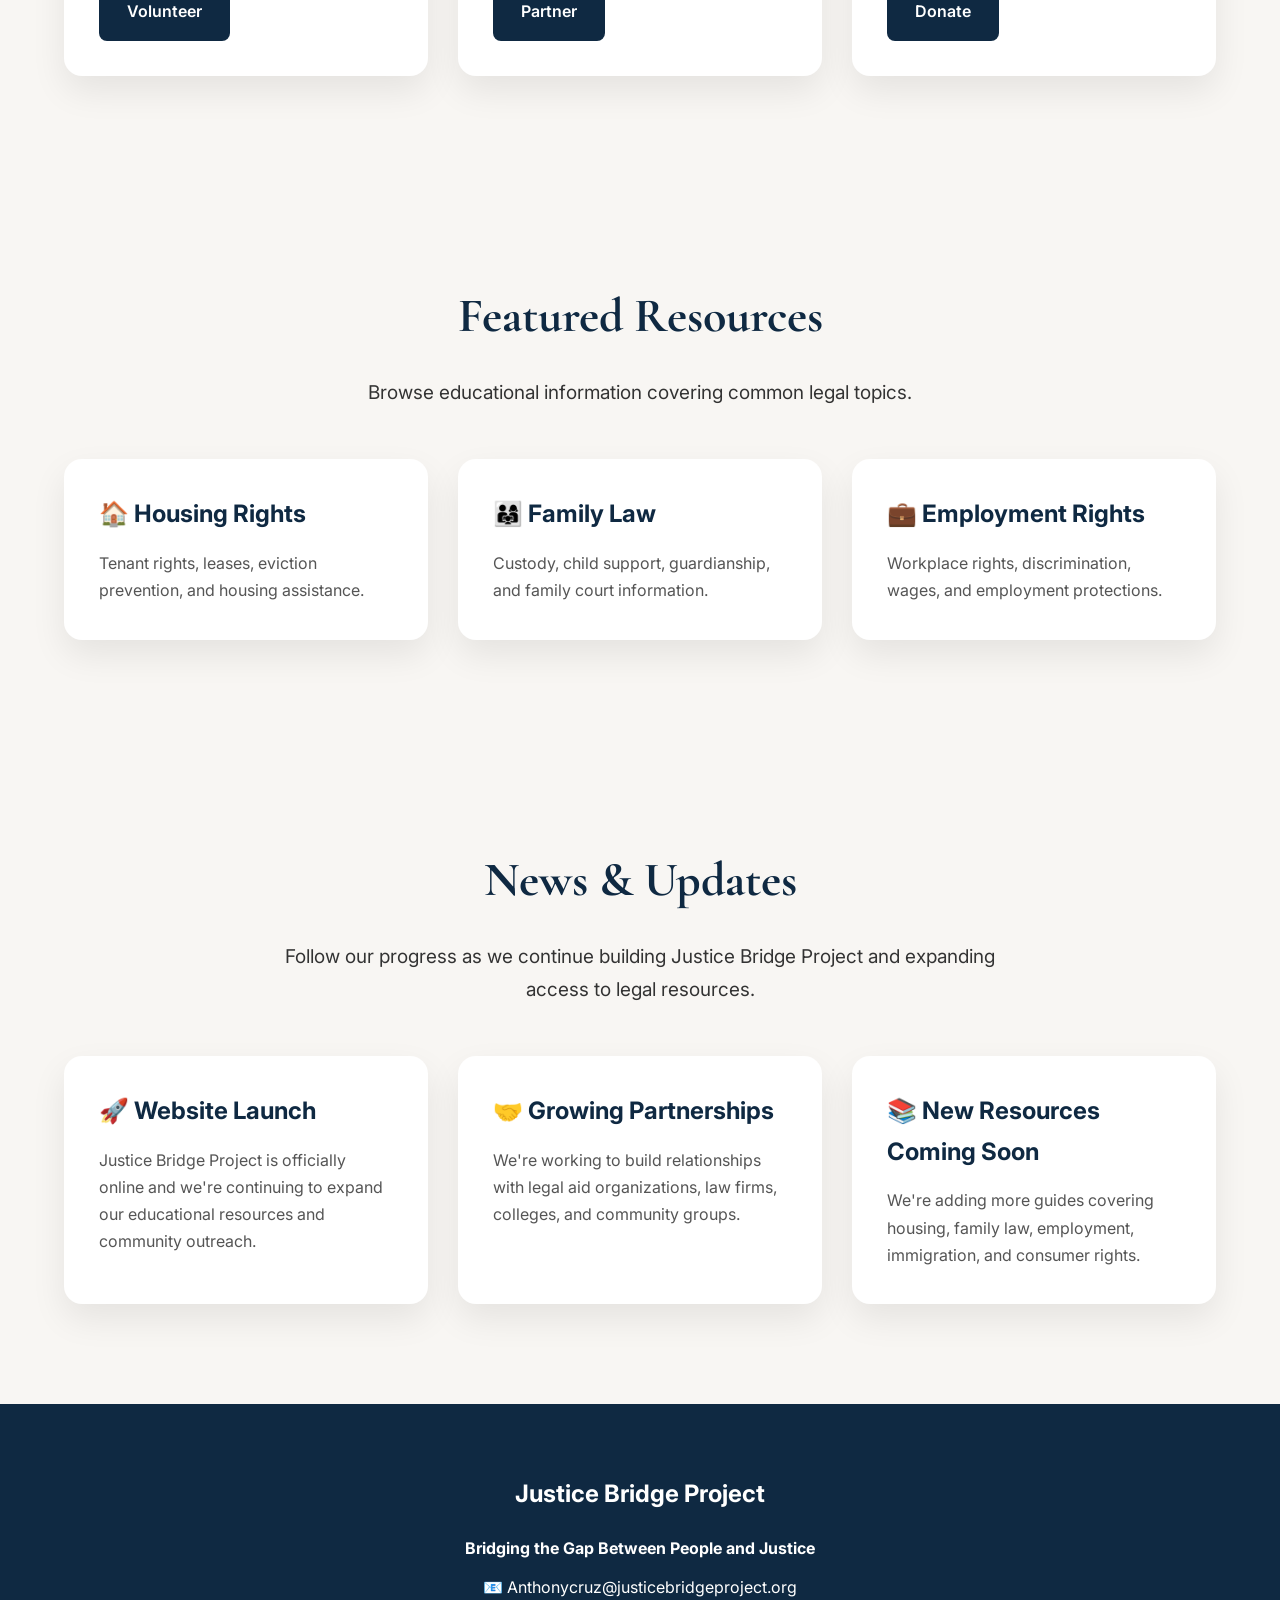
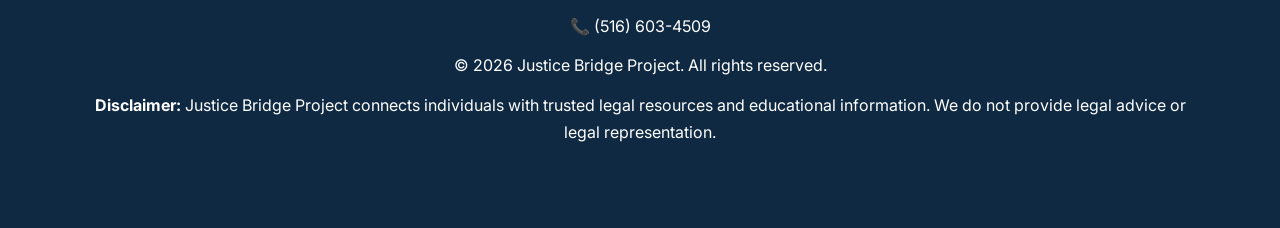
==== commit 7f7d238d: "Update index.html" ====
--- a/index.html
+++ b/index.html
@@ -122,6 +122,56 @@
 
 </section>
 
+<!-- Find Help by Topic -->
+
+<section class="help-topics">
+
+  <div class="container">
+
+    <h2>Find Help by Topic</h2>
+
+    <p class="section-intro">
+      Browse common legal topics to find educational information and trusted resources.
+    </p>
+
+    <div class="cards">
+
+      <div class="card">
+        <h3>🏠 Housing</h3>
+        <p>Learn about tenant rights, leases, eviction prevention, and housing assistance.</p>
+      </div>
+
+      <div class="card">
+        <h3>👨‍👩‍👧 Family Law</h3>
+        <p>Information about custody, child support, guardianship, and family court.</p>
+      </div>
+
+      <div class="card">
+        <h3>💼 Employment</h3>
+        <p>Understand workplace rights, discrimination laws, wage issues, and employee protections.</p>
+      </div>
+
+      <div class="card">
+        <h3>🛂 Immigration</h3>
+        <p>Find organizations and educational resources related to immigration law.</p>
+      </div>
+
+      <div class="card">
+        <h3>💳 Consumer Rights</h3>
+        <p>Learn about debt collection, scams, identity theft, and consumer protection.</p>
+      </div>
+
+      <div class="card">
+        <h3>⚖️ Civil Legal Aid</h3>
+        <p>Connect with nonprofit legal aid organizations and pro bono programs.</p>
+      </div>
+
+    </div>
+
+  </div>
+
+</section>
+
 <section class="mission">
 
   <div class="container">
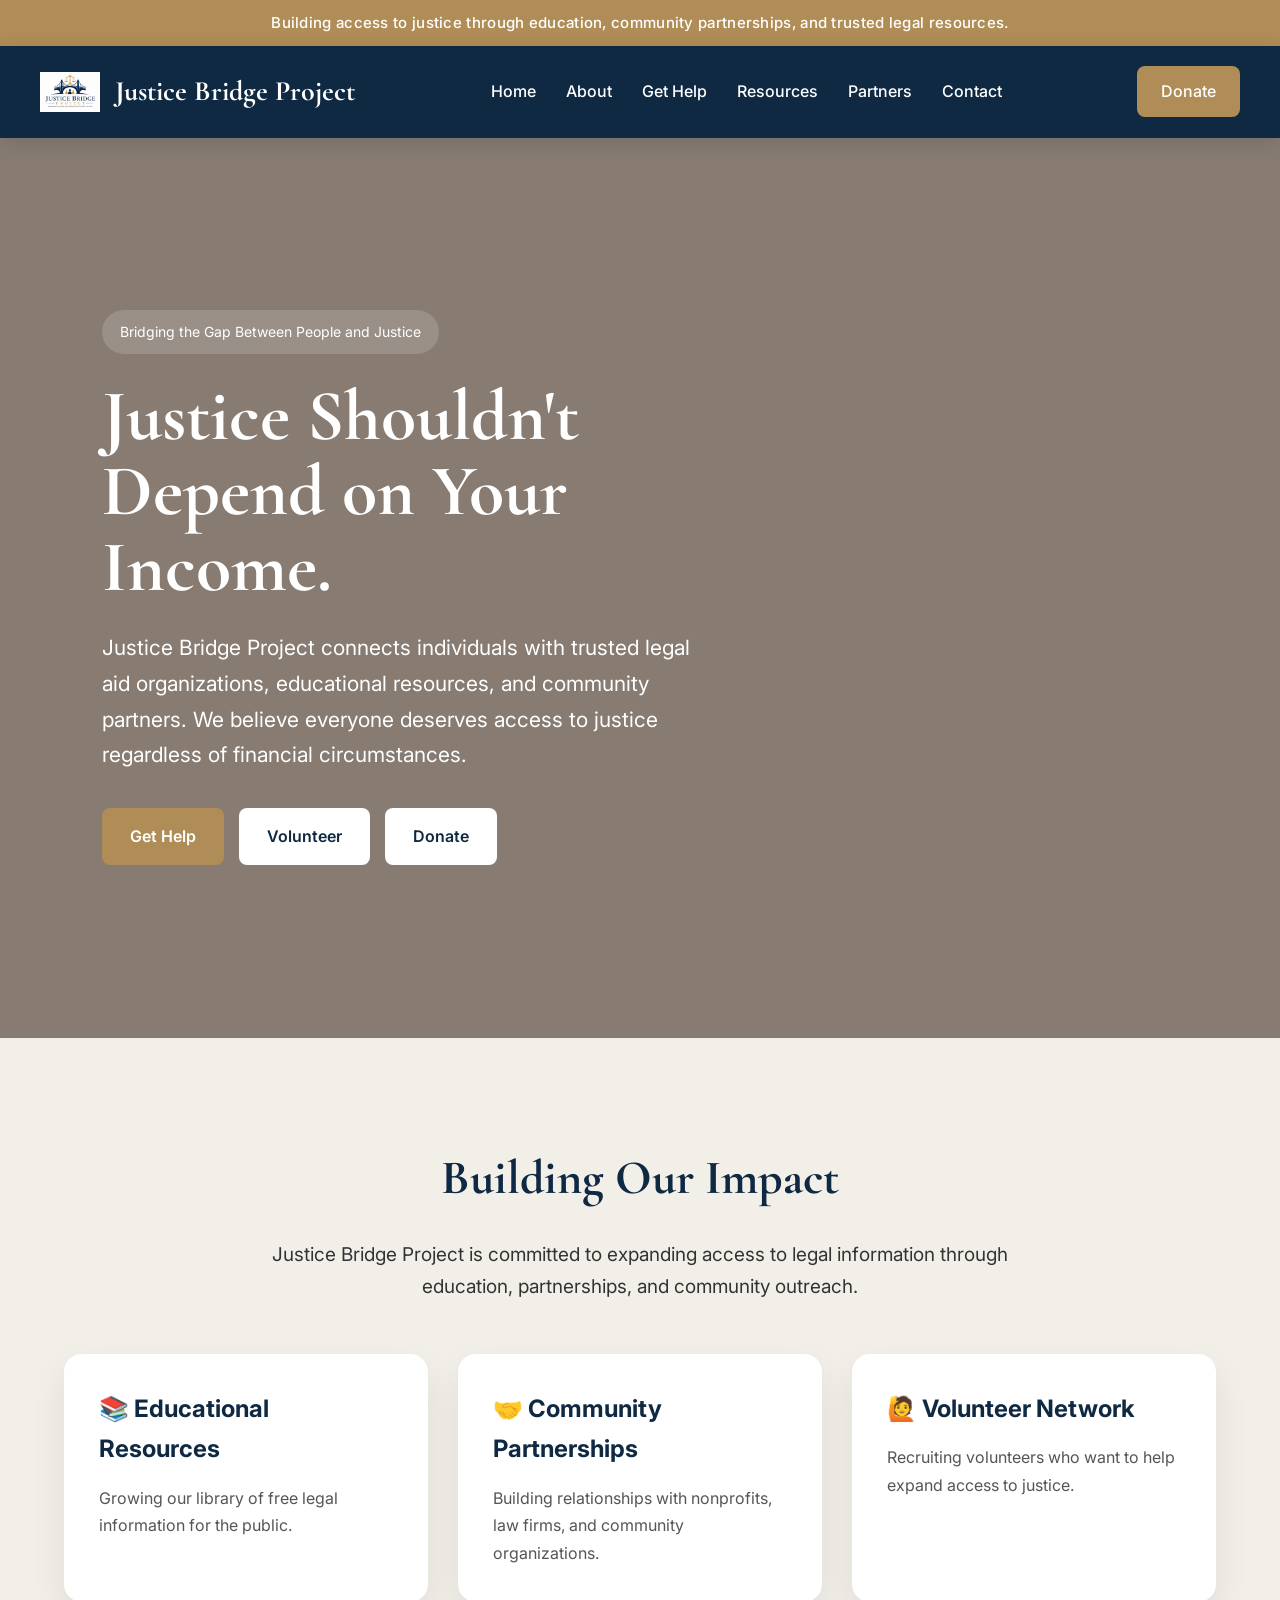
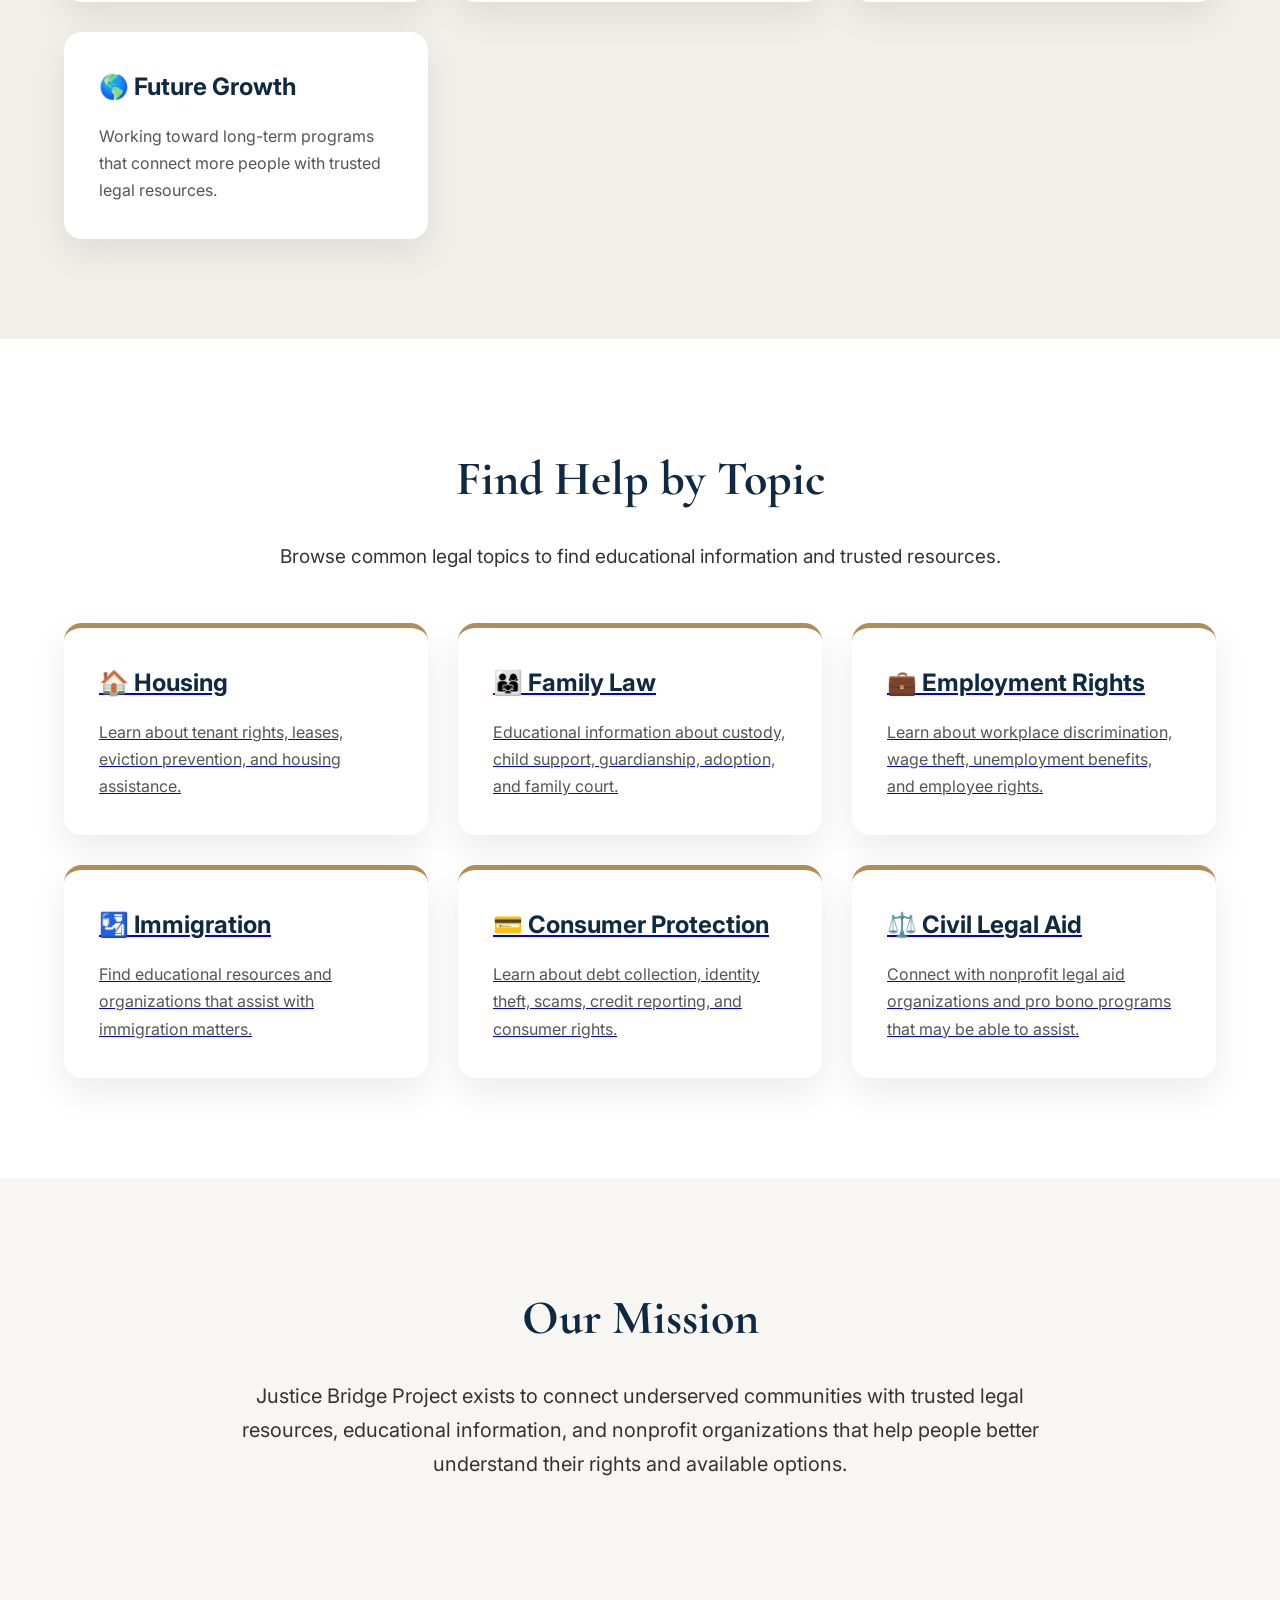
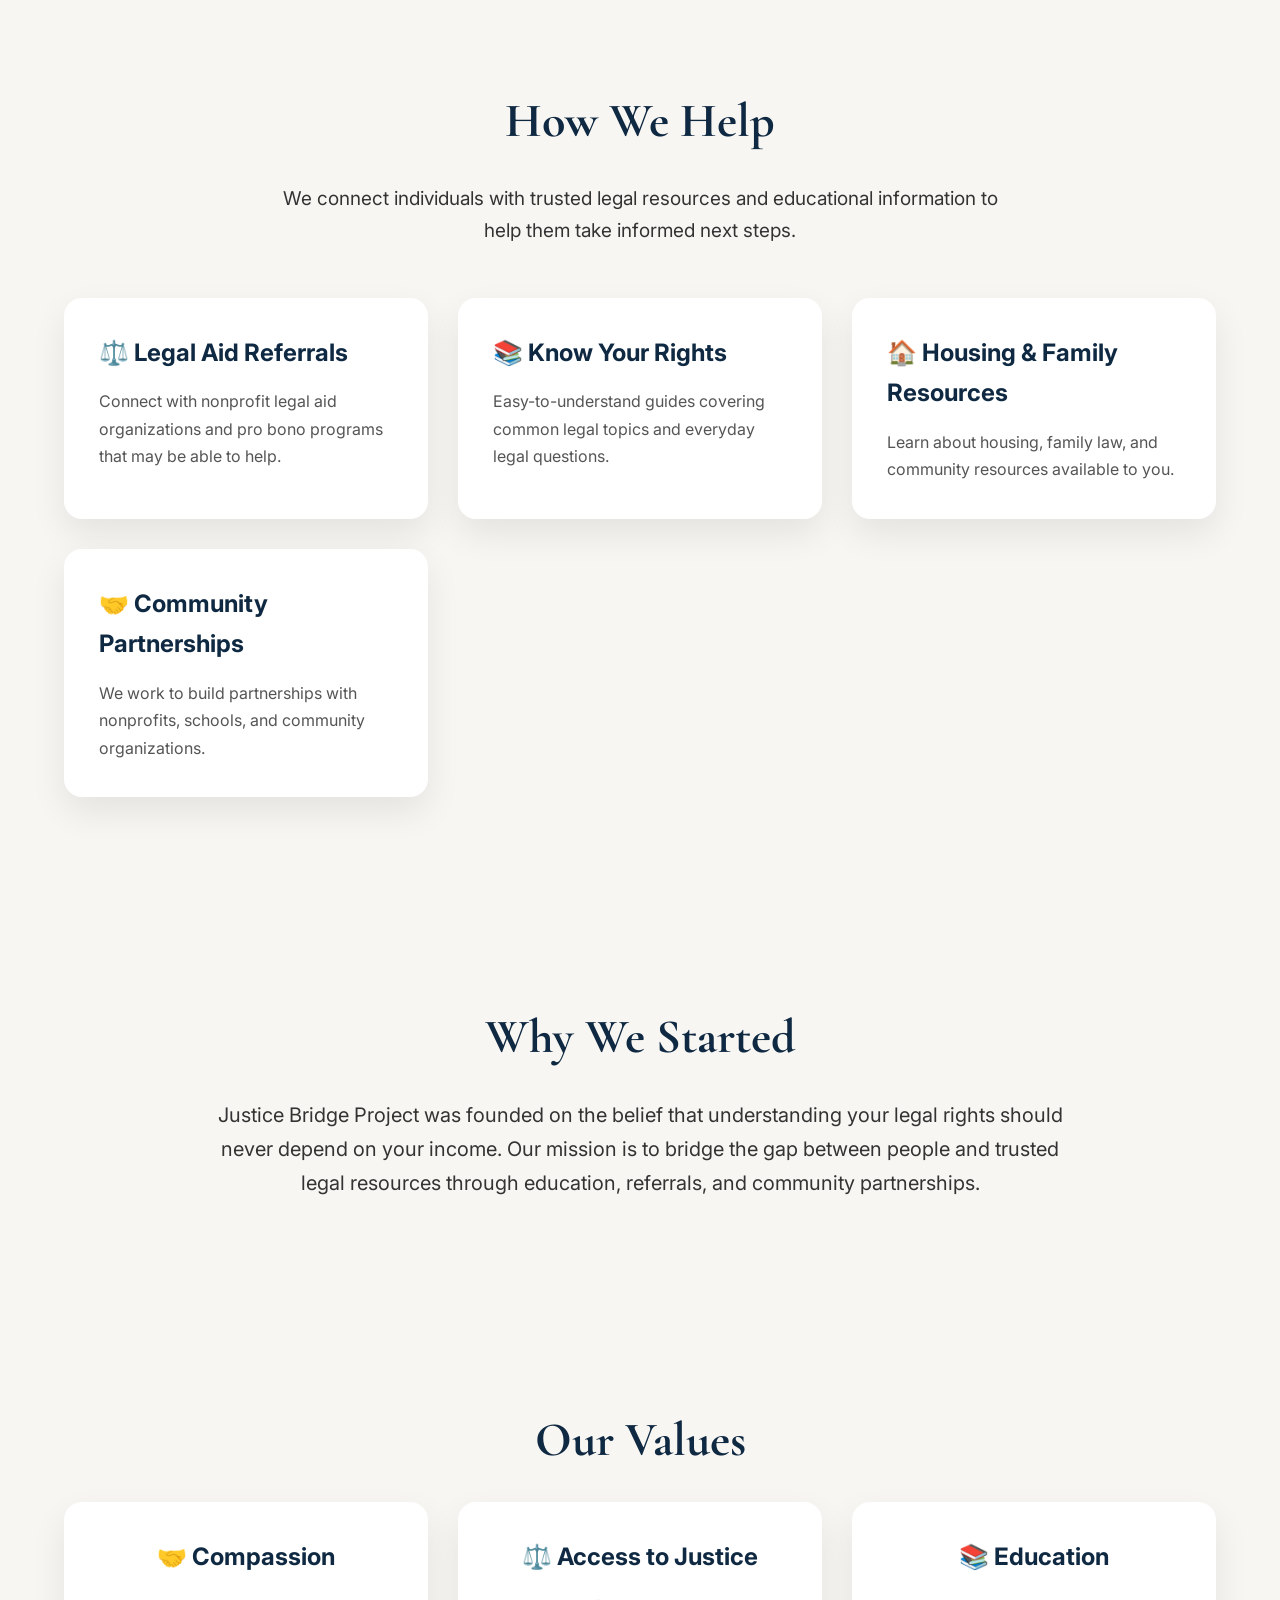
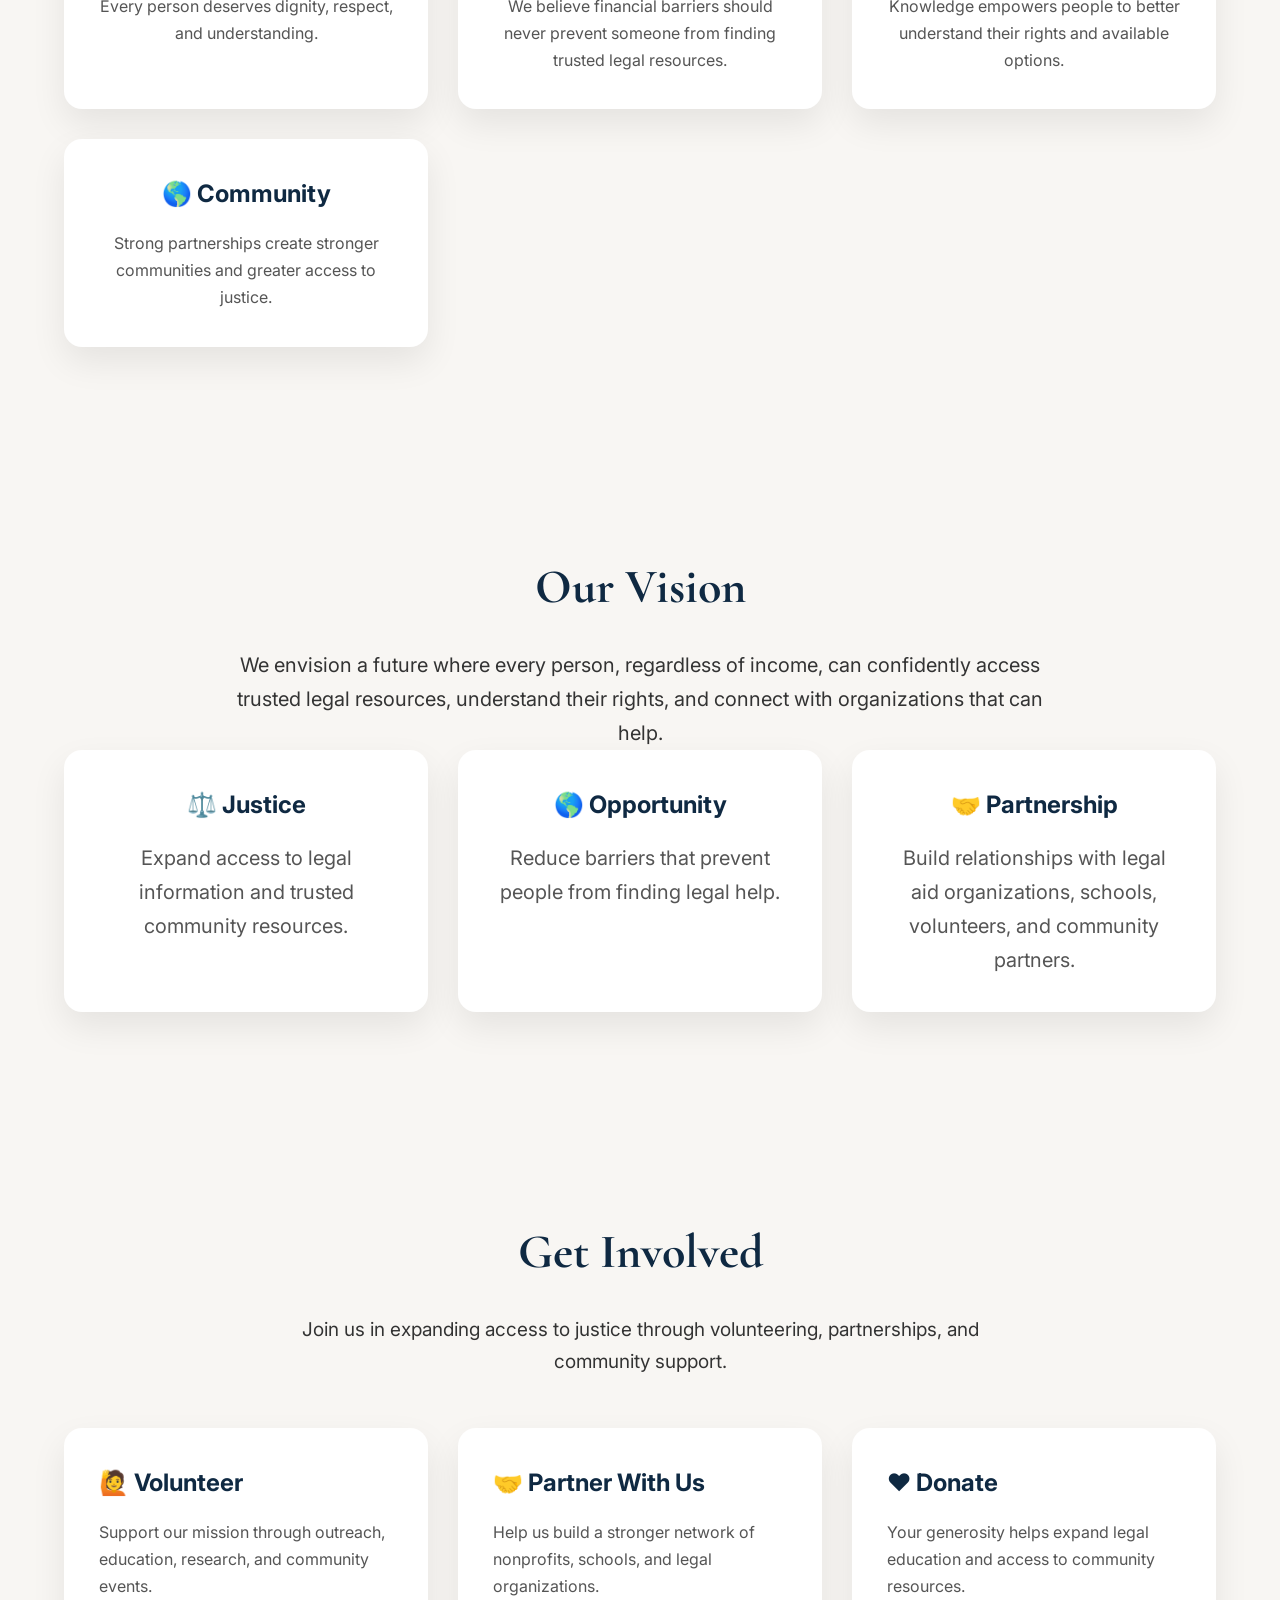
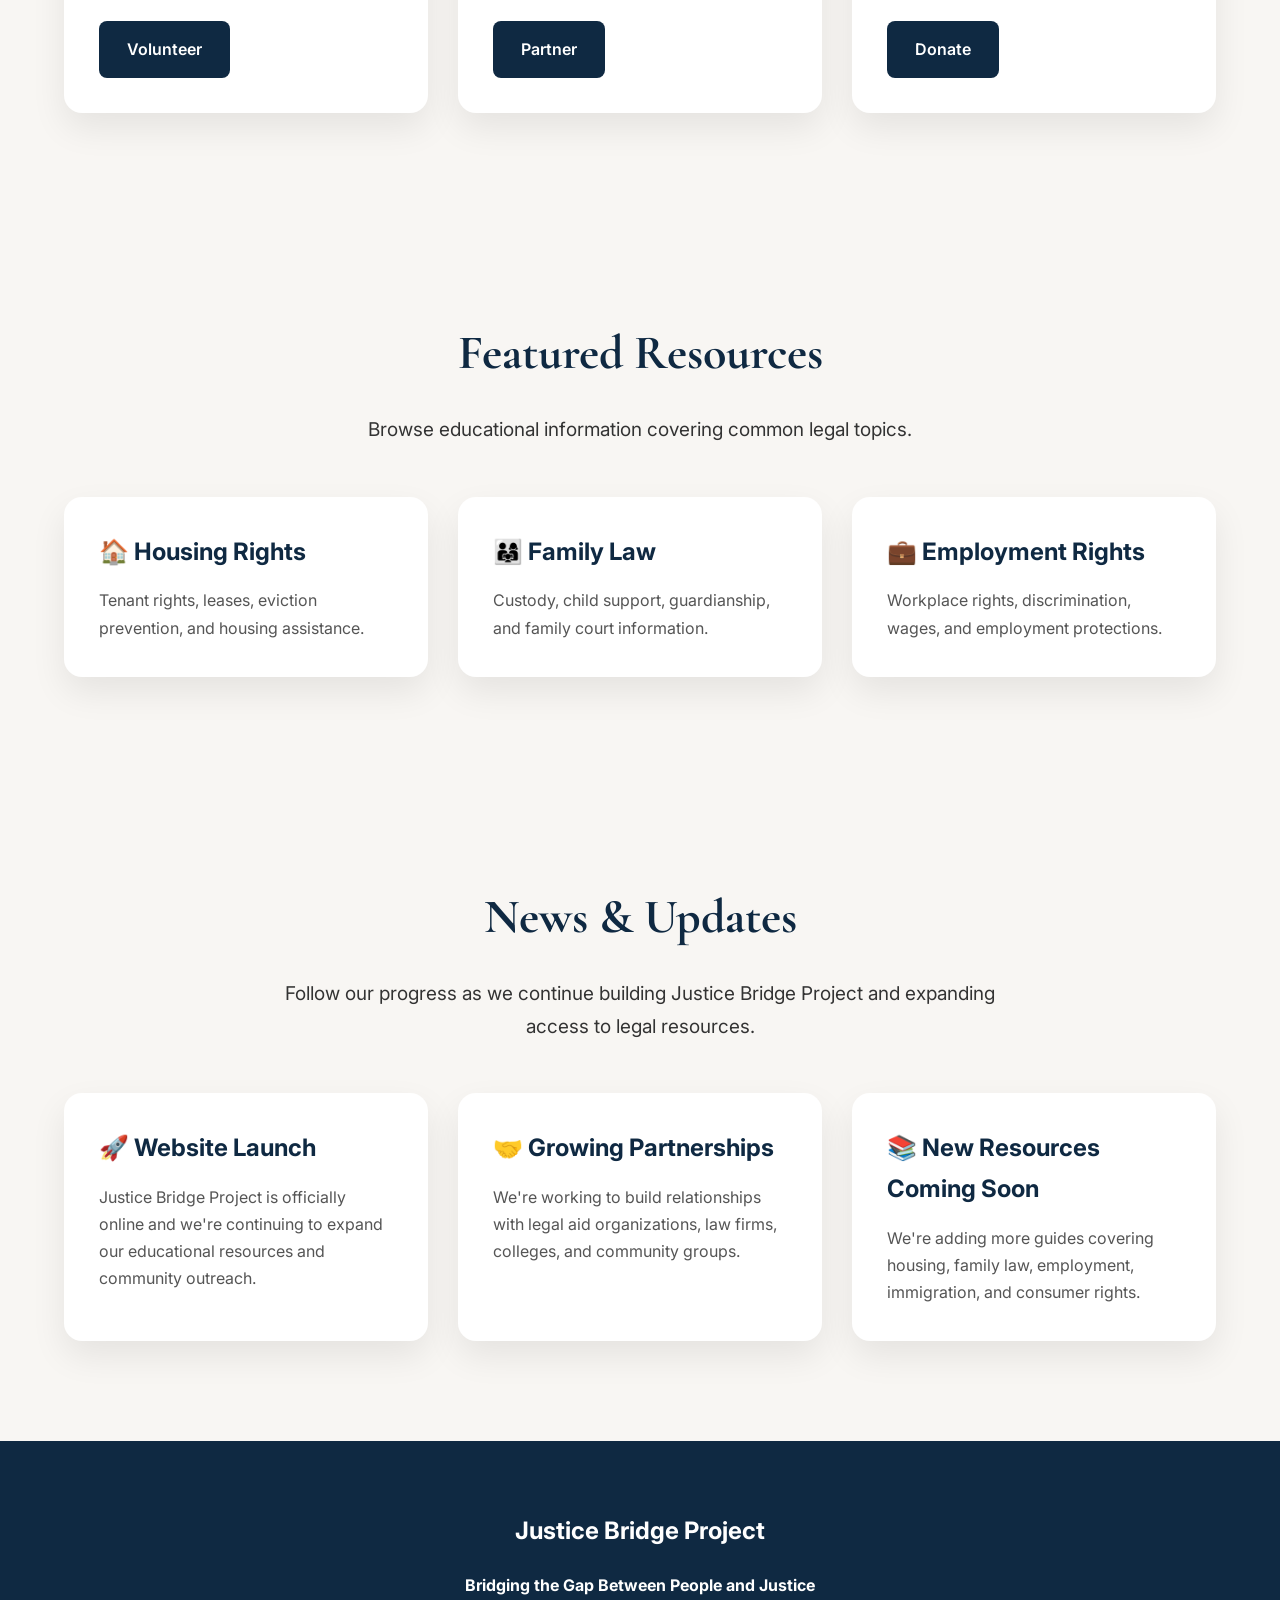
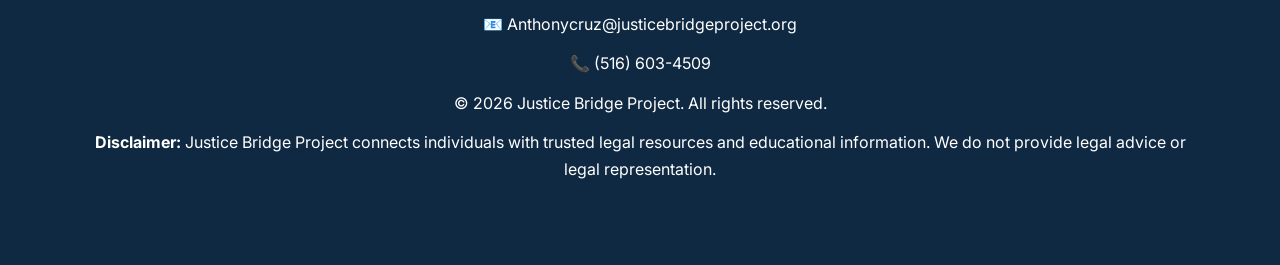
==== commit 7fd20236: "Update index.html" ====
--- a/index.html
+++ b/index.html
@@ -136,35 +136,63 @@
 
     <div class="cards">
 
-      <div class="card">
-        <h3>🏠 Housing</h3>
-        <p>Learn about tenant rights, leases, eviction prevention, and housing assistance.</p>
-      </div>
-
-      <div class="card">
-        <h3>👨‍👩‍👧 Family Law</h3>
-        <p>Information about custody, child support, guardianship, and family court.</p>
-      </div>
-
-      <div class="card">
-        <h3>💼 Employment</h3>
-        <p>Understand workplace rights, discrimination laws, wage issues, and employee protections.</p>
-      </div>
-
-      <div class="card">
-        <h3>🛂 Immigration</h3>
-        <p>Find organizations and educational resources related to immigration law.</p>
-      </div>
-
-      <div class="card">
-        <h3>💳 Consumer Rights</h3>
-        <p>Learn about debt collection, scams, identity theft, and consumer protection.</p>
-      </div>
-
-      <div class="card">
-        <h3>⚖️ Civil Legal Aid</h3>
-        <p>Connect with nonprofit legal aid organizations and pro bono programs.</p>
-      </div>
+     <a href="resources.html#housing" class="card topic-card">
+
+  <h3>🏠 Housing</h3>
+
+  <p>
+    Learn about tenant rights, leases, eviction prevention, and housing assistance.
+  </p>
+
+</a>
+
+    <a href="resources.html#family" class="card topic-card">
+
+  <h3>👨‍👩‍👧 Family Law</h3>
+
+  <p>
+    Educational information about custody, child support, guardianship, adoption, and family court.
+  </p>
+
+</a>
+      <a href="resources.html#employment" class="card topic-card">
+
+  <h3>💼 Employment Rights</h3>
+
+  <p>
+    Learn about workplace discrimination, wage theft, unemployment benefits, and employee rights.
+  </p>
+
+</a>
+      <a href="resources.html#immigration" class="card topic-card">
+
+  <h3>🛂 Immigration</h3>
+
+  <p>
+    Find educational resources and organizations that assist with immigration matters.
+  </p>
+
+</a>
+
+     <a href="resources.html#consumer" class="card topic-card">
+
+  <h3>💳 Consumer Protection</h3>
+
+  <p>
+    Learn about debt collection, identity theft, scams, credit reporting, and consumer rights.
+  </p>
+
+</a>
+
+      <a href="resources.html#legal-aid" class="card topic-card">
+
+  <h3>⚖️ Civil Legal Aid</h3>
+
+  <p>
+    Connect with nonprofit legal aid organizations and pro bono programs that may be able to assist.
+  </p>
+
+</a>
 
     </div>
 
--- a/style.css
+++ b/style.css
@@ -421,3 +421,14 @@
     transform:translateY(-8px);
     box-shadow:0 18px 35px rgba(0,0,0,.12);
 }
+/* ===========================
+   Find Help Section
+=========================== */
+
+.help-topics{
+    background:#ffffff;
+}
+
+.help-topics .card{
+    border-top:5px solid #b08d57;
+}
